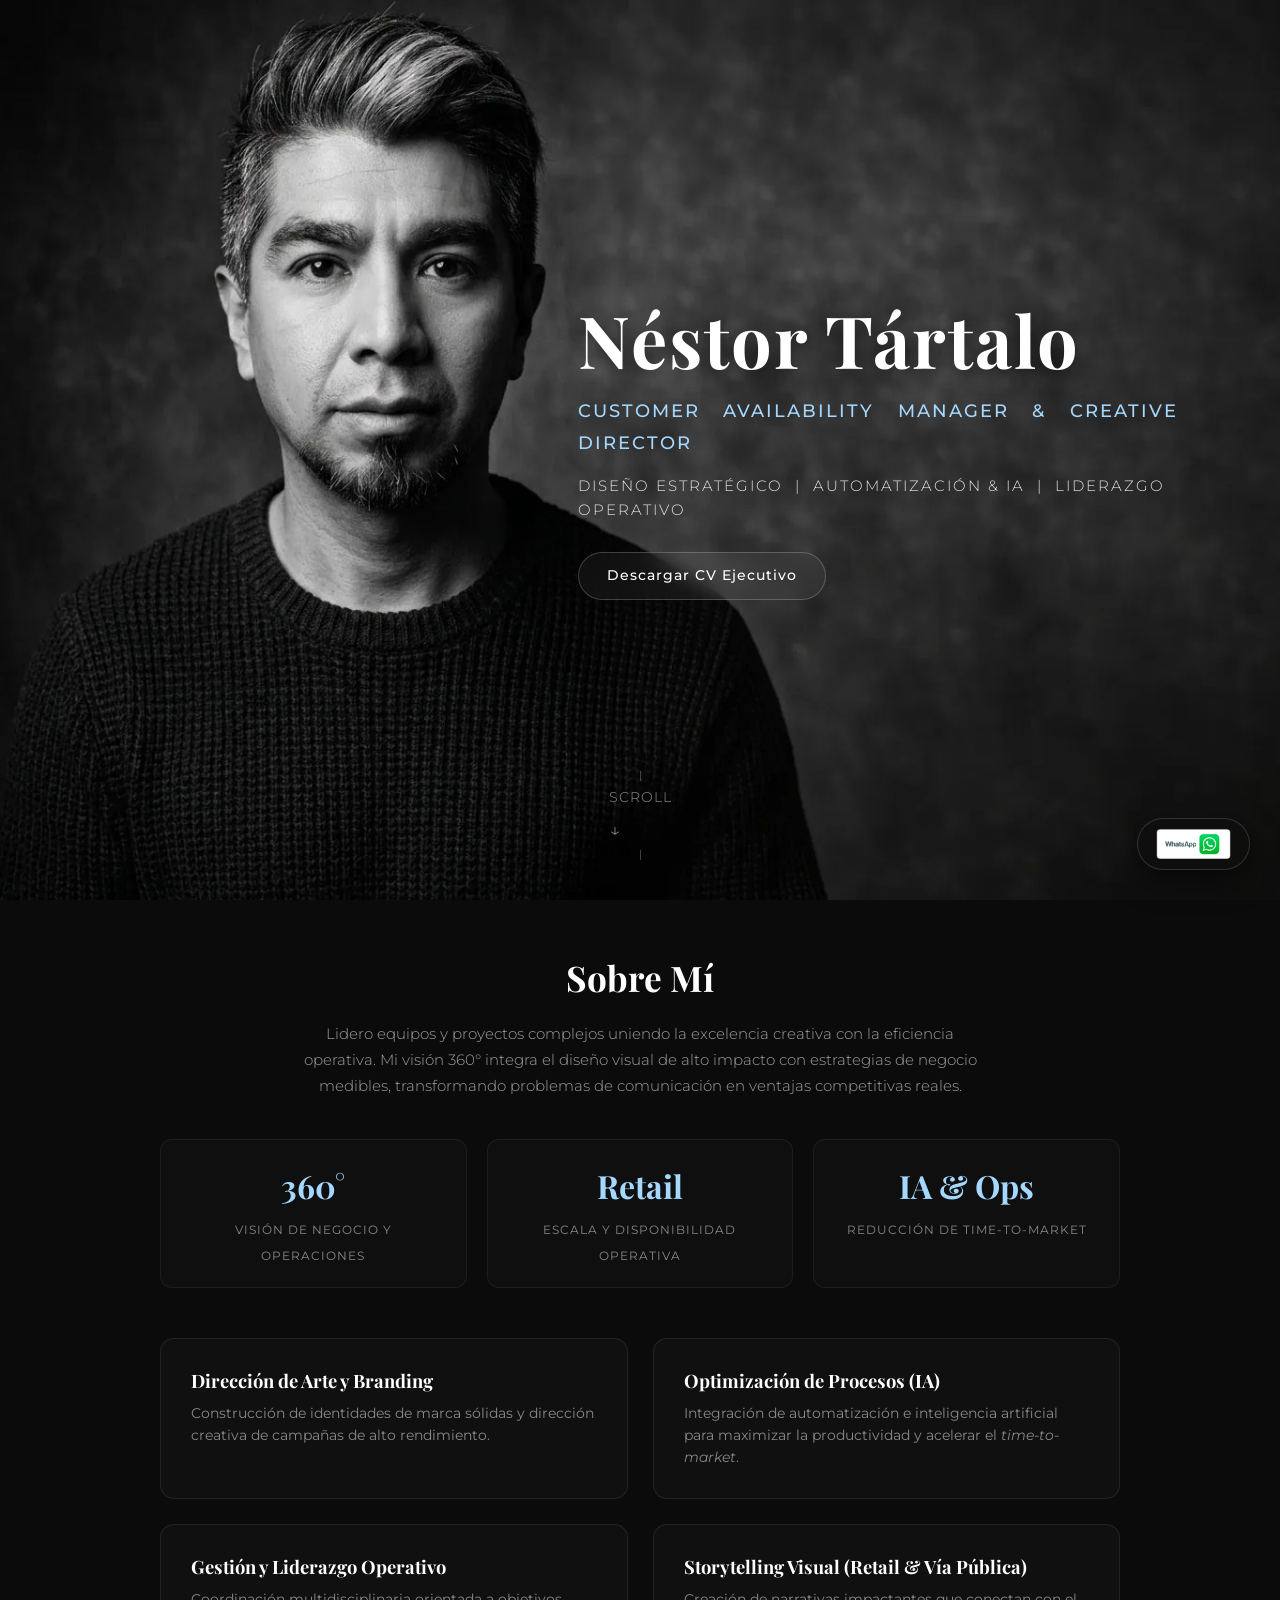
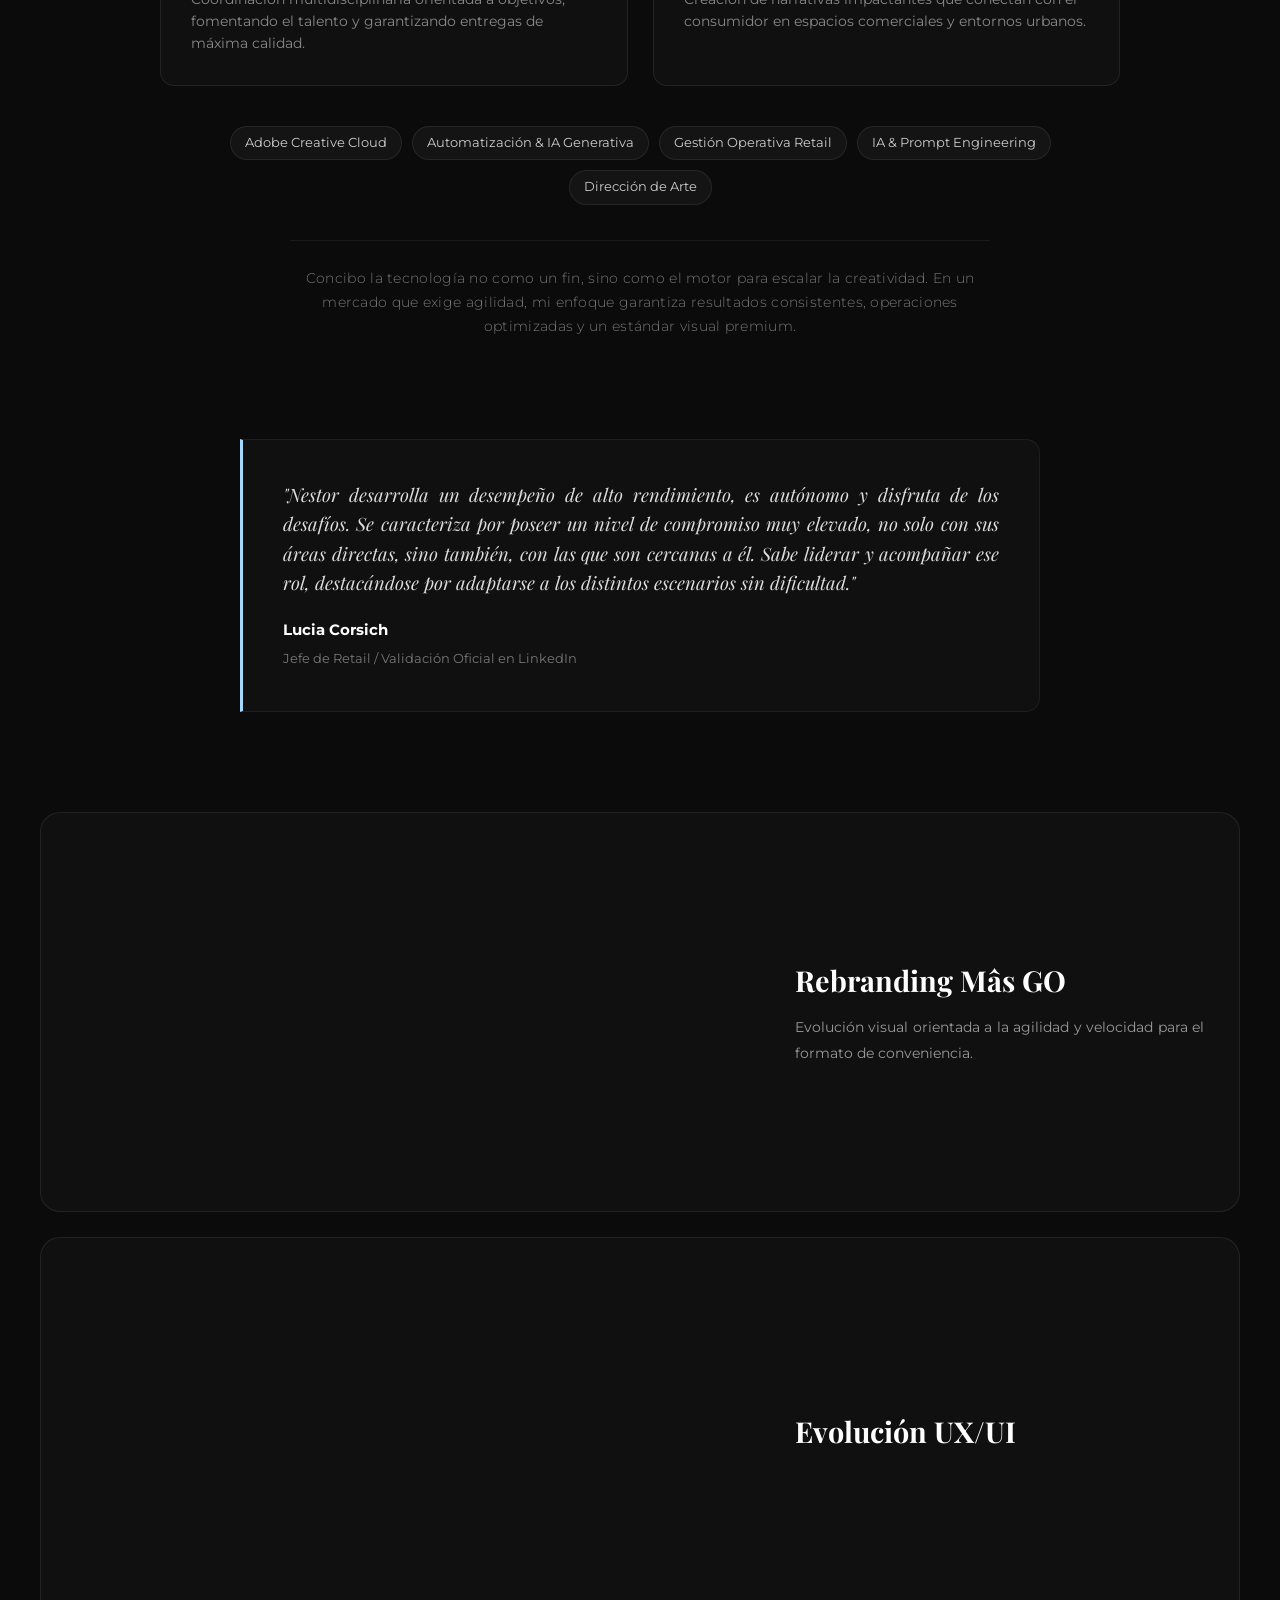
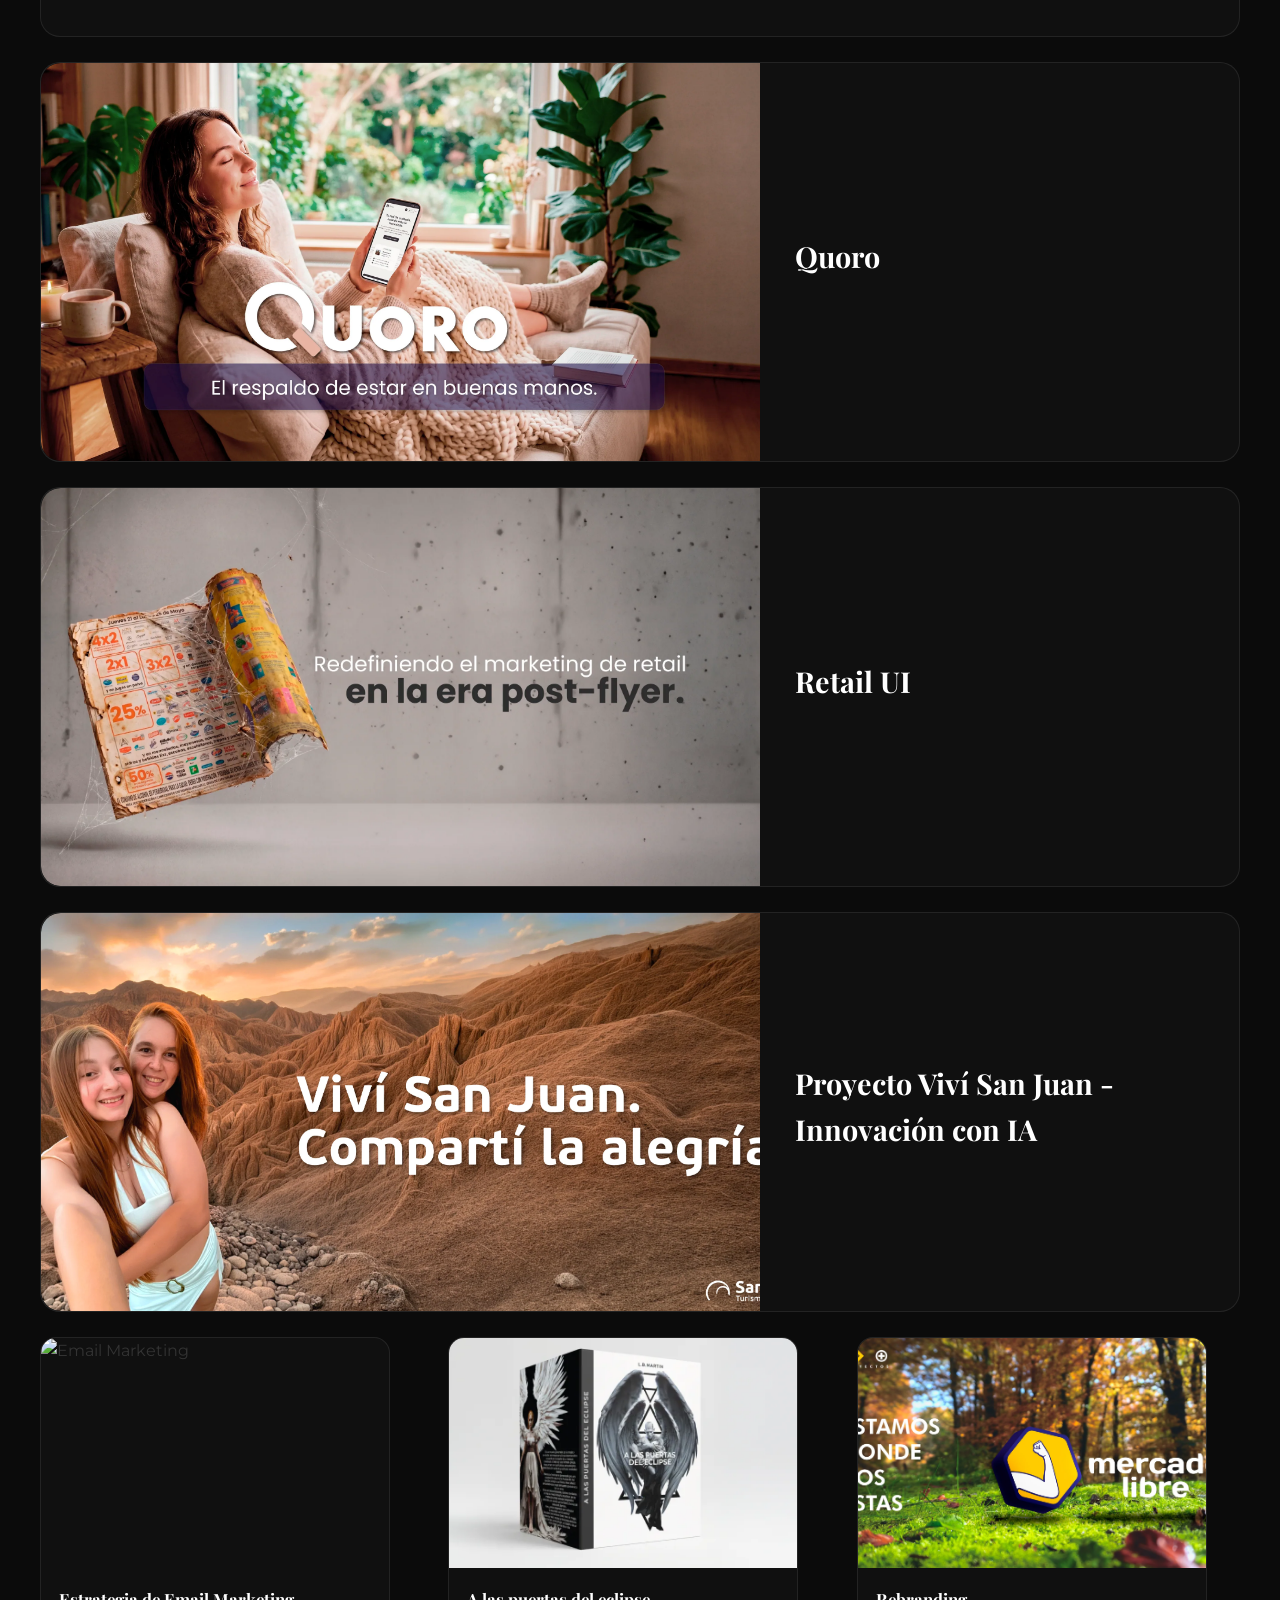
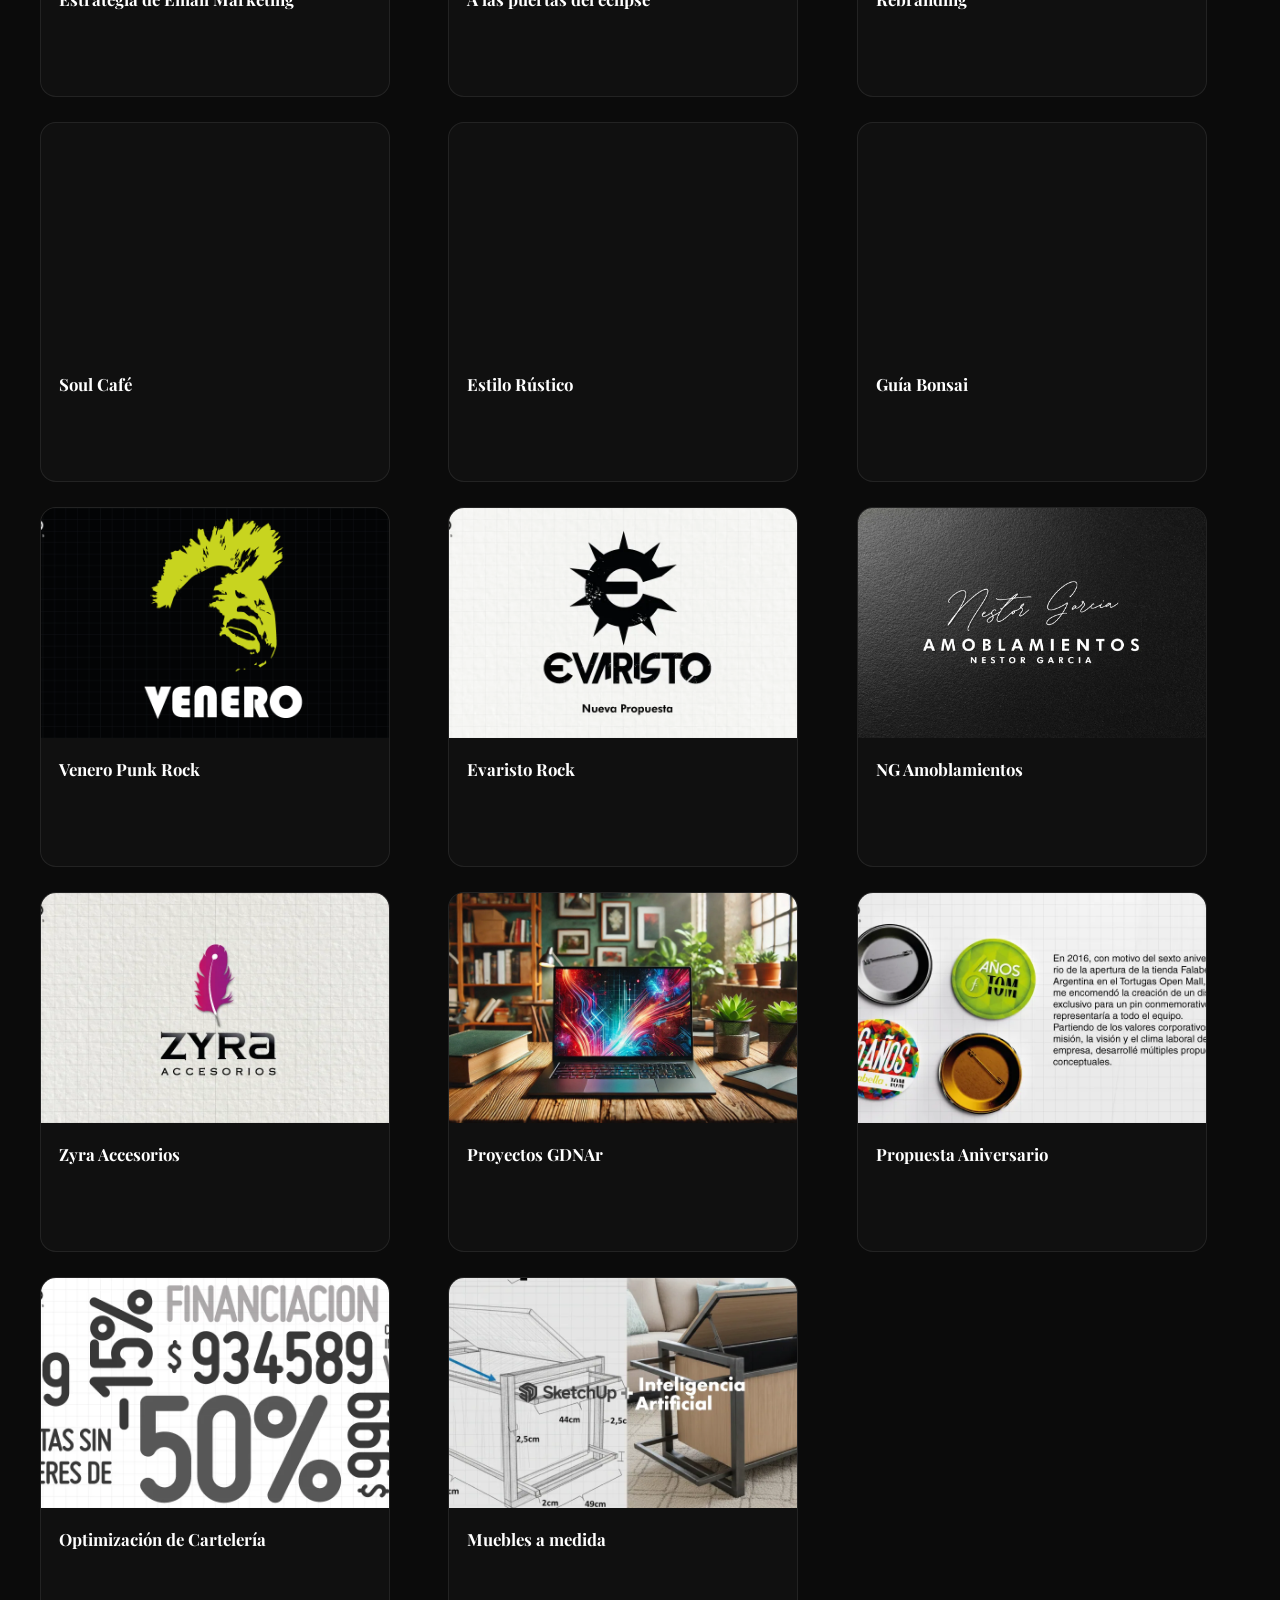
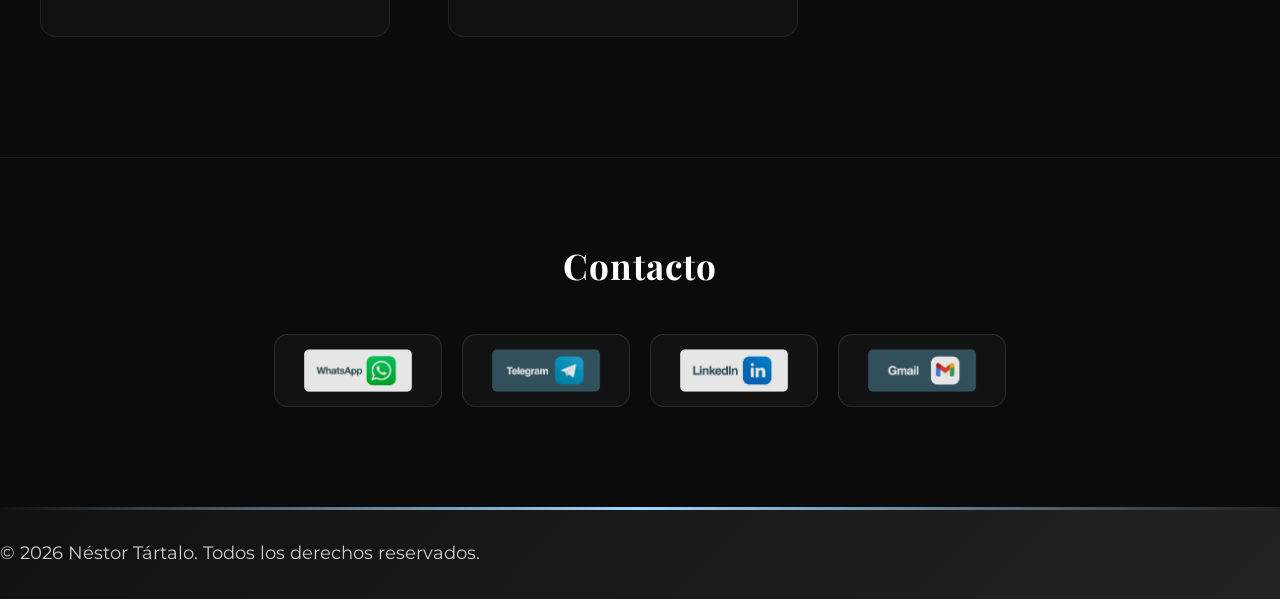
==== archivo.html @ 6f3175f8 "feat: nuevo inicio "Diseñador que ya lidera" El inicio pasa a presentarse como la respuesta al brief" ====
<!DOCTYPE html>
<html lang="es">

<head>
  <meta charset="UTF-8" />
  <meta name="viewport" content="width=device-width, initial-scale=1.0" />
  <meta name="description" content="Customer Availability Manager &amp; Creative Director. Diseño estratégico, automatización con IA y liderazgo operativo para retail y vía pública." />
  <meta property="og:type" content="website" />
  <meta property="og:site_name" content="Néstor Tártalo" />
  <meta property="og:locale" content="es_AR" />
  <meta property="og:title" content="Néstor Tártalo — Portfolio" />
  <meta property="og:description" content="Customer Availability Manager &amp; Creative Director. Diseño estratégico, automatización con IA y liderazgo operativo para retail y vía pública." />
  <meta property="og:url" content="https://nsstr.github.io/Portfolio/archivo.html" />
  <meta property="og:image" content="https://nsstr.github.io/Portfolio/imagenes/og/index.jpg" />
  <meta property="og:image:width" content="1200" />
  <meta property="og:image:height" content="630" />
  <meta name="twitter:card" content="summary_large_image" />
  <title>Archivo de proyectos — Néstor Tártalo</title>
  <link rel="icon" type="image/x-icon" href="favicon.png" />
  <link rel="stylesheet" href="styles.css" />
  <link href="https://fonts.googleapis.com/css2?family=Poppins:ital,wght@0,600&display=swap" rel="stylesheet">
  <link
    href="https://fonts.googleapis.com/css2?family=Montserrat:wght@400;700&family=Playfair+Display:wght@700&display=swap"
    rel="stylesheet" />
</head>

<body>
  <nav class="site-nav" aria-label="Principal">
    <a href="#" class="site-nav-brand">Néstor Tártalo</a>
    <ul class="site-nav-links">
      <li><a href="#sobre-mi">Sobre mí</a></li>
      <li><a href="#portfolio">Portfolio</a></li>
      <li><a href="#contacto">Contacto</a></li>
      <li><a href="Nestor _A _Tartalo.pdf" target="_blank" class="site-nav-cv">CV</a></li>
    </ul>
  </nav>

  <header class="hero">
    <div class="hero-content">
      <h1 class="nombre fade-in-up delay-1">Néstor Tártalo</h1>
      <p class="hero-subtitle fade-in-up delay-1-5">Customer Availability Manager & Creative Director</p>
      <div class="tagline-single fade-in-up delay-2">
        Diseño Estratégico &nbsp;|&nbsp; Automatización & IA &nbsp;|&nbsp; Liderazgo Operativo
      </div>
      <div class="hero-cta-container fade-in-up delay-3">
        <a href="Nestor _A _Tartalo.pdf" target="_blank" class="btn-executive-cv">Descargar CV Ejecutivo</a>
      </div>
    </div>
    <div class="scroll-indicator">
      Scroll
      <span>↓</span>
    </div>
  </header>

  <main>
    <section id="sobre-mi" class="section">
      <div class="container">
        <h2>Sobre Mí</h2>
        <p class="lead-text">
          Lidero equipos y proyectos complejos uniendo la excelencia creativa con la eficiencia operativa.
          Mi visión 360° integra el diseño visual de alto impacto con estrategias de negocio medibles,
          transformando problemas de comunicación en ventajas competitivas reales.
        </p>

        <!-- Bloque de Métricas Clave / Impacto Ajustado -->
        <div class="metrics-grid">
          <div class="metric-item">
            <span class="metric-number">360°</span>
            <span class="metric-label">Visión de Negocio y Operaciones</span>
          </div>
          <div class="metric-item">
            <span class="metric-number">Retail</span>
            <span class="metric-label">Escala y Disponibilidad Operativa</span>
          </div>
          <div class="metric-item">
            <span class="metric-number">IA & Ops</span>
            <span class="metric-label">Reducción de Time-to-Market</span>
          </div>
        </div>

        <div class="pilares-estrategicos-grid">
          <div class="pilar-card">
            <h3>Dirección de Arte y Branding</h3>
            <p>Construcción de identidades de marca sólidas y dirección creativa de campañas de alto rendimiento.</p>
          </div>
          <div class="pilar-card">
            <h3>Optimización de Procesos (IA)</h3>
            <p>Integración de automatización e inteligencia artificial para maximizar la productividad y acelerar el
              <em>time-to-market</em>.
            </p>
          </div>
          <div class="pilar-card">
            <h3>Gestión y Liderazgo Operativo</h3>
            <p>Coordinación multidisciplinaria orientada a objetivos, fomentando el talento y garantizando entregas de
              máxima calidad.</p>
          </div>
          <div class="pilar-card">
            <h3>Storytelling Visual (Retail & Vía Pública)</h3>
            <p>Creación de narrativas impactantes que conectan con el consumidor en espacios comerciales y entornos
              urbanos.</p>
          </div>
        </div>

        <!-- Stack Tecnológico / Ecosistema -->
        <div class="tech-stack-container">
          <span class="stack-tag">Adobe Creative Cloud</span>
          <span class="stack-tag">Automatización & IA Generativa</span>
          <span class="stack-tag">Gestión Operativa Retail</span>
          <span class="stack-tag">IA & Prompt Engineering</span>
          <span class="stack-tag">Dirección de Arte</span>
        </div>

        <p class="sobre-mi-footer">
          Concibo la tecnología no como un fin, sino como el motor para escalar la creatividad.
          En un mercado que exige agilidad, mi enfoque garantiza resultados consistentes, operaciones
          optimizadas y un estándar visual premium.
        </p>
      </div>
    </section>

    <!-- Sección de Testimonio / Validación Real de LinkedIn -->
    <section id="testimonio" class="section">
      <div class="container">
        <div class="testimonial-card">
          <p class="testimonial-quote">
            "Nestor desarrolla un desempeño de alto rendimiento, es autónomo y disfruta de los desafíos. Se caracteriza por poseer un nivel de compromiso muy elevado, no solo con sus áreas directas, sino también, con las que son cercanas a él. Sabe liderar y acompañar ese rol, destacándose por adaptarse a los distintos escenarios sin dificultad."
          </p>
          <div class="testimonial-author">
            <h4>Lucia Corsich</h4>
            <span>Jefe de Retail / Validación Oficial en LinkedIn</span>
          </div>
        </div>
      </div>
    </section>

    <section id="portfolio" class="section">
      <div class="container">
        <div class="portfolio-items">
          
          <!-- Tarjeta Mâs GO (Destacada) -->
          <div class="featured-card-wrapper">
            <style>
              .mas-go-card .yt-thumbnail-container {
                width: 60%; height: 100%; border-radius: 20px 0 0 20px; overflow: hidden; position: relative; flex-shrink: 0; pointer-events: none;
              }
              .mas-go-card .yt-thumbnail-container iframe {
                width: 150%; height: 150%; position: absolute; top: 50%; left: 50%;
                transform: translate(-50%, -50%); border: none;
                transition: transform 0.6s cubic-bezier(0.175, 0.885, 0.32, 1.275);
              }
              .mas-go-card:hover .yt-thumbnail-container iframe {
                transform: translate(-50%, -50%) scale(1.05);
              }
              @media (max-width: 992px) {
                .mas-go-card .yt-thumbnail-container { width: 100%; height: 250px; border-radius: 20px 20px 0 0;
                }
              }
            </style>
            <div class="item project-card featured-card mas-go-card ix-item" onclick="window.location.href='mas-go-case.html'">
              <div class="yt-thumbnail-container">
                <iframe src="https://www.youtube.com/embed/8XrFl-tSleQ?autoplay=1&mute=1&loop=1&playlist=8XrFl-tSleQ&controls=0&modestbranding=1&rel=0" allow="autoplay; encrypted-media"></iframe>
              </div>
              <div class="featured-content">
                <h3>Rebranding Mâs GO</h3>
                <p class="featured-description">Evolución visual orientada a la agilidad y velocidad para el formato de conveniencia.</p>
                <div class="info-btn">
                  <img class="info-icon" src="favicon.png" alt="Ver Proyecto"><span>Ver Proyecto</span>
                </div>
              </div>
            </div>
          </div>

          <!-- Tarjeta Baby Tomâs -->
          <div class="featured-card-wrapper">
            <style>
              .baby-tomas-card .video-thumbnail-container {
                width: 60%; height: 100%; border-radius: 20px 0 0 20px; overflow: hidden; position: relative; flex-shrink: 0;
              }
              .baby-tomas-card .video-thumbnail-container video {
                width: 100%; height: 100%; object-fit: cover;
                position: absolute; top: 50%; left: 50%;
                transform: translate(-50%, -50%);
                transition: transform 0.6s cubic-bezier(0.175, 0.885, 0.32, 1.275);
                pointer-events: none; border: none;
              }
              .baby-tomas-card:hover .video-thumbnail-container video {
                transform: translate(-50%, -50%) scale(1.05);
              }
              @media (max-width: 992px) {
                .baby-tomas-card .video-thumbnail-container {
                  width: 100%;
                  height: 250px;
                  border-radius: 20px 20px 0 0;
                }
              }
            </style>
            <div class="item project-card featured-card baby-tomas-card ix-item" onclick="window.location.href='baby-tomas-case.html'">
              <div class="video-thumbnail-container">
                <video src="imagenes/Tomas/saludovideo.mp4" autoplay loop muted playsinline></video>
              </div>
              <div class="featured-content">
                <h3>Evolución UX/UI</h3>
                <p class="featured-description"></p>
                <div class="info-btn">
                  <img class="info-icon" src="favicon.png" alt="Ver Proyecto"><span>Ver Proyecto</span>
                </div>
              </div>
            </div>
          </div>

          <!-- Tarjeta Quoro -->
          <div class="featured-card-wrapper">
            <div class="item project-card featured-card quoro-card ix-item" onclick="window.location.href='quoro-case.html'">
              <img loading="lazy" decoding="async" src="imagenes/Quoro/portada-quoro.webp" alt="Quoro - Confianza Validada">
              <div class="featured-content">
                <h3>Quoro</h3>
                <p class="featured-description"></p>
                <div class="info-btn">
                  <img loading="lazy" decoding="async" class="info-icon" src="favicon.png" alt="Ver Proyecto"><span>Ver Proyecto</span>
                </div>
              </div>
            </div>
          </div>

          <!-- TARJETA DESTACADA RETAIL UI -->
          <div class="featured-card-wrapper">
            <div class="item project-card featured-card retail-ui-card ix-item" onclick="window.location.href='retail-ui-presentation.html'">
              <img loading="lazy" decoding="async" src="imagenes/Retail UI/a.webp" alt="Retail UI">
              <div class="featured-content">
                <h3>Retail UI</h3>
                <p class="featured-description"></p>
                <div class="info-btn">
                  <img loading="lazy" decoding="async" class="info-icon" src="favicon.png" alt="Ver Proyecto"><span>Ver Proyecto</span>
                </div>
              </div>
            </div>
          </div>

          <!-- TARJETA DESTACADA (ABARCA 3 COLUMNAS) -->
          <div class="featured-card-wrapper">
            <div class="item project-card featured-card vivi-sanjuan-card ix-item" onclick="window.location.href='vivi-san-juan-case.html'">
              <img loading="lazy" decoding="async" src="imagenes/Publicidad Via Publica/campaña_v4.webp" alt="Publicidad">
              <div class="featured-content">
                <h3>Proyecto Viví San Juan - Innovación con IA</h3>
                <p class="featured-description"></p>
                <div class="info-btn">
                  <img loading="lazy" decoding="async" class="info-icon" src="favicon.png" alt="Info"><span>Info</span>
                </div>
              </div>
            </div>
          </div>

          <!-- Tarjeta Email Marketing (Standard) -->
          <div class="item project-card inbox-trigger" data-title="Estrategia de Email Marketing"
            data-description="Diseño y Desarrollo de Templates para Mailing">
            <img loading="lazy" decoding="async" src="https://images.unsplash.com/photo-1596526131083-e8c633c948d2?w=800&q=80" alt="Email Marketing">
            <h3>Estrategia de Email Marketing</h3>
            <div class="info-btn btn-open-inbox ix-info-btn">
              <img loading="lazy" decoding="async" src="favicon.png" alt="Info"><span>Abrir Inbox</span>
            </div>
          </div>


          <div class="item project-card" data-title="A las puertas del eclipse"
            data-description="Diseño de tapa – Libro de fantasía juvenil" data-info="Un proyecto donde la magia y el misterio se trasladaron al diseño gráfico. La tapa, el lomo y la contraportada fueron concebidos para atrapar la atención a primera vista, invitando al lector a abrir el libro y sumergirse en la historia. El trabajo incluyó: Conceptualización visual acorde al género de fantasía.
Tipografías y colores pensados para transmitir emoción y curiosidad.
Un diseño que equilibra impacto estético y claridad editorial.
El resultado: una portada que se convierte en la puerta de entrada a un universo lleno de aventuras."
            data-images="imagenes/A las puertas/a1.webp, imagenes/A las puertas/a2.webp, imagenes/A las puertas/a3.webp, imagenes/A las puertas/a4.webp"
            data-videos="https://youtube.com/shorts/y6T_8_C9jCc">
            <img loading="lazy" decoding="async" src="imagenes/A las puertas/a.webp" alt="Identidad Visual">
            <h3>A las puertas del eclipse</h3>
            <div class="info-btn">
              <img loading="lazy" decoding="async" src="favicon.png" alt="Info"><span>Info</span>
            </div>
          </div>

          <!-- Rebranding -->
          <div class="item project-card" data-title="Rebranding"
            data-description="Ejercicio personal de identidad visual para Mercado Libre."
            data-info="En este proyecto, me propuse reimaginar la identidad visual de Mercado Libre como un ejercicio personal para explorar mis habilidades de diseño. Mi propuesta incluye una nueva imagen de marca aplicada en diversos soportes, reflejando modernidad, funcionalidad y una conexión más cercana con los usuarios. Este rebranding es una iniciativa propia que destaca mi capacidad creativa y estratégica como diseñador gráfico."
            data-images="imagenes/mercado libre/DEF/RED-2.webp, imagenes/mercado libre/DEF/RED-1.webp, imagenes/mercado libre/DEF/PUB-EDIF.webp, imagenes/mercado libre/DEF/PUB-1b.webp, imagenes/mercado libre/DEF/OR.webp, imagenes/mercado libre/DEF/ID-2.webp, imagenes/mercado libre/DEF/ID-1.webp, imagenes/mercado libre/DEF/CHOMBA.webp, imagenes/mercado libre/DEF/BOX-3.webp, imagenes/mercado libre/DEF/BOX-2.webp, imagenes/mercado libre/DEF/BOX-1.webp, imagenes/mercado libre/DEF/APP-1.webp">
            <img loading="lazy" decoding="async" src="imagenes/mercado libre/DEF/PUB-1b.webp" alt="Identidad Visual">
            <h3>Rebranding</h3>
            <div class="info-btn">
              <img loading="lazy" decoding="async" src="favicon.png" alt="Info"><span>Info</span>
            </div>
          </div>

          <!-- Soul Café — abre directamente el Case Study, sin modal ni carrusel -->
          <div class="item project-card soul-cafe-card ix-item" onclick="window.location.href='soul-cafe-presentation.html'">
            <img loading="lazy" decoding="async" src="imagenes/Soul Cafe/ff2b0060-cddd-4dac-b144-f2a4a2041bd2.webp" alt="Soul Café — Branding Sensorial">
            <h3>Soul Café</h3>
            <div class="info-btn">
              <img loading="lazy" decoding="async" src="favicon.png" alt="Ver Proyecto"><span>Ver Proyecto</span>
            </div>
          </div>

          <!-- Estilo Rústico -->
          <div class="item project-card" data-title="Estilo Rústico"
            data-description="Rediseño con estética robusta y artesanal."
            data-info="Se propone un rediseño que refleja de manera más fiel el estilo final del producto, destacando su solidez y calidad, mientras ofrece una imagen más atractiva y profesional. Las vetas de la madera se utilizan como inspiración, otorgando al diseño un toque natural que conecta el producto con el entorno y el medio ambiente. Esto no solo resalta la relación con la vida, sino también la confianza en un mobiliario robusto, hecho a medida y funcional. Las líneas rectas de los caños metálicos se complementan con una tipografía que comparte esa misma fuerza, mientras que las pinceladas evocan el proceso artesanal."
            data-images="imagenes/Estilo Rustico/est1.webp, imagenes/Estilo Rustico/ESTILO-RI-v1.webp, imagenes/Estilo Rustico/est5.webp, imagenes/Estilo Rustico/est4.webp, imagenes/Estilo Rustico/est3.webp, imagenes/Estilo Rustico/est2.webp, imagenes/Estilo Rustico/er2.webp, imagenes/Estilo Rustico/er3.webp">
            <img loading="lazy" decoding="async" src="imagenes/Estilo Rustico/ESTILO-RI-v1.webp" alt="Estilo Rústico">
            <h3>Estilo Rústico</h3>
            <div class="info-btn">
              <img loading="lazy" decoding="async" src="favicon.png" alt="Info"><span>Info</span>
            </div>
          </div>

          <!-- Guía Bonsai -->
          <div class="item project-card" data-title="Guía Gastronómica 'Bonsay'"
            data-description="Mini guía gastronómica de Pilar."
            data-info="Mini guía gastronómica de la zona norte del Gran Buenos Aires (Pilar), diseñada para ser una referencia turística única, destacando los lugares más especiales donde disfrutar de buena comida. Con un enfoque en lo casero, la identidad de la revista se construyó a través de una tipografía manuscrita, con líneas orgánicas y relajadas. El uso del color blanco refuerza la idea de un lienzo en blanco, donde cada sabor puede sorprendernos y transportarnos a los más deliciosos recuerdos."
            data-images="imagenes/Guia B/029babe2-335a-4ccd-ad74-db44277c802f_rw_1200.webp, imagenes/Guia B/b1.webp, imagenes/Guia B/b2.webp, imagenes/Guia B/b3.webp, imagenes/Guia B/b4.webp, imagenes/Guia B/b5.webp">
            <img loading="lazy" decoding="async" src="imagenes/Guia B/029babe2-335a-4ccd-ad74-db44277c802f_rw_1200.webp" alt="Guía Bonsai">
            <h3>Guía Bonsai</h3>
            <div class="info-btn">
              <img loading="lazy" decoding="async" src="favicon.png" alt="Info"><span>Info</span>
            </div>
          </div>

          <!-- Venero Punk Rock -->
          <div class="item project-card" data-title="Venero Punk Rock"
            data-description="Identidad visual de banda disruptiva."
            data-info="Venero es una banda de Punk Rock originaria de la zona norte de Buenos Aires, nacida con el propósito de dar forma e identidad a años de esfuerzo y evolución. Este paso hacia la madurez y solidez se refleja en su propuesta disruptiva e irreverente, gestada en los suburbios de una ciudad caótica. Con un emblema estilo esténcil, la banda encapsula su esencia rebelde y provocadora, pero también un mensaje de esperanza y triunfo en medio de la marginalidad. Venero simboliza el nacimiento de un cambio social, con tintes de anarquía, capaz de atrapar y transformar la mente de aquellos que se atrevan a escuchar su mensaje."
            data-images="imagenes/Venero/78eefce7-eed5-4a67-8f1e-ba90f589a622_rw_1200.png, imagenes/Venero/v1.webp, imagenes/Venero/v2.webp, imagenes/Venero/v3.webp, imagenes/Venero/v4.webp, imagenes/Venero/v5.webp,imagenes/Venero/v6.webp">
            <img loading="lazy" decoding="async" src="imagenes/Venero/78eefce7-eed5-4a67-8f1e-ba90f589a622_rw_1200.png" alt="Venero">
            <h3>Venero Punk Rock</h3>
            <div class="info-btn">
              <img loading="lazy" decoding="async" src="favicon.png" alt="Info"><span>Info</span>
            </div>
          </div>

          <!-- Evaristo Rock -->
          <div class="item project-card" data-title="Evaristo Rock"
            data-description="Concepto visual inspirado en la transformación."
            data-info="Evaristo Rock es una banda de la zona norte de Pilar que, con el lanzamiento de su nuevo álbum Deshacer el Mundo, busca redefinir su imagen para reflejar la evolución artística y grupal. El concepto central del álbum se basa en el cambio radical, representado por la destrucción del mundo conocido para dar paso a un nuevo comienzo. El diseño parte de la letra E del nombre de la banda como símbolo estructural, rodeada de púas que apuntan en todas direcciones. Estas púas simbolizan el paso del tiempo y la constante transformación, mientras que, en conjunto con la letra E, forman una rueda capaz de deshacer todo a su paso, representando la fuerza del cambio."
            data-images="imagenes/Evaristo/43e9c1ed-a0bd-4142-ba33-4ee045d0d37b_rw_1200.webp, imagenes/Evaristo/e1.webp, imagenes/Evaristo/e2.webp, imagenes/Evaristo/e3.webp, imagenes/Evaristo/e4.webp, imagenes/Evaristo/e5.webp, imagenes/Evaristo/e6.webp, imagenes/Evaristo/e7.webp, imagenes/Evaristo/e8.webp, imagenes/Evaristo/e9.webp, imagenes/Evaristo/e10.webp, imagenes/Evaristo/e11.webp, imagenes/Evaristo/e12.webp">
            <img loading="lazy" decoding="async" src="imagenes/Evaristo/43e9c1ed-a0bd-4142-ba33-4ee045d0d37b_rw_1200.webp" alt="Evaristo Rock">
            <h3>Evaristo Rock</h3>
            <div class="info-btn">
              <img loading="lazy" decoding="async" src="favicon.png" alt="Info"><span>Info</span>
            </div>
          </div>

          <!-- NG Amoblamientos -->
          <div class="item project-card" data-title="Néstor García Amoblamientos"
            data-description="Identidad visual con contraste artesanal y moderno."
            data-info="El objetivo era transformar años de trabajo artesanal en una identidad visual que transmitiera experiencia, calidad, modernidad y prestigio. Optamos por una tipografía a mano alzada, evocando el proceso artesanal de diseño y fabricación, lo que aporta un toque humano y cercano a la marca. La elección de una tipografía sans-serif para el nombre y el rubro resalta el contraste, facilitando la legibilidad mientras comunica modernidad y adaptabilidad a los tiempos actuales. Esta propuesta refleja nuestro compromiso con la evolución continua y la apertura al aprendizaje de nuevas metodologías, siempre enfocadas en mejorar la calidad de vida y el confort del hogar. Es un lienzo en blanco, donde la imaginación es el límite y cada idea puede cobrar vida."
            data-images="imagenes/NG Amoblamientos/810f9cb9-8ad3-419e-a4f1-75137a6f8367_rw_1200.webp, imagenes/NG Amoblamientos/ng1.webp, imagenes/NG Amoblamientos/ng2.webp, imagenes/NG Amoblamientos/ng3.webp, imagenes/NG Amoblamientos/ng4.webp, imagenes/NG Amoblamientos/ng5.webp, imagenes/NG Amoblamientos/ng6.webp, imagenes/NG Amoblamientos/ng7.webp, imagenes/NG Amoblamientos/ng8.webp, imagenes/NG Amoblamientos/ng9.webp, imagenes/NG Amoblamientos/ng10.webp">
            <img loading="lazy" decoding="async" src="imagenes/NG Amoblamientos/810f9cb9-8ad3-419e-a4f1-75137a6f8367_rw_1200.webp"
              alt="NG Amoblamientos">
            <h3>NG Amoblamientos</h3>
            <div class="info-btn">
              <img loading="lazy" decoding="async" src="favicon.png" alt="Info"><span>Info</span>
            </div>
          </div>

          <!-- Zyra Accesorios -->
          <div class="item project-card" data-title="Zyra Accesorios" data-description="Marca femenina y contemporánea."
            data-info="Zyra nace como una marca pensada para mujeres de todas las edades, que aprecian la joyería de calidad. Además de este concepto, se seleccionó un material hipoalergénico, garantizando que cualquier persona pueda usarlo sin riesgo de alergias o reacciones en la piel. Para simbolizar la suavidad y el cuidado de la joyería, se eligió la pluma, que también representa la libertad: libertad de elegir, lucirse y ser uno mismo. La combinación de tonalidades rosa y morado une generaciones, desde la juventud hasta la sofisticación y el prestigio de las mujeres con experiencia."
            data-images="imagenes/Zyra/3023d9e8-301b-4331-b6b2-740a9ba5b541_rw_1200.webp, imagenes/Zyra/z1.webp, imagenes/Zyra/z2.webp, imagenes/Zyra/z3.webp, imagenes/Zyra/z4.webp, imagenes/Zyra/z5.webp, imagenes/Zyra/z6.webp, imagenes/Zyra/z7.webp, imagenes/Zyra/z8.webp, imagenes/Zyra/z9.webp, imagenes/Zyra/z10.webp, imagenes/Zyra/z11.webp, imagenes/Zyra/z12.webp, imagenes/Zyra/z13.webp">
            <img loading="lazy" decoding="async" src="imagenes/Zyra/3023d9e8-301b-4331-b6b2-740a9ba5b541_rw_1200.webp" alt="Zyra Accesorios">
            <h3>Zyra Accesorios</h3>
            <div class="info-btn">
              <img loading="lazy" decoding="async" src="favicon.png" alt="Info"><span>Info</span>
            </div>
          </div>

          <!-- Proyectos GDNAr -->
          <div class="item project-card" data-title="Proyectos GDNAr"
            data-description="Producción de videos desde piezas estáticas."
            data-info="Como Diseñador Gráfico especializado en la creación de contenido visual, domino el proceso de transformar imágenes estáticas en piezas dinámicas y narrativas utilizando un enfoque creativo y profesional. Trabajo tomando imágenes y replicándolas en Adobe Illustrator, donde las adapto con precisión para luego darles vida en Adobe After Effects mediante animaciones fluidas y efectos impactantes. Este proceso me permite combinar diseño, técnica y storytelling para crear videos visualmente atractivos, que capturan la atención y comunican de manera efectiva los mensajes clave. Mi experiencia en el uso de estas herramientas me permite ofrecer un resultado profesional, moderno y alineado a cualquier objetivo creativo."
            data-videos="https://youtu.be/98W1UfAjvFU,https://youtu.be/HVDnuYQNAJE, https://youtu.be/ZkM2LXdNuOA, https://youtu.be/b2VmGo-16bQ, https://youtu.be/PKqlqrHsytI, https://youtu.be/gdpFFCV9QaY, https://youtu.be/qu-qZzDOHEA, https://youtu.be/0yTrYAQeH14, https://youtu.be/ZmmBWxc9638, https://youtu.be/JfEdEPgXv6o, https://youtube.com/shorts/heYZ79tN2l4">
            <img loading="lazy" decoding="async" src="imagenes/GDNAr/port7.webp" alt="Proyectos GDNAr">
            <h3>Proyectos GDNAr</h3>
            <div class="info-btn">
              <img loading="lazy" decoding="async" src="favicon.png" alt="Info"><span>Info</span>
            </div>
          </div>

          <!-- Propuesta Aniversario -->
          <div class="item project-card" data-title="Propuesta Aniversario"
            data-description="Propuesta visual para aniversario con piezas gráficas celebratorias."
            data-info="En 2016, con motivo del sexto aniversario de la apertura de la tienda Falabella Argentina en el Tortugas Open Mall, desarrollé un diseño exclusivo para un pin conmemorativo que representara a todo el equipo. El proceso creativo partió de los valores corporativos, la misión, la visión y el clima laboral de la empresa, dando como resultado múltiples propuestas conceptuales. El diseño ganador integró estratégicamente: Diversidad e inclusión, reflejando la pluralidad cultural de la compañía. Sinergia colectiva, simbolizando el ambiente colaborativo y el compromiso de dar siempre la milla extra. Tendencias de diseño 2016, con líneas minimalistas y paletas vibrantes que transmitían modernidad y dinamismo. El resultado final fue un pin que no solo celebraba un hito, sino que encapsulaba la esencia de Falabella: equilibrio entre identidad corporativa, innovación y fuerza de un equipo unido. Esta pieza, usada con orgullo por los colaboradores, se convirtió en un emblema de pertenencia y en un recordatorio visual de los valores que cimentan la organización."
            data-images="imagenes/Pin Falabella/Diapo-1.webp, imagenes/Pin Falabella/Diapo-2.webp, imagenes/Pin Falabella/Diapo-3.webp, imagenes/Pin Falabella/Diapo.webp">
            <img loading="lazy" decoding="async" src="imagenes/Pin Falabella/Diapo-1.webp" alt="Propuesta Aniversario">
            <h3>Propuesta Aniversario</h3>
            <div class="info-btn">
              <img loading="lazy" decoding="async" src="favicon.png" alt="Info"><span>Info</span>
            </div>
          </div>

          <!-- Optimización Cartelería -->
          <div class="item project-card" data-title="Optimización de Cartelería"
            data-description="Proyecto de mejora visual de cartelería optimizando impacto gráfico y legibilidad."
            data-info="La necesidad es la madre de los inventos. En el marco de un cambio en la comunicación visual en tienda, se planteó la necesidad de consolidar la cartelería de productos para simplificar y mejorar la experiencia del cliente. El objetivo era reducir la cantidad de mensajes promocionales por producto y adoptar un enfoque más claro, directo y consistente. La propuesta que desarrollé unifica los mensajes clave (descuentos y cuotas sin interés) en una sola bandera promocional. Este modelo respeta la identidad gráfica de la compañía y, al mismo tiempo, aporta múltiples beneficios: Mayor claridad en el mensaje, facilitando la comprensión y la toma de decisiones por parte del cliente. Optimización de recursos, al reducir insumos y tiempos operativos en la producción de cartelería. Mejor experiencia de compra, gracias a un diseño más limpio, armónico y alineado con las tendencias actuales de comunicación visual. El resultado es una cartelería que comunica de manera eficiente tanto la oferta como los beneficios financieros, reforzando la estética de marca y aportando valor estratégico a la comunicación en el punto de venta."
            data-images="imagenes/Banderas/a.webp, imagenes/Banderas/b.webp, imagenes/Banderas/c.webp, imagenes/Banderas/d.webp">
            <img loading="lazy" decoding="async" src="imagenes/Banderas/E.webp" alt="Optimización de Cartelería">
            <h3>Optimización de Cartelería</h3>
            <div class="info-btn">
              <img loading="lazy" decoding="async" src="favicon.png" alt="Info"><span>Info</span>
            </div>
          </div>


          <div class="item project-card" data-title="Diseño aplicado en mobiliario"
            data-description="Conceptualizar y materializar"
            data-info="Este proyecto refleja cómo el diseño trasciende formatos y soportes: desde un concepto inicial en Sketch, llevado luego a representaciones más realistas con IA, hasta convertirse en piezas de mobiliario producidas junto a la empresa Estilo Rústico, a la cual también renové la identidad visual.Cada mueble es un ejemplo de ideas originales transformadas en objetos reales, combinando estética y funcionalidad bajo un estilo rústico-industrial. Este proceso demuestra mi capacidad para idear, conceptualizar y materializar proyectos, aplicando diseño tanto en lo visual como en lo tangible. Con este trabajo busco mostrar que el diseño está en todos lados: no solo en piezas gráficas o audiovisuales, sino también en objetos cotidianos que mejoran los espacios donde vivimos y trabajamos."
            data-images="imagenes/muebles/mesa_a.webp, imagenes/muebles/baulera.webp, imagenes/muebles/baulera_a.webp, imagenes/muebles/escritorio.webp, imagenes/muebles/rack.webp, imagenes/muebles/rack_a.webp">
            <img loading="lazy" decoding="async" src="imagenes/muebles/logo.webp" alt="Muebles">
            <h3>Muebles a medida</h3>
            <div class="info-btn">
              <img loading="lazy" decoding="async" src="favicon.png" alt="Info"><span>Info</span>
            </div>
          </div>


        </div>
      </div>
    </section>

    <section id="contacto" class="section">
      <div class="container">
        <h2>Contacto</h2>
        <div class="contact-buttons">
          <a href="https://wa.me/+541169620563" target="_blank" data-tooltip="Envíame un mensaje">
            <img loading="lazy" decoding="async" src="imagenes/botones/w.webp" alt="WhatsApp" />
          </a>
          <a href="https://t.me/+541169620563" target="_blank" data-tooltip="Escríbeme por Telegram">
            <img loading="lazy" decoding="async" src="imagenes/botones/t.webp" alt="Telegram" />
          </a>
          <a href="https://www.linkedin.com/in/n%C3%A9stort%C3%A1rtalo/" target="_blank"
            data-tooltip="Conectemos en LinkedIn">
            <img loading="lazy" decoding="async" src="imagenes/botones/in.webp" alt="LinkedIn" />
          </a>
          <a href="https://mail.google.com/mail/?view=cm&fs=1&to=tartalonestor@gmail.com" target="_blank"
            data-tooltip="Envíame un email">
            <img loading="lazy" decoding="async" src="imagenes/botones/gm.webp" alt="Gmail" />
          </a>
        </div>
      </div>
    </section>
  </main>

  <!-- Modal para imágenes/videos -->
  <div id="project-modal" class="modal">
    <div class="modal-content">
      <span class="close-button">&times;</span>
      <h2 id="modal-title"></h2>
      <p id="modal-description"></p>
      <div class="main-image" id="modal-main-image"></div>
      <div class="gallery" id="modal-images"></div>
    </div>
  </div>

  <!-- Modal para Info -->
  <div id="info-modal" class="modal ix-modal">
    <div class="modal-content">
      <span class="close-info">&times;</span>
      <h2 id="info-modal-title"></h2>
      <p id="info-modal-text"></p>
    </div>
  </div>

  <!-- Modal para Inbox Showcase (Glassmorphism) -->
  <div id="inbox-modal" class="inbox-modal-overlay">
    <div class="inbox-modal-content">
      <span class="close-inbox-modal">&times;</span>
      <div class="inbox-ui">
        <div class="inbox-header">
          <div class="mac-buttons">
            <span class="close"></span><span class="min"></span><span class="max"></span>
          </div>
          <div class="inbox-title">Email Marketing Showcase</div>
        </div>
        <div class="inbox-body">
          <div class="inbox-sidebar">
            <div class="inbox-item active" data-target="email-moda">
              <div class="inbox-avatar ix-inbox-avatar">A</div>
              <div class="inbox-item-content">
                <h4>AURA Moda</h4>
                <h5>Nueva Colección Otoño/Invierno</h5>
                <p>Descubre las tendencias que definirán tu estilo esta temporada...</p>
              </div>
            </div>
            <div class="inbox-item" data-target="email-deco">
              <div class="inbox-avatar ix-inbox-avatar-2">N</div>
              <div class="inbox-item-content">
                <h4>NORDIC Deco</h4>
                <h5>Minimalismo para tu hogar</h5>
                <p>Transforma tus espacios con nuestra nueva línea de muebles y accesorios...</p>
              </div>
            </div>
            <div class="inbox-item" data-target="email-retail">
              <div class="inbox-avatar ix-inbox-avatar-3">S</div>
              <div class="inbox-item-content">
                <h4>SuperTotal Retail</h4>
                <h5>¡Fin de Semana de Locura! 🔥</h5>
                <p>Aprovecha descuentos de hasta 50% en electrodomésticos y tecnología...</p>
              </div>
            </div>
            <div class="inbox-item" data-target="email-tech">
              <div class="inbox-avatar ix-inbox-avatar-4">N</div>
              <div class="inbox-item-content">
                <h4>NEXUS Tech</h4>
                <h5>Sube de Nivel: Nuevos Periféricos</h5>
                <p>Equípate como un profesional. Descubre la serie PRO-X...</p>
              </div>
            </div>
            <div class="inbox-item" data-target="email-fintech">
              <div class="inbox-avatar ix-inbox-avatar-5">B</div>
              <div class="inbox-item-content">
                <h4>Banco Horizonte</h4>
                <h5>Actualización de Seguridad y Beneficios</h5>
                <p>Conoce los nuevos estándares de protección para tus transacciones...</p>
              </div>
            </div>
          </div>
          <div class="inbox-viewer">
            <!-- Moda -->
            <!-- Moda -->
            <div class="email-content active" id="email-moda">
              <div class="email-mock moda">

                <!-- 1. Hero de Temporada -->
                <div class="moda-hero animate-on-load delay-1">
                  <div class="moda-hero-bg"></div>
                  <div class="moda-header">VOGUE X AURA</div>
                  <h1 class="moda-title">The Fall<br>Collection</h1>
                  <a href="#" class="btn-floating">Descubrir</a>
                </div>

                <!-- 2. Bloque 'The Collection' -->
                <div class="moda-brand-story animate-on-load delay-2">
                  <h2>The Collection</h2>
                  <p>Siluetas refinadas y paletas neutras para esta temporada. Descubre el arte de vestir con propósito,
                    redefiniendo el lujo a través de la simplicidad y los detalles artesanales.</p>
                </div>

                <!-- 3. Grilla de Tendencias (4 items) -->
                <div class="moda-trends-grid">
                  <div class="moda-item animate-on-load delay-3">
                    <div class="moda-img-wrapper">
                      <img loading="lazy" decoding="async" src="https://images.unsplash.com/photo-1539008835657-9e8e9680c956?w=600&q=80"
                        alt="Luxury Fashion">
                    </div>
                    <h3>Luxury Evening</h3>
                    <p class="moda-price">$450.00</p>
                    <a href="#" class="moda-link">Shop Look</a>
                  </div>
                  <div class="moda-item animate-on-load delay-4">
                    <div class="moda-img-wrapper">
                      <img loading="lazy" decoding="async" src="https://images.unsplash.com/photo-1507679799987-c73779587ccf?w=600&q=80"
                        alt="Minimalist Clothes">
                    </div>
                    <h3>Minimalist Coat</h3>
                    <p class="moda-price">$320.00</p>
                    <a href="#" class="moda-link">Shop Look</a>
                  </div>
                  <div class="moda-item animate-on-load delay-5">
                    <div class="moda-img-wrapper">
                      <img loading="lazy" decoding="async" src="https://images.unsplash.com/photo-1509319117193-57bab727e09d?w=600&q=80"
                        alt="Accesorios">
                    </div>
                    <h3>Leather Bag</h3>
                    <p class="moda-price">$180.00</p>
                    <a href="#" class="moda-link">Shop Look</a>
                  </div>
                  <div class="moda-item animate-on-load delay-6">
                    <div class="moda-img-wrapper">
                      <img loading="lazy" decoding="async" src="https://images.unsplash.com/photo-1543163521-1bf539c55dd2?w=600&q=80" alt="Calzado">
                    </div>
                    <h3>Suede Heels</h3>
                    <p class="moda-price">$210.00</p>
                    <a href="#" class="moda-link">Shop Look</a>
                  </div>
                </div>

                <!-- 4. Sección The Journal -->
                <div class="moda-journal animate-on-load delay-5">
                  <div class="moda-journal-img">
                    <img loading="lazy" decoding="async" src="https://images.unsplash.com/photo-1515886657613-9f3515b0c78f?w=800&q=80"
                      alt="The Journal">
                  </div>
                  <div class="moda-journal-text">
                    <h3>The Journal</h3>
                    <h4>Cómo llevar el minimalismo este invierno</h4>
                    <p>Las capas sutiles y las texturas puras se convierten en los protagonistas de la temporada.
                      Aprende a crear looks impecables con nuestra guía exclusiva.</p>
                    <a href="#" class="moda-link">Leer Artículo</a>
                  </div>
                </div>

                <!-- 5. Grilla de Accesorios (3 cols) -->
                <div class="moda-accessories animate-on-load delay-6">
                  <h2>Essentials</h2>
                  <div class="moda-accessories-grid">
                    <div class="moda-acc-item">
                      <div class="moda-img-wrapper">
                        <img loading="lazy" decoding="async" src="https://images.unsplash.com/photo-1591561954557-26941169b49e?w=400&q=80" alt="Bolso">
                      </div>
                      <div class="moda-acc-details">
                        <h4>Structured Bag</h4>
                        <p class="moda-price">$120.00</p>
                        <a href="#" class="moda-link">Shop</a>
                      </div>
                    </div>
                    <div class="moda-acc-item">
                      <div class="moda-img-wrapper">
                        <img loading="lazy" decoding="async" src="https://images.unsplash.com/photo-1520006403909-838d6b92c22e?w=400&q=80"
                          alt="Bufanda">
                      </div>
                      <div class="moda-acc-details">
                        <h4>Cashmere Scarf</h4>
                        <p class="moda-price">$85.00</p>
                        <a href="#" class="moda-link">Shop</a>
                      </div>
                    </div>
                    <div class="moda-acc-item">
                      <div class="moda-img-wrapper">
                        <img loading="lazy" decoding="async" src="https://images.unsplash.com/photo-1473286835901-04adb1afab03?w=400&q=80"
                          alt="Guantes">
                      </div>
                      <div class="moda-acc-details">
                        <h4>Leather Gloves</h4>
                        <p class="moda-price">$65.00</p>
                        <a href="#" class="moda-link">Shop</a>
                      </div>
                    </div>
                  </div>
                </div>

                <!-- 6. Sección Inspiracional -->
                <div class="moda-quote-banner animate-on-load delay-7">
                  <blockquote>"La verdadera elegancia consiste en no hacerse notar, sino en ser recordado."</blockquote>
                  <p>- AURA Creative Director</p>
                </div>

                <!-- 7. Feed de Comunidad -->
                <div class="moda-community animate-on-load delay-8">
                  <h3>@auramoda en Instagram</h3>
                  <div class="moda-insta-grid">
                    <img loading="lazy" decoding="async" src="https://images.unsplash.com/photo-1515886657613-9f3515b0c78f?w=300&q=80" alt="Insta 1">
                    <img loading="lazy" decoding="async" src="https://images.unsplash.com/photo-1529139574466-a303027c1d8b?w=300&q=80" alt="Insta 2">
                    <img loading="lazy" decoding="async" src="https://images.unsplash.com/photo-1534528741775-53994a69daeb?w=300&q=80" alt="Insta 3">
                    <img loading="lazy" decoding="async" src="https://images.unsplash.com/photo-1483985988355-763728e1935b?w=300&q=80" alt="Insta 4">
                  </div>
                </div>

                <!-- 8. Footer Profesional -->
                <div class="moda-footer animate-on-load delay-9">
                  <div class="moda-footer-links">
                    <a href="#">Locales</a>
                    <a href="#">Ayuda</a>
                    <a href="#">Mi Cuenta</a>
                  </div>
                  <div class="moda-socials">
                    <a href="#">Instagram</a> • <a href="#">Pinterest</a> • <a href="#">Spotify</a>
                  </div>
                  <p>AURA MODA 2026. 123 Fashion Ave, NY 10012</p>
                  <p><a href="#" class="moda-unsubscribe">Unsubscribe here</a></p>
                  <div class="moda-legals">
                    Este correo electrónico fue enviado porque estás suscrito a la lista de correo de AURA Moda. Los
                    precios están sujetos a cambios sin previo aviso. Aplican términos y condiciones.
                  </div>
                </div>

              </div>
            </div>
            <!-- Deco -->
            <div class="email-content" id="email-deco">
              <div class="email-mock deco">

                <!-- 1. Hero de Apertura -->
                <div class="deco-hero animate-on-load delay-1">
                  <div class="deco-hero-bg"></div>
                  <div class="deco-hero-content">
                    <p class="deco-subtitle">Nueva Colección Otoño/Invierno</p>
                    <h1 class="deco-title">Respira la Calma</h1>
                  </div>
                </div>

                <!-- 2. Concepto Wabi-Sabi -->
                <div class="deco-concept animate-on-load delay-2">
                  <h2>Filosofía Wabi-Sabi</h2>
                  <p>Abrazamos la belleza de lo imperfecto. Materiales nobles como la madera de roble, el lino crudo y
                    la piedra natural se unen para crear espacios que transmiten serenidad pura y conexión con la
                    naturaleza.</p>
                </div>

                <!-- 3. Featured Furniture (1x1 Alternating) -->
                <div class="deco-featured">
                  <!-- Row 1: Image Left, Text Right -->
                  <div class="deco-row animate-on-load delay-3">
                    <div class="deco-img-col">
                      <img loading="lazy" decoding="async" src="https://images.unsplash.com/photo-1555041469-a586c61ea9bc?w=600&q=80"
                        alt="Sillón Estocolmo">
                    </div>
                    <div class="deco-text-col">
                      <div class="deco-item-details">
                        <h3>Sillón Estocolmo</h3>
                        <p class="deco-desc">Diseño ergonómico revestido en lino belga, con estructura de fresno macizo.
                        </p>
                        <p class="deco-price">$890.00</p>
                        <a href="#" class="deco-link">Ver detalles</a>
                      </div>
                    </div>
                  </div>

                  <!-- Row 2: Text Left, Image Right -->
                  <div class="deco-row reverse animate-on-load delay-4">
                    <div class="deco-text-col">
                      <div class="deco-item-details">
                        <h3>Mesa Roble Puro</h3>
                        <p class="deco-desc">Líneas simples y acabados mate que resaltan la veta natural de la madera.
                        </p>
                        <p class="deco-price">$1,250.00</p>
                        <a href="#" class="deco-link">Ver detalles</a>
                      </div>
                    </div>
                    <div class="deco-img-col">
                      <img loading="lazy" decoding="async" src="https://images.unsplash.com/photo-1533090481720-856c6e3c1fdc?w=600&q=80"
                        alt="Mesa Roble Puro">
                    </div>
                  </div>

                  <!-- Row 3: Image Left, Text Right -->
                  <div class="deco-row animate-on-load delay-5">
                    <div class="deco-img-col">
                      <img loading="lazy" decoding="async" src="https://images.unsplash.com/photo-1595515106969-1ce29566ff1c?w=600&q=80"
                        alt="Lámpara Nórdica">
                    </div>
                    <div class="deco-text-col">
                      <div class="deco-item-details">
                        <h3>Lámpara Aura</h3>
                        <p class="deco-desc">Iluminación cálida con pantalla de cerámica artesanal y detalles en latón.
                        </p>
                        <p class="deco-price">$240.00</p>
                        <a href="#" class="deco-link">Ver detalles</a>
                      </div>
                    </div>
                  </div>
                </div>

                <!-- 4. Completa el Look (3 cols) -->
                <div class="deco-accessories animate-on-load delay-6">
                  <h2>Completa el look</h2>
                  <div class="deco-acc-grid">
                    <div class="deco-acc-item">
                      <div class="deco-img-wrapper">
                        <img loading="lazy" decoding="async" src="https://images.unsplash.com/photo-1602928321679-560bb453f190?w=400&q=80"
                          alt="Vela Aromática">
                      </div>
                      <div class="deco-acc-details">
                        <h4>Vela Sándalo</h4>
                        <p class="deco-price">$35.00</p>
                        <a href="#" class="deco-link">Añadir</a>
                      </div>
                    </div>
                    <div class="deco-acc-item">
                      <div class="deco-img-wrapper">
                        <img loading="lazy" decoding="async" src="https://images.unsplash.com/photo-1560343090-f0409e92791a?w=400&q=80"
                          alt="Manta de Lana">
                      </div>
                      <div class="deco-acc-details">
                        <h4>Manta Alpaca</h4>
                        <p class="deco-price">$110.00</p>
                        <a href="#" class="deco-link">Añadir</a>
                      </div>
                    </div>
                    <div class="deco-acc-item">
                      <div class="deco-img-wrapper">
                        <img loading="lazy" decoding="async" src="https://images.unsplash.com/photo-1612196808214-b8e1d6145a8c?w=400&q=80"
                          alt="Jarrón Cerámica">
                      </div>
                      <div class="deco-acc-details">
                        <h4>Jarrón Kyoto</h4>
                        <p class="deco-price">$55.00</p>
                        <a href="#" class="deco-link">Añadir</a>
                      </div>
                    </div>
                  </div>
                </div>

                <!-- 5. Sección Inspiracional -->
                <div class="deco-banner animate-on-load delay-7">
                  <div class="deco-banner-bg"></div>
                  <div class="deco-banner-text">
                    "Hacer de tu casa un santuario es el mayor acto de autocuidado."
                  </div>
                </div>

                <!-- 6. Footer Profesional -->
                <div class="deco-footer animate-on-load delay-8">
                  <div class="deco-footer-links">
                    <a href="#">Showrooms</a>
                    <a href="#">Política de Envíos</a>
                    <a href="#">Cuidados</a>
                  </div>
                  <div class="deco-socials">
                    <a href="#">IG</a> - <a href="#">PIN</a> - <a href="#">FB</a>
                  </div>
                  <p>NORDIC DECO 2026. Todos los derechos reservados.</p>
                  <p><a href="#" class="deco-unsubscribe">Darse de baja</a></p>
                  <div class="deco-legals">
                    Este correo tiene fines informativos. La disponibilidad de los productos y sus colores pueden variar
                    según el inventario de cada showroom.
                  </div>
                </div>

              </div>
            </div>
            <!-- Retail -->
            <div class="email-content" id="email-retail">
              <div class="email-mock retail">

                <!-- Logo / Header -->
                <div class="retail-header">
                  <svg viewBox="0 0 320 60" xmlns="http://www.w3.org/2000/svg" class="retail-logo-svg">
                    <text x="0" y="45" font-family="'Montserrat', sans-serif" font-weight="900" font-size="38"
                      fill="#001A3D">SUPER T</text>
                    <!-- El 'O' con el '+' de ahorro -->
                    <circle cx="192" cy="33" r="18" fill="#FFD700" />
                    <text x="192" y="41" text-anchor="middle" font-family="Arial" font-weight="900" font-size="28"
                      fill="#fff">+</text>
                    <text x="212" y="45" font-family="'Montserrat', sans-serif" font-weight="900" font-size="38"
                      fill="#001A3D">TAL</text>
                    <text x="308" y="20" font-family="Arial" font-weight="bold" font-size="10" fill="#001A3D">®</text>
                  </svg>
                </div>

                <!-- Quick Nav -->
                <div class="retail-quick-nav animate-pop-in delay-1">
                  <a href="#" class="retail-nav-item">
                    <div class="retail-nav-icon">🧴</div>
                    <span>Limpieza</span>
                  </a>
                  <a href="#" class="retail-nav-item">
                    <div class="retail-nav-icon">💄</div>
                    <span>Perfume</span>
                  </a>
                  <a href="#" class="retail-nav-item">
                    <div class="retail-nav-icon">🐶</div>
                    <span>Mascotas</span>
                  </a>
                  <a href="#" class="retail-nav-item">
                    <div class="retail-nav-icon">📺</div>
                    <span>Electro</span>
                  </a>
                </div>

                <!-- 1. Hero Flash Sale (Curve) -->
                <div class="retail-hero-fluid animate-pop-in delay-2">
                  <div class="retail-hero-badge">SOLO 48 HS</div>
                  <h1>¡LLEGÓ LA MANÍA!</h1>
                  <p>Precios que explotan</p>
                </div>

                <!-- 2. Overlapping Product (Bomba) -->
                <div class="retail-overlap-container animate-pop-in delay-3">
                  <div class="retail-card-bomba">
                    <div class="retail-bomba-tag">⭐ OFERTA BOMBA</div>
                    <img loading="lazy" decoding="async" src="https://images.unsplash.com/photo-1593359677879-a4bb92f829d1?w=800&q=80"
                      alt="Smart TV 65">
                    <h2>Smart TV 65" 4K UHD</h2>
                    <div class="retail-price-bomba">$499.999</div>
                    <a href="#" class="btn-chango">COMPRAR AHORA</a>
                  </div>
                </div>

                <!-- 2x1 e Imperdibles -->
                <div class="retail-grid-3 animate-pop-in delay-4">
                  <!-- Item 1 -->
                  <div class="retail-item-3">
                    <div class="retail-badge-2x1">2x1</div>
                    <img loading="lazy" decoding="async" src="https://images.unsplash.com/photo-1610557892470-55d9e80c0bce?w=300&q=80" alt="Jabon">
                    <div class="retail-item-3-info">
                      <h4>Jabón Líquido Ariel 3L</h4>
                      <div class="retail-fresh-prices">
                        <span class="price-old">$4.500</span>
                        <span class="price-new">$2.900</span>
                      </div>
                    </div>
                  </div>
                  <!-- Item 2 -->
                  <div class="retail-item-3">
                    <div class="retail-badge-2x1">70% 2DA</div>
                    <img loading="lazy" decoding="async" src="https://images.unsplash.com/photo-1558961363-fa8fdf82db35?w=300&q=80" alt="Galletitas">
                    <div class="retail-item-3-info">
                      <h4>Galletitas Dulces Surtidas</h4>
                      <div class="retail-fresh-prices">
                        <span class="price-old">$1.200</span>
                        <span class="price-new">$850</span>
                      </div>
                    </div>
                  </div>
                  <!-- Item 3 -->
                  <div class="retail-item-3">
                    <div class="retail-badge-2x1">2x1</div>
                    <img loading="lazy" decoding="async" src="https://images.unsplash.com/photo-1563227812-0ea4c22e6cc8?w=400&q=80" alt="Pack Jugos">
                    <div class="retail-item-3-info">
                      <h4>Pack Jugos Naturales 500ml</h4>
                      <div class="retail-fresh-prices">
                        <span class="price-old">$1.200</span>
                        <span class="price-new">$620</span>
                      </div>
                    </div>
                  </div>
                </div>

                <!-- 3. Fresh Section (Yellow with wave) -->
                <div class="retail-fresh">
                  <!-- Wave Divider SVG -->
                  <div class="retail-wave-container ix-retail-wave-container">
                    <svg viewBox="0 0 600 50" preserveAspectRatio="none" class="ix-retail-wave-container-svg">
                      <path d="M0,50 C150,-10 450,60 600,0 L600,50 L0,50 Z" fill="#FFD700" />
                    </svg>
                  </div>

                  <h3 class="retail-fresh-title">🥬 FRESCOS DEL DÍA</h3>

                  <div class="retail-fresh-grid">
                    <!-- Item 1 -->
                    <div class="retail-fresh-item animate-pop-in delay-5">
                      <img loading="lazy" decoding="async" src="https://images.unsplash.com/photo-1607623814075-e51df1bdc82f?w=400&q=80" alt="Asado">
                      <div class="retail-fresh-item-info">
                        <h4>Asado de Novillo</h4>
                        <div class="retail-fresh-prices">
                          <span class="price-old">$8.500</span>
                          <span class="price-new">$4.990</span>
                        </div>
                      </div>
                    </div>
                    <!-- Item 2 -->
                    <div class="retail-fresh-item animate-pop-in delay-6">
                      <img loading="lazy" decoding="async" src="https://images.unsplash.com/photo-1518843875459-f738682238a6?w=400&q=80" alt="Verduras">
                      <div class="retail-fresh-item-info">
                        <h4>Mix de Vegetales</h4>
                        <div class="retail-fresh-prices">
                          <span class="price-old">$2.200</span>
                          <span class="price-new">$1.350</span>
                        </div>
                      </div>
                    </div>
                  </div>
                </div>

                <!-- Wave Divider SVG (Bottom of fresh) -->
                <div class="retail-wave-container">
                  <svg viewBox="0 0 600 50" preserveAspectRatio="none" class="ix-retail-wave-container-svg">
                    <path d="M0,0 C150,60 450,-10 600,50 L600,0 L0,0 Z" fill="#FFD700" />
                  </svg>
                </div>

                <!-- Especial Bebidas -->
                <div class="retail-bebidas animate-pop-in delay-7">
                  <h3 class="retail-bebidas-title">🍷 ESPECIAL BEBIDAS</h3>
                  <div class="retail-bebidas-grid">
                    <!-- Vino -->
                    <div class="retail-fresh-item">
                      <div class="retail-sticker">-25%</div>
                      <img loading="lazy" decoding="async" src="https://images.unsplash.com/photo-1510812431401-41d2bd2722f3?w=400&q=80" alt="Vino">
                      <div class="retail-fresh-item-info">
                        <h4 class="ix-retail-fresh-item-info-h4">Vino Malbec Reserva</h4>
                        <div class="retail-fresh-prices">
                          <span class="price-old">$12.500</span>
                          <span class="price-new">$8.900</span>
                        </div>
                      </div>
                    </div>
                    <!-- Cerveza -->
                    <div class="retail-fresh-item">
                      <div class="retail-sticker">LLEVÁ 6</div>
                      <img loading="lazy" decoding="async" src="https://images.unsplash.com/photo-1535958636474-b021ee887b13?w=400&q=80" alt="Cerveza">
                      <div class="retail-fresh-item-info">
                        <h4 class="ix-retail-fresh-item-info-h4">Cerveza Premium Pack 6</h4>
                        <div class="retail-fresh-prices">
                          <span class="price-old">$7.200</span>
                          <span class="price-new">$4.800</span>
                        </div>
                      </div>
                    </div>
                  </div>
                </div>

                <!-- Divider -->
                <div class="ix-email-mock-div"></div>

                <!-- 4. Benefit Pill -->
                <div class="retail-pill-container animate-pop-in delay-8">
                  <div class="retail-pill">
                    <span class="retail-pill-text">💳 12 CUOTAS SIN INTERÉS</span>
                    <span class="retail-pill-logos">MODO + BNA</span>
                  </div>
                </div>

                <!-- Cuponera Digital -->
                <div class="retail-coupon-container animate-pop-in delay-9">
                  <div class="retail-coupon">
                    <div class="retail-badge-2x1 ix-retail-badge-2x1">
                      EXCLUSIVO APP
                    </div>
                    <h4>CUPÓN DE REGALO</h4>
                    <p class="ix-retail-coupon-p">Presentá este código en caja</p>
                    <div class="retail-qr-placeholder">
                      <svg viewBox="0 0 100 100" width="100" height="100">
                        <rect x="10" y="10" width="80" height="80" fill="none" stroke="#111" stroke-width="2" />
                        <rect x="20" y="20" width="20" height="20" fill="#111" />
                        <rect x="60" y="20" width="20" height="20" fill="#111" />
                        <rect x="20" y="60" width="20" height="20" fill="#111" />
                        <rect x="50" y="50" width="30" height="30" fill="#111" />
                      </svg>
                    </div>
                    <div
                      class="ix-retail-coupon-div">
                      ST-2000-RETAIL</div>
                    <div class="ix-retail-coupon-div-2">$2.000 DE REGALO
                    </div>
                  </div>
                </div>

                <!-- 5. Footer Chango -->
                <div class="retail-footer-fluid animate-pop-in delay-10">
                  <h3>📍 ¿DÓNDE ESTAMOS?</h3>
                  <p class="ix-retail-footer-fluid-p">Encontrá tu sucursal Super Total más cercana y aprovechá
                    estas ofertas.</p>
                  <a href="#" class="btn-app-chango">📲 DESCARGÁ LA APP</a>
                  <div class="retail-legals ix-retail-legals">
                    PROMOCIÓN VÁLIDA PARA CONSUMO FAMILIAR. LAS IMÁGENES SON ILUSTRATIVAS. BEBER CON MODERACIÓN.
                    PROHIBIDA LA VENTA A MENORES DE 18 AÑOS. CUIT: 30-12345678-9.
                  </div>
                </div>

              </div>
            </div>
            <!-- Tech -->
            <div class="email-content" id="email-tech">
              <div class="email-mock tech">
                <!-- Laser Scan Animation -->
                <div class="laser-scan"></div>

                <!-- Header -->
                <div class="email-mock-header">
                  <div class="tech-logo">NEXUS_TECH</div>
                  <div class="ix-email-mock-header-div">[ STATUS: ONLINE ]</div>
                </div>

                <!-- Hero -->
                <div class="tech-hero">
                  <img loading="lazy" decoding="async" src="https://images.unsplash.com/photo-1542751371-adc38448a05e?w=800&q=80" alt="Gaming Rig">
                  <h1 class="glitch-title">LEVEL UP</h1>
                  <p class="ix-tech-hero-p">> THE NEXT GEN IS HERE</p>
                </div>

                <!-- Exploded View -->
                <div class="tech-exploded-container ix-tech-exploded-container">
                  <div class="tech-exploded-box ix-tech-exploded-box">
                    <div class="tech-callout ix-tech-callout">HI-RES
                      AUDIO</div>
                    <div class="tech-callout ix-tech-callout-2">LOW
                      LATENCY</div>
                    <img loading="lazy" decoding="async" src="https://images.unsplash.com/photo-1505740420928-5e560c06d30e?w=600&q=80" alt="Headset"
                      class="ix-tech-exploded-box-img">
                  </div>
                  <h3 class="ix-tech-exploded-container-h3">NEXUS-7 HEADSET</h3>
                </div>

                <!-- Grid -->
                <div class="tech-grid">
                  <!-- CPU -->
                  <div class="tech-card">
                    <img loading="lazy" decoding="async" src="https://images.unsplash.com/photo-1591488320449-011701bb6704?w=600&q=80" alt="Processor">
                    <h4 class="ix-tech-card-h4">CORE-X PRO</h4>
                    <!-- Specs Grid 2x2 -->
                    <div class="specs-grid">
                      <div class="spec-item">CLOCK: 5.2GHz</div>
                      <div class="spec-item">CORES: 16</div>
                      <div class="spec-item">CACHE: 32MB</div>
                      <div class="spec-item">TDP: 125W</div>
                    </div>
                    <div class="tech-price">$599</div>
                  </div>
                  <!-- Mouse -->
                  <div class="tech-card">
                    <img loading="lazy" decoding="async" src="https://images.unsplash.com/photo-1527443224154-c4a3942d3acf?w=600&q=80" alt="Mouse">
                    <h4 class="ix-tech-card-h4">STRIKE MOUSE</h4>
                    <!-- Specs Grid 2x2 -->
                    <div class="specs-grid">
                      <div class="spec-item">DPI: 26K</div>
                      <div class="spec-item">LATENCY: 0.1ms</div>
                      <div class="spec-item">WEIGHT: 63g</div>
                      <div class="spec-item">RGB: YES</div>
                    </div>
                    <div class="tech-price">$89</div>
                  </div>
                </div>

                <!-- Benchmark -->
                <div class="tech-benchmark">
                  <h4 class="ix-tech-benchmark-h4">PERFORMANCE INDEX</h4>
                  <div class="tech-chart">
                    <div class="ix-tech-chart-div">NEXUS GEN
                      [98%]</div>
                    <div class="ix-tech-chart-div-2">
                      <div
                        class="ix-tech-chart-div-3">
                      </div>
                    </div>
                    <div class="ix-tech-chart-div-4">PREVIOUS GEN
                      [64%]</div>
                    <div class="ix-tech-chart-div-2">
                      <div class="ix-tech-chart-div-5"></div>
                    </div>
                  </div>
                </div>

                <!-- Terminal Footer -->
                <div class="tech-terminal-footer">
                  <div class="ix-tech-terminal-footer-div"><span class="ix-tech-terminal-footer-span">$</span> nexus
                    --version 2.0.4</div>
                  <div class="ix-tech-terminal-footer-div"><span class="ix-tech-terminal-footer-span">$</span> list links
                    --active</div>
                  <div class="ix-tech-terminal-footer-div-2">
                    <a href="#" class="ix-tech-terminal-footer-a">UNSUBSCRIBE</a>
                    <a href="#" class="ix-tech-terminal-footer-a">SUPPORT_DEPT</a>
                  </div>
                  <div class="ix-tech-terminal-footer-div-3">© 2026 NEXUS_CORP. ALL_RIGHTS_RESERVED.</div>
                </div>

              </div>
            </div>
            <!-- Fintech -->
            <div class="email-content" id="email-fintech">
              <div class="email-mock fintech">
                <!-- Header -->
                <div class="email-mock-header">
                  <div class="fintech-logo-container">
                    <div class="fintech-logo-icon"></div>
                    <div class="fintech-logo-text">Banco Horizonte</div>
                  </div>
                </div>

                <!-- Hero -->
                <div class="fintech-hero">
                  <img loading="lazy" decoding="async" src="https://images.unsplash.com/photo-1563986768609-322da13575f3?w=800&q=80"
                    alt="Clean Finance">
                  <div class="fintech-hero-overlay">
                    <h1>Tu libertad financiera, protegida</h1>
                    <p class="ix-fintech-hero-overlay-p">Gestioná tus ahorros con la tecnología más avanzada del
                      mercado.</p>
                  </div>
                </div>

                <!-- Beneficios -->
                <div class="fintech-benefits-container">
                  <h4 class="ix-fintech-benefits-container-h">BENEFICIOS EXCLUSIVOS</h4>
                  <div class="fintech-pill-grid">
                    <div class="fintech-pill">⛽ 20% AHORRO COMBUSTIBLES</div>
                    <div class="fintech-pill">🍽️ 30% AHORRO GASTRONOMÍA</div>
                  </div>

                  <!-- Security -->
                  <div class="fintech-security-row">
                    <div class="fintech-sec-item">
                      <div class="fintech-sec-icon">🔐</div>
                      <h5>TOKEN DIGITAL</h5>
                      <p>Validación biométrica en cada operación.</p>
                    </div>
                    <div class="fintech-sec-item">
                      <div class="fintech-sec-icon">🛡️</div>
                      <h5>ENCRIPTACIÓN</h5>
                      <p>Protocolo bancario de 256 bits.</p>
                    </div>
                    <div class="fintech-sec-item">
                      <div class="fintech-sec-icon">📞</div>
                      <h5>SOPORTE 24/7</h5>
                      <p>Asistencia humana en todo momento.</p>
                    </div>
                  </div>
                </div>

                <!-- Inversiones Banner -->
                <div class="fintech-invest-banner">
                  <h2 class="ix-fintech-invest-banner-h2">HACÉ CRECER TU CAPITAL</h2>
                  <p class="ix-fintech-invest-banner-p">Fondos Comunes de Inversión con rescate en 24hs.</p>
                  <a href="#"
                    class="ix-fintech-invest-banner-a">INVERTIR
                    AHORA</a>
                </div>

                <!-- App Download -->
                <div class="fintech-app-section">
                  <p class="ix-fintech-app-section-p">DESCARGÁ NUESTRA APP</p>
                  <a href="#" class="fintech-app-btn">🍎 App Store</a>
                  <a href="#" class="fintech-app-btn">🤖 Google Play</a>
                </div>

                <!-- Exhaustive Footer -->
                <div class="fintech-footer-bank">
                  <a href="#" class="btn-arrepentimiento">BOTÓN DE ARREPENTIMIENTO</a>

                  <div class="fintech-social-icons">
                    <span>𝕏</span> <span>🌐</span> <span>📸</span> <span>💼</span>
                  </div>

                  <div class="fintech-footer-info">Banco Horizonte S.A. | CUIT 30-12345678-9</div>
                  <div class="fintech-footer-info">Av. del Libertador 1234, CABA, Argentina.</div>

                  <div class="fintech-legal-text">
                    PROMOCIÓN VÁLIDA DESDE EL 01/05/2026 HASTA EL 31/05/2026. LOS REINTEGROS SE ACREDITARÁN EN LA CUENTA
                    DEL CLIENTE DENTRO DE LOS 10 DÍAS HÁBILES POSTERIORES A LA COMPRA. EL PORCENTAJE DE AHORRO VARÍA
                    SEGÚN EL COMERCIO ADHERIDO. TOPE DE REINTEGRO MENSUAL: $5.000 POR RUBRO. FONDOS COMUNES DE
                    INVERSIÓN: EL VALOR DE LA CUOTAPARTE ES NETO DE HONORARIOS DE LA SOCIEDAD GERENTE Y DE LA SOCIEDAD
                    DEPOSITARIA. LAS INVERSIONES EN CUOTAPARTES DE FONDOS NO CONSTITUYEN DEPÓSITOS EN EL BANCO
                    DEPOSITARIO, A LOS FINES DE LA LEY DE DEPÓSITOS BANCARIOS. CONSULTE TÉRMINOS Y CONDICIONES EN
                    WWW.BANCOHORIZONTE.COM.AR/LEGALES. BANCO HORIZONTE SE ENCUENTRA BAJO LA SUPERVISIÓN DEL BANCO
                    CENTRAL DE LA REPÚBLICA ARGENTINA.
                  </div>
                </div>
              </div>
            </div>
          </div>
        </div>
      </div>
    </div>
  </div>

  <footer>
    <p>&copy; 2026 Néstor Tártalo. Todos los derechos reservados.</p>
  </footer>

  <script src="script.js"></script>

  <!-- Botón Flotante de Contacto Rápido -->
  <a href="https://wa.me/+541169620563" target="_blank" class="floating-contact-btn" data-tooltip="Contacto Rápido">
    <img loading="lazy" decoding="async" src="imagenes/botones/w.webp" alt="WhatsApp" />
  </a>

</body>

</html>
---- styles.css ----
/* =============================================== */
/* TOKENS DE DISEÑO */
/* =============================================== */
:root {
  --site-bg-dark: #0b0b0b;
  --site-accent: #a5d8ff;
  --site-font-display: 'Playfair Display', serif;
  --site-font-body: 'Montserrat', sans-serif;
}

* { 
  margin: 0; 
  padding: 0; 
  box-sizing: border-box; 
}

body { 
  font-family: var(--site-font-body); 
  background-color: var(--site-bg-dark); 
  color: #333; 
  line-height: 1.6; 
  overflow-x: hidden;
}

/* =============================================== */
/* HERO SECTION - MINIMALISTA PROFESIONAL */
/* =============================================== */
header.hero {
  height: 100vh;
  background-image: url("imagenes/hero.webp");
  background-position: left center;
  background-size: cover;
  background-repeat: no-repeat;
  position: relative;
  display: flex;
  align-items: center;
  justify-content: flex-end;
  padding-right: 8%;
  overflow: hidden;
}

@media (max-width: 768px) {
  header.hero {
    background-position: center center;
    justify-content: center;
    text-align: center;
  }
}

.hero-content {
  max-width: 600px;
  z-index: 2;
}

header.hero .nombre {
  font-family: var(--site-font-display);
  font-weight: 700;
  color: #ffffff;
  margin: 0 0 1rem 0;
  letter-spacing: 2px;
  line-height: 1.1;
  text-shadow: 0 4px 20px rgba(0, 0, 0, 0.6);
}

.tagline-single {
  font-family: var(--site-font-body);
  font-weight: 300;
  letter-spacing: 2px;
  color: rgba(255, 255, 255, 0.85);
  text-transform: uppercase;
}

@media (max-width: 900px) {
  .tagline-single { letter-spacing: 1px; }
}

/* Overlay sutil para mejorar legibilidad */
.hero::before {
  content: '';
  position: absolute;
  top: 0;
  left: 0;
  width: 100%;
  height: 100%;
 
  z-index: 1;
}

/* Contenedor Edgy & Profesional - Glassmorphism Refinado */
.glass-card {
  background: rgba(255, 255, 255, 0.02); /* Muy transparente */
  backdrop-filter: blur(8px); /* Desenfoca el fondo sutilmente */
  -webkit-backdrop-filter: blur(8px);
  border-radius: 20px;
  padding: 5rem 6rem; /* Aire generoso */
  text-align: center;
  border: 1px solid rgba(255, 255, 255, 0.05); /* Borde casi invisible */
  box-shadow: 
    0 25px 50px rgba(0, 0, 0, 0.1), /* Sombra profunda para que flote */
    inset 0 0 20px rgba(255, 255, 255, 0.02); /* Brillo interno súper sutil */
  max-width: 1100px;
  position: relative;
  display: flex;
  flex-direction: column;
  align-items: center;
  justify-content: center;
}

/* Nombre - Tipografía imponente Serif */

/* Grid de taglines - Técnico y limpio */

.tagline-item {
  font-family: var(--site-font-body);
  font-weight: 300;
  font-size: 0.95rem;
  letter-spacing: 3px;
  color: rgba(255, 255, 255, 0.85);
  text-transform: uppercase;
  white-space: nowrap;
}

/* Animaciones de Entrada */

@keyframes fadeInUp {
  to {
    opacity: 1;
    transform: translateY(0);
  }
}

/* Responsive adjustments para Hero */
@media (max-width: 900px) {
  .glass-card { padding: 3rem 2rem; }
}

@media (max-width: 480px) {
  .tagline-item { font-size: 0.8rem; letter-spacing: 2px; }
}

/* Indicador de scroll minimalista */
.scroll-indicator {
  position: absolute;
  bottom: 40px;
  left: 50%;
  transform: translateX(-50%);
  color: rgba(255, 255, 255, 0.7);
  font-size: 0.9rem;
  font-weight: 300;
  letter-spacing: 1px;
  text-transform: uppercase;
  padding: 15px 0;
  cursor: pointer;
  transition: all 0.3s ease;
  z-index: 3;
}

.scroll-indicator:hover {
  color: #ffffff;
}

.scroll-indicator::before,
.scroll-indicator::after {
  content: '';
  position: absolute;
  left: 50%;
  transform: translateX(-50%);
  width: 1px;
  background: rgba(255, 255, 255, 0.3);
  transition: all 0.3s ease;
}

.scroll-indicator::before {
  top: 0;
  height: 10px;
}

.scroll-indicator::after {
  bottom: 0;
  height: 10px;
}

.scroll-indicator:hover::before,
.scroll-indicator:hover::after {
  height: 15px;
  background: rgba(255, 255, 255, 0.6);
}

.scroll-indicator span {
  display: block;
  font-size: 1.2rem;
  margin-top: 5px;
  animation: subtleBounce 2s infinite;
}

@keyframes subtleBounce {
  0%, 100% { transform: translateY(0); }
  50% { transform: translateY(5px); }
}

/* RESPONSIVE - Diseño adaptativo */
@media (max-width: 992px) {
  .glass-card {
    padding: 60px 50px;
    margin: 0 30px;
  }
  
  .tagline-item {
    min-width: 180px;
    padding: 20px 15px;
  }
  
  .tagline-item span {
    font-size: 1.3rem;
  }
}

@media (max-width: 768px) {
  .glass-card {
    padding: 50px 40px;
    margin: 0 20px;
    border-radius: 20px;
  }
  
  .tagline-item {
    min-width: auto;
    padding: 20px;
  }
  
  .tagline-item::before {
    font-size: 1.6rem;
  }
  
  .tagline-item span {
    font-size: 1.2rem;
  }
}

@media (max-width: 480px) {
  .glass-card {
    padding: 40px 30px;
    margin: 0 15px;
  }
  
  .tagline-item {
    padding: 15px;
  }
  
  .tagline-item span {
    font-size: 1.1rem;
  }
}
/* =============================================== */
/* SECCIONES GENERALES */
/* =============================================== */
.section {
  opacity: 0;
  transform: translateY(30px);
  transition: opacity 0.5s ease-out, transform 0.5s ease-out;
}

.section.visible {
  opacity: 1;
  transform: translateY(0);
}

.container { 
  max-width: 1200px; 
  margin: auto; 
}

h2 { 
  font-size: 2.5rem; 
  text-align: center;
  background: linear-gradient(45deg, #2c3e50, #3498db);
  -webkit-background-clip: text;
  -webkit-text-fill-color: transparent;
  background-clip: text;
  position: relative;
  padding-bottom: 15px;
}

h2::after {
  content: '';
  position: absolute;
  bottom: 0;
  left: 50%;
  transform: translateX(-50%);
  width: 100px;
  height: 3px;
  background: linear-gradient(90deg, transparent, var(--site-accent), transparent);
}

p { 
  text-align: justify; 
  font-size: 1.1rem;
  line-height: 1.8;
}

/* =============================================== */
/* SOBRE MÍ - DISEÑO CONTENIDO Y PROPORCIONADO */
/* =============================================== */
#sobre-mi {
  position: relative;
  background-color: var(--site-bg-dark);
  color: #f5f5f5;
  padding: 50px 20px 60px 20px; /* Padding superior reducido y equilibrado respecto al inferior */
}

#sobre-mi .container {
  max-width: 960px;
  margin: auto;
}

#sobre-mi h2 {
  font-family: var(--site-font-display);
  font-size: 2.2rem;
  font-weight: 700;
  margin-bottom: 15px; /* Margen ajustado para que respire con precisión */
  text-align: center;
  color: #ffffff;
  background: none;
  -webkit-text-fill-color: initial;
  padding-bottom: 0;
}

#sobre-mi h2::after {
  display: none;
}

/* Párrafo de introducción contenido */
.lead-text {
  font-family: var(--site-font-body);
  font-size: 0.95rem;
  line-height: 1.7;
  color: #a0a0a0;
  margin-bottom: 35px; /* Margen contenido hacia la grilla */
  max-width: 700px;
  text-align: center;
  margin-left: auto;
  margin-right: auto;
  font-weight: 300;
}

/* Grilla de pilares contenida y proporcionada */
.pilares-estrategicos-grid {
  display: grid;
  grid-template-columns: repeat(2, 1fr);
  gap: 25px;
  margin: 30px 0;
}

@media (max-width: 768px) {
  .pilares-estrategicos-grid {
    grid-template-columns: 1fr;
    gap: 20px;
  }
}

.pilar-card {
  background: rgba(255, 255, 255, 0.025);
  border: 1px solid rgba(255, 255, 255, 0.08);
  border-radius: 14px;
  padding: 30px;
  text-align: left;
  transition: all 0.3s ease;
}

.pilar-card:hover {
  border-color: rgba(255, 255, 255, 0.2);
  transform: translateY(-3px);
  background: rgba(255, 255, 255, 0.04);
}

/* Ocultamos o removemos por completo el espacio del icono */

.pilar-card h3 {
  font-family: var(--site-font-display);
  font-size: 1.15rem;
  font-weight: 700;
  margin-bottom: 10px;
  color: #ffffff;
  line-height: 1.3;
}

.pilar-card p {
  font-family: var(--site-font-body);
  font-size: 0.85rem;
  line-height: 1.6;
  color: #888888;
  margin: 0;
  text-align: left;
}

/* Cierre conceptual sobrio */
.sobre-mi-footer {
  font-family: var(--site-font-body);
  font-size: 0.9rem;
  line-height: 1.7;
  color: #777777;
  font-weight: 300;
  max-width: 700px;
  text-align: center;
  margin: 35px auto 0 auto; /* Margen superior contenido para cerrar simétricamente */
  letter-spacing: 0.3px;
  border-top: 1px solid rgba(255, 255, 255, 0.06);
  padding-top: 25px;
}

/* =============================================== */
/* PORTFOLIO - GRILLA BENTO EQUILIBRADA (3 COLUMNAS) */
/* =============================================== */
#portfolio.section {
  background-color: var(--site-bg-dark);
  padding: 40px 20px 120px 20px;
}

#portfolio .container {
  max-width: 1200px;
  margin: auto;
}

/* Contenedor principal de la grilla */
.portfolio-items {
  display: grid;
  grid-template-columns: repeat(12, 1fr);
  gap: 25px;
  width: 100%;
}

/* 1. Tarjetas Principales / Destacadas (Ocupan todo el ancho - 12 columnas) */
#portfolio .featured-card-wrapper {
  grid-column: span 12;
  margin: 0;
}

.featured-card {
  width: 100%;
  max-width: 100%;
  height: 400px;
  display: flex;
  flex-direction: row;
  background: rgba(255, 255, 255, 0.025);
  border: 1px solid rgba(255, 255, 255, 0.08);
  border-radius: 20px;
  overflow: hidden;
  position: relative;
  transition: all 0.4s ease;
}

.featured-card:hover {
  transform: translateY(-4px);
  border-color: rgba(165, 216, 255, 0.3);
}

.featured-card > img,
.featured-card .yt-thumbnail-container,
.featured-card .video-thumbnail-container {
  width: 60%;
  height: 100%;
  object-fit: cover;
  border-radius: 20px 0 0 20px;
}

.featured-content {
  width: 40%;
  background: transparent;
  padding: 35px;
  display: flex;
  flex-direction: column;
  justify-content: center;
}

/* 2. Tarjetas Secundarias (Exactamente 3 columnas por fila -> span 4) */
#portfolio .item:not(.featured-card) {
  grid-column: span 4;
  height: 360px;
  background: rgba(255, 255, 255, 0.025);
  border: 1px solid rgba(255, 255, 255, 0.08);
  border-radius: 16px;
  overflow: hidden;
  position: relative;
  cursor: pointer;
  transition: all 0.4s ease;
  display: flex;
  flex-direction: column;
}

#portfolio .item:not(.featured-card):hover {
  transform: translateY(-4px);
  border-color: rgba(165, 216, 255, 0.3);
  background: rgba(255, 255, 255, 0.04);
}

/* Corrección estricta para que las imágenes NO se deformen */
#portfolio .item:not(.featured-card) > img {
  width: 100%;
  height: 230px;
  object-fit: cover;
  object-position: center;
  transition: transform 0.6s ease;
}

#portfolio .item:not(.featured-card):hover > img {
  transform: scale(1.03);
}

#portfolio .item:not(.featured-card) h3,
.featured-card h3 {
  font-family: var(--site-font-display);
  color: #ffffff;
  font-weight: 700;
}

#portfolio .item:not(.featured-card) h3 {
  font-size: 1.05rem;
  padding: 18px;
  margin: 0;
  text-align: left;
  background: none;
  -webkit-text-fill-color: #ffffff;
}

.featured-card h3 {
  font-size: 1.8rem;
  margin-bottom: 12px;
  background: none;
  -webkit-text-fill-color: #ffffff;
}

.featured-description {
  color: #999999;
  font-size: 0.9rem;
}

/* Botones flotantes minimalistas */
#portfolio .info-btn {
  position: absolute;
  top: 15px;
  right: 15px;
  background: rgba(0, 0, 0, 0.6);
  backdrop-filter: blur(10px);
  border: 1px solid rgba(255, 255, 255, 0.15);
  padding: 6px 14px;
  border-radius: 30px;
  color: #fff;
  font-size: 0.75rem;
  font-weight: 500;
  letter-spacing: 1px;
  opacity: 0;
  transform: translateY(-5px);
  transition: all 0.3s ease;
}

#portfolio .item:hover .info-btn,
#portfolio .featured-card-wrapper:hover .info-btn {
  opacity: 1;
  transform: translateY(0);
}

#portfolio .info-btn img {
  display: none;
}

/* Responsive para tablets y celulares */
@media (max-width: 992px) {
  .portfolio-items {
    display: flex;
    flex-direction: column;
  }
  
  #portfolio .item:not(.featured-card),
  #portfolio .featured-card-wrapper {
    grid-column: span 12;
    width: 100%;
  }
  
  .featured-card {
    flex-direction: column;
    height: auto;
  }
  
  .featured-card > img,
  .featured-card .yt-thumbnail-container,
  .featured-card .video-thumbnail-container {
    width: 100%;
    height: 220px;
    border-radius: 20px 20px 0 0;
  }
  
  .featured-content {
    width: 100%;
    padding: 25px;
  }
}

/* =============================================== */
/* SECCIÓN CONTACTO - MODO OSCURO EJECUTIVO Y FUNCIONAL */
/* =============================================== */
#contacto.section {
  background-color: var(--site-bg-dark);
  padding: 80px 20px 100px 20px;
  position: relative;
  opacity: 1;
  transform: none;
  border-top: 1px solid rgba(255, 255, 255, 0.06); /* Línea de separación sutil y elegante */
}

#contacto .container {
  max-width: 900px;
  margin: auto;
  text-align: center;
}

/* Título de contacto sobrio */
#contacto h2 {
  font-family: var(--site-font-display);
  font-size: 2.2rem;
  font-weight: 700;
  margin-bottom: 40px;
  color: #ffffff;
  background: none;
  -webkit-text-fill-color: initial;
  padding-bottom: 0;
  letter-spacing: 1px;
}

#contacto h2::after {
  display: none;
}

/* Contenedor de botones preservando atributos originales */
.contact-buttons {
  display: flex;
  flex-wrap: wrap;
  justify-content: center;
  gap: 20px;
  margin-top: 20px;
  position: relative;
  z-index: 1;
}

/* Estilo unificado y minimalista para los botones manteniendo sus enlaces */
.contact-buttons a {
  display: inline-flex;
  align-items: center;
  justify-content: center;
  background: rgba(255, 255, 255, 0.03);
  border: 1px solid rgba(255, 255, 255, 0.1);
  border-radius: 14px;
  padding: 14px 28px;
  transition: all 0.3s cubic-bezier(0.165, 0.84, 0.44, 1);
  filter: none;
}

.contact-buttons a:hover {
  transform: translateY(-4px);
  border-color: rgba(165, 216, 255, 0.4);
  background: rgba(255, 255, 255, 0.06);
  box-shadow: 0 15px 30px rgba(0, 0, 0, 0.5);
  filter: none;
}

/* Ajuste de las imágenes/iconos dentro de los botones de contacto */
.contact-buttons img {
  width: 110px;
  height: auto;
  border-radius: 0;
  transition: opacity 0.3s ease;
  filter: brightness(0.9);
}

.contact-buttons a:hover img {
  filter: brightness(1);
}

/* Tooltips limpios */
.contact-buttons a::after {
  content: attr(data-tooltip);
  position: absolute;
  bottom: -45px;
  left: 50%;
  transform: translateX(-50%);
  background: #1a1a1a;
  color: #fff;
  border: 1px solid rgba(255, 255, 255, 0.1);
  padding: 6px 12px;
  border-radius: 6px;
  font-size: 0.8rem;
  font-family: var(--site-font-body);
  opacity: 0;
  pointer-events: none;
  transition: opacity 0.3s ease;
  white-space: nowrap;
}

.contact-buttons a:hover::after {
  opacity: 1;
}

/* =============================================== */
/* MODALES PREMIUM */
/* =============================================== */
.modal {
  backdrop-filter: blur(10px);
}

.modal-content {
  border: 1px solid rgba(165, 216, 255, 0.3);
}

@keyframes modalAppear {
  from {
    opacity: 0;
    transform: scale(0.8) translateY(50px);
  }
  to {
    opacity: 1;
    transform: scale(1) translateY(0);
  }
}

.close-button:hover, .close-info:hover {
  color: #ff6b6b;
  background: rgba(255, 107, 107, 0.1);
  transform: rotate(90deg);
}

/* --- Contenedor principal del modal --- */
#modal-main-image {
  display: flex;
  justify-content: center;
  align-items: center;
}

/* --- Imágenes y videos dentro del modal --- */
#modal-main-image img,
#modal-main-image iframe {
  height: 100%;
  border: none;
}

/* --- Galería de miniaturas --- */
.gallery {
  justify-content: flex-start;
  scrollbar-width: thin;
  scrollbar-color: var(--site-accent) transparent;
}

.gallery::-webkit-scrollbar {
  height: 8px;
}

.gallery::-webkit-scrollbar-track {
  background: rgba(165, 216, 255, 0.1);
  border-radius: 4px;
}

.gallery::-webkit-scrollbar-thumb {
  background: var(--site-accent);
  border-radius: 4px;
}

.gallery img,
.gallery iframe {
  width: 120px;
  height: 80px;
  object-fit: cover;
  cursor: pointer;
  border: 2px solid transparent;
  border-radius: 8px;
  transition: all 0.3s;
}

.gallery img:hover,
.gallery iframe:hover {
  border-color: var(--site-accent);
  transform: translateY(-4px);
  box-shadow: 0 4px 10px rgba(165, 216, 255, 0.3);
}

.gallery .selected { 
  border-color: #00bfff;
  box-shadow: 0 0 15px rgba(0, 191, 255, 0.5);
}

/* --- Modal de Info --- */
#info-modal .modal-content {
  text-align: left;
  border-radius: 20px;
}

#info-modal h2 {
  font-size: 2rem;
  margin-bottom: 25px;
  text-align: left;
  background: linear-gradient(45deg, #2c3e50, #3498db);
  -webkit-background-clip: text;
  -webkit-text-fill-color: transparent;
  background-clip: text;
  padding-bottom: 15px;
  border-bottom: 2px solid var(--site-accent);
}

#info-modal p {
  font-size: 1.1rem;
  color: #555;
  line-height: 1.8;
  text-align: justify;
}

/* =============================================== */
/* FOOTER */
/* =============================================== */
footer {
  background: linear-gradient(135deg, #111, #222);
  color: #ccc;
  text-align: center; 
  padding: 30px 0; 
  font-size: 1rem;
  position: relative;
}

footer::before {
  content: '';
  position: absolute;
  top: 0;
  left: 0;
  width: 100%;
  height: 3px;
  background: linear-gradient(90deg, transparent, var(--site-accent), transparent);
}

/* =============================================== */
/* RESPONSIVE DESIGN */
/* =============================================== */

/* Para móviles */
@media (max-width: 768px) {
  /* HERO MOBILE */
  
  .glass-card {
    padding: 40px 30px;
    margin: 0 15px;
    border-radius: 20px;
    backdrop-filter: blur(15px);
  }
  
  .nombre::after {
    left: 20%;
    width: 60%;
  }
  
  .tagline-item {
    padding: 20px 15px;
  }
  
  .tagline-item span {
    font-size: 1.2rem;
  }
  
  .scroll-indicator {
    font-size: 0.8rem;
    padding: 8px 15px;
  }
  
  /* SECCIONES */
  
  h2 {
    font-size: 2rem;
  }
  
  /* TARJETAS EN MÓVIL */
  .portfolio-items {
    flex-direction: column;
    align-items: stretch;
    gap: 25px;
    padding: 0 10px;
  }
  
  .project-card:not(.featured-card) {
    max-width: 100%;
    margin: 0 auto;
  }
  
  /* TARJETA DESTACADA EN MÓVIL */
  .featured-card {
    flex-direction: column;
  }
  
  .featured-card > img {
    height: 250px;
    border-radius: 20px 20px 0 0;
  }
  
  .featured-card h3 {
    font-size: 2rem;
    text-align: center;
  }
  
  .featured-description {
    text-align: center;
    padding-left: 0;
  }
  
  .featured-description::before {
    display: none;
  }
  
  .featured-card .info-btn {
    align-self: center;
    margin-top: 20px;
  }
  
  .featured-card::before {
    top: 15px;
    right: 15px;
    font-size: 0.8rem;
    padding: 6px 15px;
  }
  
  /* CONTACTO EN MÓVIL */
  
  /* MODALES EN MÓVIL */
  
  .gallery img,
  .gallery iframe {
    width: 90px;
    height: 60px;
  }
}

/* Para tablets */
@media (min-width: 769px) and (max-width: 992px) {
  .glass-card {
    padding: 50px 40px;
  }
  
  .tagline-item {
    padding: 20px 15px;
  }
  
  .tagline-item span {
    font-size: 1.3rem;
  }
  
  .portfolio-items {
    display: grid;
    grid-template-columns: repeat(2, 1fr);
    gap: 25px;
  }
  
  .contact-buttons {
    gap: 30px;
  }
}

/* Para pantallas grandes */
@media (min-width: 1200px) {
  .container {
    max-width: 1300px;
  }
  
  .project-card:not(.featured-card) {
    width: 350px;
  }
}

/* Ocultar la tarjeta grande de escritorio en móvil */
@media (max-width: 768px) {
    .glass-card {
        display: none;
    }
    
    .scroll-indicator {
        bottom: 100px;
    }
}

/* =============================================== */
/* ESTILOS CRÍTICOS PARA LOS BOTONES DE CERRAR */
/* =============================================== */
.close-button, .close-info {
  pointer-events: auto;
}

.close-button:hover, .close-info:hover {
  color: #ff6b6b;
  background: rgba(255, 107, 107, 0.1);
  transform: rotate(90deg);
}

/* Asegurar que los modales estén por encima de todo */

/* =============================================== */
/* ESTILOS DE EMERGENCIA PARA MODALES - AGREGAR AL FINAL */
/* =============================================== */

#project-modal, #info-modal {
  display: none;
  position: fixed;
  top: 0;
  left: 0;
  width: 100%;
  height: 100%;
  background: rgba(0,0,0,0.95);
  z-index: 999999;
  align-items: center;
  justify-content: center;
  overflow: hidden;
}

#project-modal.is-open,
#info-modal.is-open {
  display: flex;
}

.modal-content {
  background: white;
  width: 95%;
  max-width: 1200px;
  position: relative;
  border-radius: 20px;
  z-index: 1000000;
  box-shadow: 0 30px 80px rgba(0,0,0,0.5);
  animation: modalAppear 0.3s ease;
}

.close-button, .close-info {
  position: absolute;
  top: 20px;
  right: 25px;
  font-size: 2.5rem;
  color: #999;
  cursor: pointer;
  width: 40px;
  height: 40px;
  display: flex;
  align-items: center;
  justify-content: center;
  border-radius: 50%;
  background: rgba(0,0,0,0.05);
  transition: all 0.3s;
  z-index: 1000001;
}

.close-button:hover, .close-info:hover {
  color: #ff6b6b;
  background: rgba(255,107,107,0.1);
  transform: rotate(90deg);
}

/* Asegurar que el contenido del modal sea visible */
#modal-main-image {
  width: 100%;
  background: #000;
  border-radius: 15px;
  overflow: hidden;
}

.gallery {
  display: flex;
  gap: 15px;
  overflow-x: auto;
}

/* =============================================== */
/* AJUSTES PARA ELIMINAR SCROLL EN MODALES */
/* =============================================== */

/* Modal principal - sin scroll */

/* Contenedor del modal - ajuste de altura */
.modal-content {
  max-height: 95vh; 
  height: auto;
  overflow: hidden; /* Oculta lo que sobresale si es muy grande */
  display: flex;
  flex-direction: column;
  padding: 30px 40px 20px 40px;
}

/* Contenedor principal de imágenes - ajuste flexible */
#modal-main-image {
  flex: 1 1 auto; /* Permite que la imagen se encoja para caber en pantalla */
  height: 70vh;
  max-height: 70vh;
  min-height: 150px; /* Menor altura mínima para pantallas chicas */
  margin-bottom: 10px;
}

/* Galería de miniaturas - altura fija */
.gallery {
  flex: 0 0 auto;
  max-height: 110px;
  min-height: 90px;
  padding: 10px 0 0 0;
  margin-bottom: 0;
}

/* Título y descripción - ajuste automático */
#modal-title {
  font-size: 2rem;
  margin-bottom: 5px;
  line-height: 1.2;
  flex-shrink: 0;
}

#modal-description {
  font-size: 1rem;
  margin-bottom: 10px;
  line-height: 1.4;
  max-height: 80px;
  overflow: hidden;
  flex-shrink: 0;
}

/* Para pantallas más pequeñas - ajustes responsive */
@media (max-height: 800px) {
  #modal-main-image {
    height: 55vh;
    max-height: 55vh;
  }

  .modal-content {
    max-height: 90vh;
    padding: 30px;
  }
}

@media (max-height: 600px) {
  #modal-main-image {
    flex: 1 1 auto;
    max-height: 50vh;
    min-height: 100px;
  }
  
  #modal-title {
    font-size: 1.5rem;
    margin-bottom: 8px;
  }
  
  #modal-description {
    font-size: 0.9rem;
    max-height: 60px;
    margin-bottom: 15px;
  }
  
  .gallery {
    max-height: 100px;
    min-height: 100px;
  }
}

/* Para móviles en landscape */
@media (max-width: 768px) and (orientation: landscape) {
  .modal-content {
    max-height: 85vh;
    padding: 20px;
  }

  #modal-main-image {
    height: 50vh;
    max-height: 50vh;
  }
}

/* Asegurar que las imágenes dentro del modal se ajusten */
#modal-main-image img {
  max-height: 100%;
  width: auto;
  max-width: 100%;
  object-fit: contain;
}

/* =============================================== */
/* EMAIL MARKETING SHOWCASE MODAL (Glassmorphism) */
/* =============================================== */
.inbox-modal-overlay {
  position: fixed;
  top: 0; left: 0; width: 100%; height: 100%;
  background: rgba(0, 0, 0, 0.4);
  backdrop-filter: blur(20px);
  -webkit-backdrop-filter: blur(20px);
  z-index: 2000;
  display: flex;
  align-items: center;
  justify-content: center;
  opacity: 0;
  visibility: hidden;
  transition: opacity 0.4s ease, visibility 0.4s ease;
}

.inbox-modal-overlay.active {
  opacity: 1;
  visibility: visible;
}

.inbox-modal-content {
  position: relative;
  width: 100%;
  max-width: 1100px;
  transform: translateY(30px) scale(0.95);
  transition: transform 0.4s cubic-bezier(0.165, 0.84, 0.44, 1);
  padding: 20px;
}

.inbox-modal-overlay.active .inbox-modal-content {
  transform: translateY(0) scale(1);
}

.close-inbox-modal {
  position: absolute;
  top: -15px;
  right: 0px;
  font-size: 2.5rem;
  color: white;
  cursor: pointer;
  z-index: 2010;
  text-shadow: 0 2px 10px rgba(0,0,0,0.5);
  transition: transform 0.3s, color 0.3s;
}

.close-inbox-modal:hover {
  transform: rotate(90deg);
  color: #ff5f56;
}

.inbox-ui {
  width: 100%;
  max-width: 1100px;
  margin: 0 auto;
  background: #1e1e1e;
  border-radius: 12px;
  overflow: hidden;
  box-shadow: 0 25px 50px -12px rgba(0, 0, 0, 0.5), 0 0 0 1px rgba(255,255,255,0.1);
  display: flex;
  flex-direction: column;
  height: 600px;
  font-family: -apple-system, BlinkMacSystemFont, "Segoe UI", Roboto, Helvetica, Arial, sans-serif;
  color: #fff;
}

.inbox-header {
  height: 40px;
  background: #2d2d2d;
  display: flex;
  align-items: center;
  padding: 0 15px;
  border-bottom: 1px solid #111;
  position: relative;
}

.mac-buttons {
  display: flex;
  gap: 8px;
}

.mac-buttons span {
  width: 12px;
  height: 12px;
  border-radius: 50%;
  display: inline-block;
}

.mac-buttons .close { background: #ff5f56; }
.mac-buttons .min { background: #ffbd2e; }
.mac-buttons .max { background: #27c93f; }

.inbox-title {
  position: absolute;
  left: 50%;
  transform: translateX(-50%);
  font-size: 0.85rem;
  font-weight: 500;
  color: #999;
}

.inbox-body {
  display: flex;
  flex: 1;
  overflow: hidden;
}

.inbox-sidebar {
  width: 320px;
  background: #1a1a1a;
  border-right: 1px solid #2a2a2a;
  overflow-y: auto;
}

/* Scrollbar for sidebar */
.inbox-sidebar::-webkit-scrollbar {
  width: 6px;
}
.inbox-sidebar::-webkit-scrollbar-thumb {
  background: #333;
  border-radius: 3px;
}

.inbox-item {
  display: flex;
  padding: 15px;
  border-bottom: 1px solid #2a2a2a;
  cursor: pointer;
  transition: background 0.2s;
  gap: 12px;
}

.inbox-item:hover {
  background: #252525;
}

.inbox-item.active {
  background: #2a4365; /* Deep blue selection */
  border-left: 3px solid #63b3ed;
}

.inbox-avatar {
  width: 40px;
  height: 40px;
  border-radius: 50%;
  display: flex;
  align-items: center;
  justify-content: center;
  font-weight: bold;
  font-size: 1.2rem;
  flex-shrink: 0;
}

.inbox-item-content {
  flex: 1;
  min-width: 0;
  text-align: left;
}

.inbox-item-content h4 {
  font-size: 0.95rem;
  margin: 0 0 2px 0;
  color: #e2e8f0;
  white-space: nowrap;
  overflow: hidden;
  text-overflow: ellipsis;
}

.inbox-item-content h5 {
  font-size: 0.85rem;
  margin: 0 0 4px 0;
  color: #a0aec0;
  font-weight: 500;
  white-space: nowrap;
  overflow: hidden;
  text-overflow: ellipsis;
}

.inbox-item-content p {
  font-size: 0.8rem;
  color: #718096;
  margin: 0;
  line-height: 1.3;
  display: -webkit-box;
  -webkit-line-clamp: 2;
  -webkit-box-orient: vertical;
  overflow: hidden;
  text-align: left;
}

.inbox-viewer {
  flex: 1;
  background: #f4f4f5; /* Light background for emails, as in real life */
  overflow-y: auto;
  position: relative;
  display: flex;
  flex-direction: column;
}

.email-content {
  display: none;
  opacity: 0;
  animation: fadeInEmail 0.4s ease forwards;
  padding: 30px;
  min-height: 100%;
}

.email-content.active {
  display: block;
}

@keyframes fadeInEmail {
  to { opacity: 1; }
}

/* Individual Email Styles */
.email-mock {
  max-width: 600px;
  margin: 0 auto;
  border-radius: 8px;
  overflow: hidden;
  box-shadow: 0 10px 25px rgba(0,0,0,0.05);
}

/* MODA - CATALOGUE STYLE LONG SCROLL */
.email-mock.moda {
  background: #fdfaf6; /* Crema/beige más elegante */
  border-radius: 0;
  box-shadow: 0 15px 35px rgba(0,0,0,0.1);
  color: #1a1a1a;
  max-width: 600px;
  margin: 0 auto;
  font-family: var(--site-font-body);
}

/* Animations Cascading */
.email-content.active .animate-on-load {
  animation: revealUp 1s cubic-bezier(0.2, 0.8, 0.2, 1) forwards;
  opacity: 0;
}
.delay-1 { animation-delay: 0.2s; }
.delay-2 { animation-delay: 0.5s; }
.delay-3 { animation-delay: 0.8s; }
.delay-4 { animation-delay: 1.1s; }
.delay-5 { animation-delay: 1.4s; }
.delay-6 { animation-delay: 1.7s; }
.delay-7 { animation-delay: 2.0s; }
.delay-8 { animation-delay: 2.3s; }
.delay-9 { animation-delay: 2.6s; }

/* 1. Hero */
.moda-hero {
  position: relative;
  height: 500px;
  display: flex;
  flex-direction: column;
  justify-content: space-between;
  padding: 40px 30px;
  overflow: hidden;
  text-align: center;
}

.moda-hero-bg {
  position: absolute;
  top: 0; left: 0; width: 100%; height: 110%;
  background: url('https://images.unsplash.com/photo-1490481651871-ab68de25d43d?w=800&q=80') center/cover;
  z-index: 1;
}

.email-content.active .moda-hero-bg {
  animation: sutilParallax 10s ease-out forwards;
}

.moda-hero::after {
  content: '';
  position: absolute;
  top: 0; left: 0; width: 100%; height: 100%;
  background: linear-gradient(to bottom, rgba(0,0,0,0.2) 0%, rgba(0,0,0,0.7) 100%);
  z-index: 2;
}

.moda-header {
  position: relative;
  z-index: 3;
  color: #fff;
  font-size: 0.8rem;
  letter-spacing: 5px;
}

.moda-title {
  position: relative;
  z-index: 3;
  font-family: var(--site-font-display);
  font-size: 4rem;
  color: #fff;
  line-height: 1.1;
  font-weight: 400;
  margin-bottom: 20px;
}

.btn-floating {
  position: relative;
  z-index: 3;
  display: inline-block;
  align-self: center;
  padding: 12px 30px;
  background: #fff;
  color: #1a1a1a;
  text-transform: uppercase;
  letter-spacing: 2px;
  font-size: 0.8rem;
  text-decoration: none;
  border-radius: 30px;
  transition: transform 0.3s, background 0.3s;
}

.btn-floating:hover {
  transform: translateY(-3px);
  background: #f0f0f0;
}

/* 2. The Collection Story */
.moda-brand-story {
  padding: 60px 40px;
  text-align: center;
  background: #fdfaf6;
}

.moda-brand-story h2 {
  font-family: var(--site-font-display);
  font-size: 2.2rem;
  font-weight: 400;
  margin-bottom: 20px;
}

.moda-brand-story p {
  font-weight: 300;
  line-height: 1.8;
  color: #555;
}

/* 3. Trends Grid */
.moda-trends-grid {
  display: grid;
  grid-template-columns: 1fr 1fr;
  gap: 30px;
  padding: 0 40px 60px;
  background: #fdfaf6;
}

.moda-item {
  text-align: center;
  display: flex;
  flex-direction: column;
  align-items: center;
  height: 100%;
}

.moda-img-wrapper {
  overflow: hidden;
  margin-bottom: 20px;
  width: 100%;
}

.moda-item img {
  width: 100%;
  height: 350px;
  object-fit: cover;
  transition: transform 1.5s ease;
}

.moda-item:hover img {
  transform: scale(1.05);
}

.moda-item h3 {
  font-family: var(--site-font-display);
  font-size: 1.4rem;
  font-weight: 400;
  margin-bottom: 5px;
  margin-top: auto; /* Empuja el botón y precio al fondo */
}

.moda-price {
  font-size: 0.9rem;
  color: #888;
  margin-bottom: 15px;
  text-align: center;
  width: 100%;
}

.moda-link {
  font-size: 0.75rem;
  text-transform: uppercase;
  letter-spacing: 2px;
  color: #1a1a1a;
  text-decoration: none;
  border-bottom: 1px solid #1a1a1a;
  padding-bottom: 3px;
  transition: opacity 0.3s;
}

.moda-link:hover { opacity: 0.6; }

/* 4. The Journal */
.moda-journal {
  background: #fdfaf6;
  padding: 0 0 60px;
}

.moda-journal-img {
  width: 100%;
  height: 400px;
  overflow: hidden;
}

.moda-journal-img img {
  width: 100%;
  height: 100%;
  object-fit: cover;
  transition: transform 1.5s ease;
}

.moda-journal:hover .moda-journal-img img {
  transform: scale(1.05);
}

.moda-journal-text {
  padding: 50px 40px 0;
  text-align: center;
}

.moda-journal-text h3 {
  font-size: 0.8rem;
  letter-spacing: 3px;
  text-transform: uppercase;
  color: #888;
  margin-bottom: 20px;
}

.moda-journal-text h4 {
  font-family: var(--site-font-display);
  font-size: 2.2rem;
  font-weight: 400;
  margin-bottom: 20px;
  line-height: 1.2;
}

.moda-journal-text p {
  font-weight: 300;
  line-height: 1.8;
  color: #555;
  margin-bottom: 30px;
}

/* 5. Accessories Grid (3 cols) */
.moda-accessories {
  padding: 60px 40px;
  background: #fdfaf6;
  text-align: center;
}

.moda-accessories h2 {
  font-family: var(--site-font-display);
  font-size: 2.2rem;
  font-weight: 400;
  margin-bottom: 40px;
}

.moda-accessories-grid {
  display: grid;
  grid-template-columns: repeat(3, 1fr);
  gap: 20px;
}

.moda-acc-item {
  display: flex;
  flex-direction: column;
  align-items: center;
  height: 100%;
}

.moda-acc-item .moda-img-wrapper {
  margin-bottom: 15px;
  height: 250px;
  width: 100%;
}

.moda-acc-item img {
  width: 100%;
  height: 100%;
  object-fit: cover;
  transition: transform 1.5s ease;
}

.moda-acc-item:hover img {
  transform: scale(1.05);
}

.moda-acc-details {
  margin-top: auto;
  text-align: center;
  width: 100%;
}

.moda-acc-details h4 {
  font-family: var(--site-font-display);
  font-size: 1.1rem;
  font-weight: 400;
  margin-bottom: 5px;
}

/* 6. Quote Banner */
.moda-quote-banner {
  background: #1a1a1a;
  color: #fff;
  padding: 60px 40px;
  text-align: center;
}

.moda-quote-banner blockquote {
  font-family: var(--site-font-display);
  font-size: 1.8rem;
  font-style: italic;
  line-height: 1.4;
  margin-bottom: 20px;
}

.moda-quote-banner p {
  font-size: 0.8rem;
  letter-spacing: 3px;
  text-transform: uppercase;
  color: #aaa;
}

/* 5. Community Feed */
.moda-community {
  padding: 60px 40px;
  text-align: center;
  background: #fdfaf6;
}

.moda-community h3 {
  font-family: var(--site-font-display);
  font-size: 1.5rem;
  font-weight: 400;
  margin-bottom: 30px;
}

.moda-insta-grid {
  display: flex;
  gap: 10px;
}

.moda-insta-grid img {
  width: calc(25% - 7.5px);
  aspect-ratio: 1;
  object-fit: cover;
  transition: opacity 0.3s;
}

.moda-insta-grid img:hover { opacity: 0.8; }

/* 8. Footer */
.moda-footer {
  background: #ece8e1;
  padding: 50px 40px;
  text-align: center;
  font-size: 0.75rem;
  color: #666;
}

.moda-footer-links {
  margin-bottom: 30px;
  display: flex;
  justify-content: center;
  gap: 30px;
}

.moda-footer-links a {
  color: #1a1a1a;
  text-decoration: none;
  font-weight: 500;
  text-transform: uppercase;
  letter-spacing: 1px;
}

.moda-socials {
  margin-bottom: 20px;
  letter-spacing: 2px;
  text-transform: uppercase;
}

.moda-socials a {
  color: #1a1a1a;
  text-decoration: none;
  font-weight: 500;
}

.moda-footer p { 
  margin-bottom: 10px; 
  text-align: center;
  width: 100%;
}
.moda-unsubscribe { color: #888; text-decoration: underline; }

.moda-legals {
  font-size: 9px;
  color: #999;
  margin-top: 30px;
  line-height: 1.5;
  max-width: 90%;
  margin-left: auto;
  margin-right: auto;
  text-align: center;
}

/* Responsive mail moda */
@media (max-width: 600px) {
  .moda-trends-grid { grid-template-columns: 1fr; }
  .moda-accessories-grid { grid-template-columns: 1fr; }
}

/* Animations */
@keyframes revealUp {
  from { opacity: 0; transform: translateY(30px); }
  to { opacity: 1; transform: translateY(0); }
}

@keyframes blurIn {
  from { filter: blur(10px); }
  to { filter: blur(0); }
}

@keyframes sutilParallax {
  from { transform: translateY(0); }
  to { transform: translateY(-5%); }
}

/* DECO */
/* NORDIC DECO - CATALOGUE SCROLL */
.email-mock.deco {
  font-family: var(--site-font-body);
  background: #fff;
  color: #333;
  max-width: 600px;
  margin: 0 auto;
  border-radius: 0;
  box-shadow: 0 15px 35px rgba(0,0,0,0.1);
  overflow: hidden;
}

/* Typography Overrides */
.email-mock.deco h1, .email-mock.deco h2, .email-mock.deco h3, .email-mock.deco h4 {
  font-family: var(--site-font-display);
  font-weight: 400;
  margin: 0;
}

/* 1. Hero */
.deco-hero {
  position: relative;
  height: 500px;
  display: flex;
  align-items: center;
  justify-content: center;
  text-align: center;
  overflow: hidden;
}

.deco-hero-bg {
  position: absolute;
  top: 0; left: 0; width: 100%; height: 110%;
  background: url('https://images.unsplash.com/photo-1600210492486-724fe5c67fb0?w=800&q=80') center/cover;
  z-index: 1;
}

.email-content.active .deco-hero-bg {
  animation: sutilParallax 10s ease-out forwards, blurIn 1.5s ease-out forwards;
}

.deco-hero::after {
  content: '';
  position: absolute;
  top: 0; left: 0; width: 100%; height: 100%;
  background: rgba(0,0,0,0.3);
  z-index: 2;
}

.deco-hero-content {
  position: relative;
  z-index: 3;
  color: #fff;
  padding: 0 20px;
}

.deco-subtitle {
  font-size: 0.8rem;
  letter-spacing: 4px;
  text-transform: uppercase;
  margin-bottom: 15px;
}

.deco-title {
  font-size: 4rem;
  line-height: 1.1;
}

/* 2. Concepto Wabi-Sabi */
.deco-concept {
  background: #F4F1EA;
  padding: 60px 40px;
  text-align: center;
}

.deco-concept h2 {
  font-size: 2.2rem;
  color: #4a4a4a;
}

.deco-concept p {
  font-size: 0.95rem;
  line-height: 1.8;
  color: #666;
}

/* 3. Featured Furniture */
.deco-featured {
  background: #fff;
}

.deco-row {
  display: flex;
  flex-direction: row;
}

.deco-row.reverse {
  flex-direction: row-reverse;
}

.deco-img-col {
  flex: 1;
  height: 350px;
  overflow: hidden;
}

.deco-img-col img {
  width: 100%;
  height: 100%;
  object-fit: cover;
  transition: transform 1.5s ease;
}

.deco-row:hover .deco-img-col img {
  transform: scale(1.05);
}

.deco-text-col {
  flex: 1;
  display: flex;
  align-items: center;
  justify-content: center;
  padding: 40px;
  background: #faf9f6;
}

.deco-item-details {
  text-align: center;
  display: flex;
  flex-direction: column;
  align-items: center;
  height: 100%;
}

.deco-item-details h3 {
  font-size: 1.6rem;
  color: #333;
}

.deco-desc {
  font-size: 0.85rem;
  line-height: 1.6;
  color: #777;
  margin-bottom: 20px;
}

.deco-price {
  font-size: 1.1rem;
  color: #8fa08e;
  margin-top: auto;
  margin-bottom: 15px;
}

.deco-link {
  font-size: 0.8rem;
  text-transform: uppercase;
  letter-spacing: 2px;
  color: #333;
  text-decoration: none;
  border-bottom: 1px solid #333;
  padding-bottom: 3px;
  transition: opacity 0.3s;
}

.deco-link:hover {
  opacity: 0.6;
}

/* 4. Accessories */
.deco-accessories {
  padding: 60px 40px;
  text-align: center;
  background: #fff;
}

.deco-accessories h2 {
  font-size: 2.2rem;
  color: #333;
}

.deco-acc-grid {
  display: grid;
  grid-template-columns: repeat(3, 1fr);
  gap: 20px;
}

.deco-acc-item {
  display: flex;
  flex-direction: column;
  align-items: center;
  height: 100%;
}

.deco-acc-item .deco-img-wrapper {
  width: 100%;
  height: 200px;
  overflow: hidden;
  margin-bottom: 15px;
}

.deco-acc-item img {
  width: 100%;
  height: 100%;
  object-fit: cover;
  transition: transform 1.5s ease;
}

.deco-acc-item:hover img {
  transform: scale(1.05);
}

.deco-acc-details {
  display: flex;
  flex-direction: column;
  align-items: center;
  width: 100%;
  margin-top: auto;
}

.deco-acc-details h4 {
  font-size: 1.1rem;
  color: #4a4a4a;
}

.deco-acc-details .deco-price {
  font-size: 0.95rem;
  color: #8fa08e;
  margin-top: auto;
  margin-bottom: 10px;
}

/* 5. Inspiracional Banner */
.deco-banner {
  position: relative;
  height: 300px;
  display: flex;
  align-items: center;
  justify-content: center;
  padding: 40px;
  text-align: center;
  overflow: hidden;
}

.deco-banner-bg {
  position: absolute;
  top: 0; left: 0; width: 100%; height: 110%;
  background: url('https://images.unsplash.com/photo-1618221195710-dd6b41faaea6?w=800&q=80') center/cover;
  z-index: 1;
}

.email-content.active .deco-banner-bg {
  animation: sutilParallax 10s ease-out forwards;
}

.deco-banner::after {
  content: '';
  position: absolute;
  top: 0; left: 0; width: 100%; height: 100%;
  background: rgba(255,255,255,0.7);
  z-index: 2;
}

.deco-banner-text {
  position: relative;
  z-index: 3;
  font-family: var(--site-font-display);
  font-size: 1.8rem;
  font-style: italic;
  color: #333;
  line-height: 1.4;
  max-width: 80%;
}

/* 6. Footer */
.deco-footer {
  background: #fdfaf6;
  padding: 50px 40px;
  text-align: center;
  font-size: 0.8rem;
  color: #777;
}

.deco-footer-links {
  display: flex;
  justify-content: center;
  gap: 30px;
  margin-bottom: 25px;
}

.deco-footer-links a {
  color: #333;
  text-decoration: none;
  text-transform: uppercase;
  letter-spacing: 1px;
}

.deco-socials {
  margin-bottom: 20px;
  letter-spacing: 2px;
}

.deco-socials a {
  color: #8fa08e;
  text-decoration: none;
  font-weight: 500;
}

.deco-footer p {
  margin-bottom: 10px;
  text-align: center;
  width: 100%;
}

.deco-unsubscribe {
  color: #999;
  text-decoration: underline;
}

.deco-legals {
  font-size: 9px;
  color: #aaa;
  margin-top: 30px;
  line-height: 1.5;
  text-align: center;
  max-width: 90%;
  margin-left: auto;
  margin-right: auto;
}

@media (max-width: 600px) {
  .deco-row { flex-direction: column; }
  .deco-row.reverse { flex-direction: column; }
  .deco-acc-grid { grid-template-columns: 1fr; }
}

/* RETAIL - ORGANIC FLUID DESIGN (ChangoMás Style) */
.email-mock.retail {
  font-family: var(--site-font-body);
  background: #fdfdfd;
  color: #111;
  max-width: 600px;
  margin: 0 auto;
  border-radius: 30px; /* Incrementado para suavidad */
  overflow: hidden;
  box-shadow: 0 15px 45px rgba(0,0,0,0.1);
  position: relative;
}

.email-mock.retail * {
  box-sizing: border-box;
}

.retail-header {
  background: #fff;
  padding: 15px;
  display: flex;
  justify-content: center;
  align-items: center;
  border-bottom: 2px solid #eee;
}

.retail-logo-svg {
  height: 45px;
  width: auto;
  max-width: 100%;
}

/* Transitions & Animations */
.animate-pop-in {
  opacity: 0;
  transform: scale(0.9);
}

.email-content.active .animate-pop-in {
  animation: popScaleIn 0.6s cubic-bezier(0.34, 1.56, 0.64, 1) forwards;
}

@keyframes popScaleIn {
  0% { opacity: 0; transform: scale(0.8) translateY(30px); }
  100% { opacity: 1; transform: scale(1) translateY(0); }
}

.retail-card-bomba, .retail-fresh-item, .retail-pill {
  transition: transform 0.3s ease;
}

.retail-card-bomba:hover, .retail-fresh-item:hover {
  transform: scale(1.02);
}

/* 1. Hero Flash Sale */
.retail-hero-fluid {
  background: linear-gradient(135deg, #E60000 0%, #FF8C00 100%);
  color: #fff;
  text-align: center;
  padding: 50px 20px 80px 20px;
  position: relative;
}

.retail-hero-badge {
  background: #FFD700;
  color: #111;
  display: inline-block;
  padding: 8px 15px;
  font-weight: 900;
  font-size: 1.1rem;
  border-radius: 50px;
  margin-bottom: 20px;
  box-shadow: 0 5px 15px rgba(0,0,0,0.2);
}

.retail-hero-fluid h1 {
  font-size: 3.5rem;
  font-weight: 900;
  line-height: 0.9;
  margin-bottom: 10px;
  letter-spacing: -2px;
}

.retail-hero-fluid p {
  font-size: 1.3rem;
  font-weight: 700;
  opacity: 0.9;
  text-align: center;
  margin-left: auto;
  margin-right: auto;
}

/* 2. Overlapping Product */
.retail-overlap-container {
  margin-top: -60px;
  padding: 0 20px;
  position: relative;
  z-index: 10;
}

.retail-card-bomba {
  background: #fff;
  border-radius: 30px;
  padding: 30px;
  box-shadow: 0 15px 35px rgba(0,0,0,0.1);
  text-align: center;
  overflow: hidden; /* Encapsulamiento */
}

.retail-bomba-tag {
  background: #E60000;
  color: #fff;
  font-weight: 800;
  padding: 5px 15px;
  border-radius: 20px;
  display: inline-block;
  margin-bottom: 15px;
}

.retail-card-bomba img {
  width: 100%;
  max-width: 320px;
  filter: drop-shadow(0 20px 20px rgba(0,0,0,0.15));
  margin-bottom: 15px;
}

.retail-card-bomba h2 {
  font-size: 1.8rem;
  color: #004B87;
  margin-bottom: 5px;
}

.retail-price-bomba {
  font-size: 4rem;
  font-weight: 900;
  color: #004B87;
  margin-bottom: 20px;
  letter-spacing: -2px;
}

.btn-chango {
  background: #004B87;
  color: #fff;
  padding: 15px 45px;
  border-radius: 50px;
  font-weight: 900;
  text-decoration: none;
  display: inline-block;
  font-size: 1.2rem;
  transition: all 0.3s;
}

.btn-chango:hover {
  background: #003366;
  box-shadow: 0 5px 20px rgba(0,75,135,0.4);
}

/* 3. Fresh Section */
.retail-fresh {
  background: #FFD700;
  padding: 60px 20px;
  margin-top: 40px;
  position: relative;
}

.retail-fresh-title {
  text-align: center;
  font-size: 2.2rem;
  font-weight: 900;
  color: #001A3D;
  margin-bottom: 40px;
}

.retail-fresh-grid {
  display: grid;
  grid-template-columns: 1fr 1fr;
  gap: 20px;
}

.retail-fresh-item {
  background: #fff;
  border-radius: 24px;
  padding: 0;
  text-align: center;
  box-shadow: 0 8px 20px rgba(0,0,0,0.05);
  overflow: hidden;
  display: flex;
  flex-direction: column;
}

.retail-fresh-item img {
  width: 100%;
  height: 180px;
  object-fit: cover;
  margin: 0;
  display: block;
}

.retail-fresh-item-info {
  padding: 15px;
  flex-grow: 1;
}

.retail-fresh-item h4 {
  font-size: 1.1rem;
  font-weight: 800;
  color: #333;
  margin: 10px 0;
}

.retail-fresh-prices {
  display: flex;
  flex-direction: column;
  padding-bottom: 15px;
}

.price-old {
  color: #E60000;
  text-decoration: line-through;
  font-weight: 700;
  font-size: 0.9rem;
}

.price-new {
  color: #004B87;
  font-size: 3.2rem;
  font-weight: 900;
  line-height: 0.9;
}

/* Stickers & Badges (Pixel Perfect Polish) */
.retail-sticker, .retail-badge-2x1 {
  position: absolute;
  top: 10px;
  right: 10px;
  left: auto;
  background: #E60000;
  color: #fff;
  font-weight: 900;
  width: 48px; /* Tamaño solicitado para precisión */
  height: 48px;
  border-radius: 50%;
  display: flex;
  align-items: center;
  justify-content: center;
  text-align: center;
  font-size: 9px; /* Solicitado */
  line-height: 1.1;
  padding: 4px;
  box-shadow: 0 4px 12px rgba(0,0,0,0.3);
  z-index: 10;
  border: 2px solid #fff;
  transform: rotate(5deg);
}

/* Grilla 3 Columnas (2x1) */
.retail-grid-3 {
  display: grid;
  grid-template-columns: repeat(3, 1fr);
  gap: 15px;
  padding: 20px;
}

.retail-item-3 {
  background: #fff;
  border-radius: 20px;
  padding: 0;
  text-align: center;
  box-shadow: 0 5px 15px rgba(0,0,0,0.05);
  position: relative;
  overflow: hidden;
  display: flex;
  flex-direction: column;
}

.retail-item-3 img {
  width: 100%;
  height: 150px;
  object-fit: cover;
  margin: 0;
  display: block;
}

.retail-item-3-info {
  padding: 10px;
  flex-grow: 1;
}

.retail-item-3 h4 {
  font-size: 0.85rem;
  margin: 10px 0 5px;
  height: 2.8em;
  overflow: hidden;
  color: #333;
}

.retail-item-3 .price-new {
  font-size: 1.8rem;
  padding-bottom: 15px;
}

.retail-badge-2x1 {
  /* Estilo heredado del grupo anterior */
}

/* Especial Bebidas */
.retail-bebidas {
  background: #004B87;
  padding: 60px 20px;
  color: #fff;
  position: relative;
}

.retail-bebidas-title {
  text-align: center;
  font-size: 2.2rem;
  font-weight: 900;
  color: #FFD700;
  margin-bottom: 30px;
}

.retail-bebidas-grid {
  display: grid;
  grid-template-columns: repeat(2, 1fr);
  gap: 20px;
}

/* Cuponera */
.retail-coupon-container {
  padding: 40px 20px;
}

.retail-coupon {
  background: #fff;
  border: 3px dashed #004B87;
  border-radius: 24px;
  padding: 30px;
  text-align: center; /* Centrado solicitado */
  position: relative;
  max-width: 500px; /* Limitar ancho solicitado */
  margin: 0 auto;
}

.retail-coupon h4 {
  font-size: 1.8rem;
  color: #004B87;
  margin-bottom: 10px;
  font-weight: 900;
}

.retail-coupon p {
  color: #666;
  font-weight: 700;
  margin-bottom: 20px;
}

.retail-qr-placeholder {
  width: 120px;
  height: 120px;
  background: #fff;
  border: 1px solid #ddd;
  margin: 0 auto 15px;
  display: flex;
  align-items: center;
  justify-content: center;
}

/* Quick Nav */
.retail-quick-nav {
  display: flex;
  justify-content: space-around;
  padding: 30px 10px;
  background: #fff;
}

.retail-nav-item {
  text-align: center;
  width: 80px;
  text-decoration: none;
  color: #111;
}

.retail-nav-icon {
  width: 60px;
  height: 60px;
  background: #f4f4f4;
  border-radius: 50%;
  display: flex;
  align-items: center;
  justify-content: center;
  margin: 0 auto 8px;
  font-size: 1.5rem;
  transition: all 0.3s cubic-bezier(0.34, 1.56, 0.64, 1);
}

.retail-nav-item span {
  font-size: 0.7rem;
  font-weight: 800;
  text-transform: uppercase;
}

.retail-nav-item:hover .retail-nav-icon {
  background: #FFD700;
  transform: translateY(-8px);
}

/* 4. Benefits Pill (QA Fix) */
.retail-pill-container {
  padding: 40px 20px;
}

.retail-pill {
  background: #001A3D;
  border-radius: 100px;
  padding: 15px 40px;
  display: flex;
  justify-content: center; /* Centrado */
  align-items: center;
  gap: 20px;
  box-shadow: 0 10px 25px rgba(0,26,61,0.15);
  border: none;
}

.retail-pill-text {
  font-weight: 900;
  color: #FFD700;
  font-size: 1.1rem;
}

.retail-pill-logos {
  font-weight: 900;
  color: #fff;
  font-size: 1.2rem;
  display: flex;
  align-items: center;
  gap: 15px;
}

/* 5. Footer Chango (QA Alignment) */
.retail-footer-fluid {
  background: #fdfdfd;
  color: #111;
  padding: 60px 40px;
  text-align: center;
  border-radius: 40px 40px 0 0;
  font-family: var(--site-font-body);
  line-height: 1.6;
}

.retail-footer-fluid h3 {
  font-weight: 900;
  color: #001A3D;
  font-size: 1.8rem;
  margin-bottom: 15px;
}

.btn-app-chango {
  background: #FFD700;
  color: #001A3D;
  padding: 15px 40px;
  border-radius: 50px;
  font-weight: 900;
  text-decoration: none;
  display: inline-block;
  margin-bottom: 30px;
  box-shadow: 0 5px 15px rgba(255,215,0,0.3);
}

.retail-legals {
  max-width: 500px;
  margin-left: auto;
  margin-right: auto;
}

@media (max-width: 600px) {
  .retail-hero-fluid h1 { font-size: 2.8rem; }
  .retail-fresh-grid, .retail-bebidas-grid { grid-template-columns: 1fr; }
  .retail-fresh-item img { width: 100%; margin-left: 0; }
  .retail-pill { flex-direction: column; text-align: center; gap: 15px; border-radius: 30px; padding: 25px; }
  .retail-grid-3 { grid-template-columns: 1fr; }
}

/* Fin Retail Fluid */

/* TECH - NEXUS CYBER DARK (EVOLUTION) */
.email-mock.tech {
  background: #000000;
  color: #ffffff;
  font-family: var(--site-font-body);
  overflow: hidden;
  position: relative;
  display: flex; /* Centrado solicitado */
  flex-direction: column;
  align-items: center;
  text-align: center;
}

.email-mock.tech .email-mock-header {
  width: 100%;
  padding: 15px 25px;
  background: #050505;
  border-bottom: 1px solid #1a1a1a;
  display: flex;
  justify-content: space-between;
  align-items: center;
}

.tech-logo {
  font-weight: 900;
  font-size: 1.2rem;
  letter-spacing: 3px;
  color: #00F3FF;
  text-shadow: 0 0 10px rgba(0, 243, 255, 0.5);
}

/* Laser Scan Line */
.laser-scan {
  position: absolute;
  top: -10px;
  left: 0;
  width: 100%;
  height: 2px;
  background: linear-gradient(90deg, transparent, #00F3FF, transparent);
  box-shadow: 0 0 15px #00F3FF;
  z-index: 100;
  animation: laserMove 8s infinite linear;
  opacity: 0.5;
}

@keyframes laserMove {
  0% { top: -10px; }
  100% { top: 100%; }
}

/* Hero Section with Aggressive Glitch */
.tech-hero {
  width: 100%;
  padding: 60px 20px;
  text-align: center;
  background: radial-gradient(circle at center, #1a0033 0%, #000000 70%);
  border-bottom: 1px solid #1a1a1a;
}

.tech-hero img {
  max-width: 80%; /* Solicitado */
  filter: drop-shadow(0 0 40px rgba(0, 243, 255, 0.3)); /* Aura Glow */
  margin: 0 auto 30px;
  display: block;
}

.glitch-title {
  font-size: 3rem;
  font-weight: 900;
  color: #fff;
  text-transform: uppercase;
  position: relative;
  display: inline-block;
  animation: techGlitchVFX 0.4s infinite alternate-reverse;
}

@keyframes techGlitchVFX {
  0% { transform: translate(0); text-shadow: -2px 0 #ff00ff, 2px 0 #00ffff; }
  25% { transform: translate(1px, -1px); text-shadow: 2px 0 #ff00ff, -2px 0 #00ffff; }
  50% { transform: translate(-1px, 1px); text-shadow: -1px 0 #ff00ff, 1px 0 #00ffff; }
  75% { transform: translate(1px, 1px); text-shadow: 1px 0 #ff00ff, -1px 0 #00ffff; }
  100% { transform: translate(0); text-shadow: -2px 0 #ff00ff, 2px 0 #00ffff; }
}

/* Component Grid */
.tech-grid {
  display: grid;
  grid-template-columns: 1fr 1fr;
  gap: 20px;
  padding: 40px 20px;
  width: 100%;
}

.tech-card {
  background: #0a0a0a;
  border: 1px solid #1a1a1a;
  border-radius: 12px;
  padding: 20px;
  transition: all 0.3s;
  box-shadow: 0 0 20px rgba(0, 243, 255, 0.2); /* Aura Glow solicitado */
  display: flex;
  flex-direction: column;
  align-items: center;
}

.tech-card:hover {
  border-color: #00F3FF;
  box-shadow: 0 0 40px rgba(0, 243, 255, 0.4);
  transform: translateY(-5px);
}

.tech-card img {
  max-width: 90%;
  height: 140px;
  object-fit: contain;
  margin-bottom: 20px;
}

/* Specs Grid 2x2 */
.specs-grid {
  display: grid;
  grid-template-columns: 1fr 1fr;
  gap: 8px;
  width: 100%;
  margin-bottom: 15px;
  font-family: 'Courier New', monospace;
  font-size: 0.65rem;
  color: #00F3FF;
}

.spec-item {
  background: rgba(0, 243, 255, 0.05);
  padding: 4px;
  border-radius: 4px;
  border: 1px solid rgba(0, 243, 255, 0.1);
}

.tech-price {
  color: #9D00FF;
  font-weight: 900;
  font-size: 1.3rem;
  text-shadow: 0 0 10px rgba(157, 0, 255, 0.5);
}

/* Under the Hood (Benchmark) */
.tech-benchmark {
  width: 100%;
  background-image: linear-gradient(#1a1a1a 1px, transparent 1px), linear-gradient(90deg, #1a1a1a 1px, transparent 1px);
  background-size: 20px 20px;
  padding: 60px 20px;
  text-align: center;
}

.tech-chart {
  background: rgba(0, 243, 255, 0.05);
  border: 1px solid rgba(0, 243, 255, 0.2);
  padding: 30px;
  border-radius: 8px;
  max-width: 500px;
  margin: 0 auto;
}

/* Terminal Footer */
.tech-terminal-footer {
  width: 100%;
  background: #050505;
  padding: 40px;
  border-top: 2px solid #1a1a1a;
  font-family: 'Courier New', monospace;
  color: #00F3FF;
  font-size: 0.8rem;
}

/* FINTECH */
/* FINTECH - BANCO HORIZONTE INSTITUCIONAL */
.email-mock.fintech {
  font-family: var(--site-font-body);
  background: #ffffff;
  color: #001A3D;
  overflow: hidden;
  position: relative;
  display: flex;
  flex-direction: column;
  align-items: center;
  text-align: center;
  animation: fintechFadeIn 2s ease-out;
}

@keyframes fintechFadeIn {
  from { opacity: 0; transform: translateY(20px); }
  to { opacity: 1; transform: translateY(0); }
}

.email-mock.fintech .email-mock-header {
  width: 100%;
  padding: 30px;
  background: #001A3D;
  display: flex;
  justify-content: center;
  align-items: center;
  border: none;
}

.fintech-logo-container {
  display: flex;
  align-items: center;
  gap: 12px;
  color: #fff;
}

.fintech-logo-icon {
  width: 32px;
  height: 32px;
  background: #fff;
  clip-path: polygon(50% 0%, 100% 25%, 100% 75%, 50% 100%, 0% 75%, 0% 25%);
}

.fintech-logo-text {
  font-weight: 800;
  font-size: 1.4rem;
  letter-spacing: -0.5px;
}

/* Hero */
.fintech-hero {
  width: 100%;
  position: relative;
}

.fintech-hero img {
  width: 100%;
  height: 300px;
  object-fit: cover;
}

.fintech-hero-overlay {
  padding: 40px 20px;
  background: #f8f9fa;
  width: 100%;
}

.fintech-hero h1 {
  font-size: 2rem;
  font-weight: 900;
  margin-bottom: 10px;
  color: #001A3D;
}

/* Beneficios Píldoras */
.fintech-benefits-container {
  padding: 40px 20px;
  width: 100%;
}

.fintech-pill-grid {
  display: grid;
  grid-template-columns: 1fr 1fr;
  gap: 15px;
  margin-bottom: 30px;
}

.fintech-pill {
  background: #E8F0FE;
  padding: 20px 15px;
  border-radius: 50px;
  font-weight: 800;
  font-size: 0.85rem;
  color: #1967D2;
  border: 1px solid rgba(25, 103, 210, 0.1);
}

/* Security Icons */
.fintech-security-row {
  display: flex;
  justify-content: space-around;
  padding: 40px 10px;
  background: #fff;
  width: 100%;
  border-top: 1px solid #eee;
}

.fintech-sec-item {
  flex: 1;
  padding: 0 10px;
}

.fintech-sec-icon {
  font-size: 1.8rem;
  margin-bottom: 10px;
}

.fintech-sec-item h5 {
  font-size: 0.75rem;
  font-weight: 900;
  margin-bottom: 5px;
}

.fintech-sec-item p {
  font-size: 0.65rem;
  color: #666;
  line-height: 1.4;
}

/* Investments Banner */
.fintech-invest-banner {
  width: 90%;
  background: linear-gradient(135deg, #001A3D 0%, #003366 100%);
  margin: 20px 0;
  border-radius: 20px;
  padding: 40px;
  color: #fff;
  text-align: center;
  position: relative;
  overflow: hidden;
}

.fintech-invest-banner::after {
  content: "";
  position: absolute;
  bottom: 0;
  right: 0;
  width: 100%;
  height: 50%;
  background: url("data:image/svg+xml,%3Csvg xmlns='http://www.w3.org/2000/svg' viewBox='0 0 1440 320'%3E%3Cpath fill='%23ffffff10' fill-opacity='1' d='M0,160L48,176C96,192,192,224,288,213.3C384,203,480,149,576,149.3C672,149,768,203,864,218.7C960,235,1056,213,1152,192C1248,171,1344,149,1392,138.7L1440,128L1440,320L1392,320C1344,320,1248,320,1152,320C1056,320,960,320,864,320C768,320,672,320,576,320C480,320,384,320,288,320C192,320,96,320,48,320L0,320Z'%3E%3C/path%3E%3C/svg%3E") bottom/cover no-repeat;
}

/* App Download */
.fintech-app-section {
  padding: 40px 20px;
  width: 100%;
}

.fintech-app-btn {
  background: #000;
  color: #fff;
  padding: 12px 24px;
  border-radius: 8px;
  text-decoration: none;
  font-weight: 700;
  font-size: 0.9rem;
  display: inline-flex;
  align-items: center;
  gap: 10px;
  margin: 10px;
}

/* Exhaustive Footer */
.fintech-footer-bank {
  width: 100%;
  background: #f1f3f4;
  padding: 60px 40px;
  text-align: left;
  border-top: 1px solid #dadce0;
}

.btn-arrepentimiento {
  display: block;
  width: 100%;
  max-width: 250px;
  margin: 0 0 30px 0;
  padding: 12px;
  border: 1.5px solid #001A3D;
  color: #001A3D;
  text-decoration: none;
  font-weight: 800;
  font-size: 0.8rem;
  text-align: center;
  border-radius: 4px;
}

.fintech-legal-text {
  font-size: 8px;
  color: #70757a;
  line-height: 1.6;
  text-align: justify;
}

.fintech-social-icons {
  display: flex;
  gap: 15px;
  margin-bottom: 25px;
  font-size: 1.2rem;
  color: #001A3D;
}

.fintech-footer-info {
  font-size: 10px;
  font-weight: 700;
  margin-bottom: 10px;
  color: #202124;
}

@media (max-width: 768px) {
  .inbox-ui {
    height: 85vh; /* Usa la mayor parte de la pantalla vertical */
  }
  .inbox-body {
    flex-direction: column;
  }
  .inbox-sidebar {
    width: 100%;
    height: 250px;
    flex: none; /* Asegura que la sidebar no crezca y aplaste el visor */
    border-right: none;
    border-bottom: 1px solid #2a2a2a;
  }
  .inbox-viewer {
    flex: 1;
    width: 100%;
  }
  .email-content {
    padding: 15px; /* Reducir padding en mobile para ganar espacio */
  }
}

/* =============================================== */
/* BLOQUE DE MÉTRICAS Y STATS */
/* =============================================== */
.metrics-grid {
  display: grid;
  grid-template-columns: repeat(3, 1fr);
  gap: 20px;
  margin: 40px 0 50px 0;
  text-align: center;
}

.metric-item {
  background: rgba(255, 255, 255, 0.02);
  border: 1px solid rgba(255, 255, 255, 0.06);
  border-radius: 12px;
  padding: 20px;
}

.metric-number {
  display: block;
  font-family: var(--site-font-display);
  font-size: 2rem;
  font-weight: 700;
  color: var(--site-accent);
  margin-bottom: 5px;
}

.metric-label {
  font-family: var(--site-font-body);
  font-size: 0.75rem;
  color: #888;
  text-transform: uppercase;
  letter-spacing: 1px;
}

/* =============================================== */
/* TECH STACK TAGS */
/* =============================================== */
.tech-stack-container {
  display: flex;
  flex-wrap: wrap;
  justify-content: center;
  gap: 10px;
  margin: 40px 0 20px 0;
}

.stack-tag {
  background: rgba(255, 255, 255, 0.04);
  border: 1px solid rgba(255, 255, 255, 0.08);
  padding: 6px 14px;
  border-radius: 20px;
  font-size: 0.8rem;
  color: #ccc;
  font-family: var(--site-font-body);
}

/* =============================================== */
/* SECCIÓN TESTIMONIO LINKEDIN */
/* =============================================== */
#testimonio {
  background-color: var(--site-bg-dark);
  padding: 40px 20px 60px 20px;
}

.testimonial-card {
  max-width: 800px;
  margin: 0 auto;
  background: rgba(255, 255, 255, 0.025);
  border-left: 3px solid var(--site-accent);
  border-top: 1px solid rgba(255, 255, 255, 0.06);
  border-right: 1px solid rgba(255, 255, 255, 0.06);
  border-bottom: 1px solid rgba(255, 255, 255, 0.06);
  border-radius: 0 14px 14px 0;
  padding: 40px;
  text-align: left;
}

.testimonial-quote {
  font-family: var(--site-font-display);
  font-size: 1.15rem;
  font-style: italic;
  line-height: 1.6;
  color: #ddd;
  margin-bottom: 20px;
}

.testimonial-author h4 {
  font-family: var(--site-font-body);
  font-size: 0.95rem;
  font-weight: 700;
  color: #fff;
  margin-bottom: 3px;
}

.testimonial-author span {
  font-size: 0.8rem;
  color: #777;
}

@media (max-width: 768px) {
  .metrics-grid {
    grid-template-columns: 1fr;
  }
}

/* =============================================== */
/* HERO OPTIMIZADO PARA RECLUTADORES EJECUTIVOS */
/* =============================================== */
.hero-subtitle {
  font-family: var(--site-font-body);
  font-weight: 500;
  color: var(--site-accent);
  letter-spacing: 2px;
  text-transform: uppercase;
  margin-bottom: 15px;
}

.hero-cta-container {
  margin-top: 30px;
}

.btn-executive-cv {
  display: inline-block;
  background: rgba(255, 255, 255, 0.05);
  border: 1px solid rgba(255, 255, 255, 0.2);
  color: #ffffff;
  padding: 12px 28px;
  border-radius: 30px;
  font-family: var(--site-font-body);
  font-size: 0.85rem;
  font-weight: 500;
  letter-spacing: 1px;
  text-decoration: none;
  transition: all 0.3s cubic-bezier(0.165, 0.84, 0.44, 1);
  backdrop-filter: blur(10px);
}

.btn-executive-cv:hover {
  background: rgba(255, 255, 255, 0.15);
  border-color: rgba(165, 216, 255, 0.6);
  transform: translateY(-3px);
  box-shadow: 0 10px 20px rgba(0, 0, 0, 0.4);
}

/* =============================================== */
/* CORRECCIÓN HERO RESPONSIVE Y MOBILE */
/* =============================================== */
@media (max-width: 768px) {
  header.hero {
    padding: 60px 20px;
    height: auto;
    min-height: 100vh;
    flex-direction: column;
  }

  .hero-content {
    max-width: 100%;
    padding: 0;
    width: 100%;
  }

  header.hero .nombre {
    line-height: 1.2;
  }
  
  .hero-subtitle {
    letter-spacing: 1px;
    line-height: 1.4;
    margin-top: 12px;
    margin-bottom: 15px;
    padding: 0 10px;
    white-space: normal;
  }
  
  .tagline-single {
    letter-spacing: 0.5px;
    line-height: 1.5;
    padding: 0 10px;
  }

  .hero-cta-container {
    margin-top: 25px;
  }

  .btn-executive-cv {
    padding: 10px 22px;
    font-size: 0.78rem;
  }
}

/* =============================================== */
/* CORRECCIÓN BOTONES DE CONTACTO EN MOBILE */
/* =============================================== */
@media (max-width: 768px) {
  .contact-buttons {
    flex-direction: column;
    align-items: center;
    gap: 15px;
    padding: 0 20px;
  }
  
  .contact-buttons a {
    width: 240px;
    max-width: 100%;
    padding: 12px 20px;
    border-radius: 14px;
  }
  
  .contact-buttons img {
    width: 90px;
  }
}

/* =============================================== */
/* BOTÓN FLOTANTE DE CONTACTO RÁPIDO (FAB) */
/* =============================================== */
.floating-contact-btn {
  position: fixed;
  bottom: 30px;
  right: 30px;
  background: rgba(15, 15, 15, 0.85);
  backdrop-filter: blur(12px);
  border: 1px solid rgba(255, 255, 255, 0.15);
  border-radius: 50px;
  padding: 10px 18px;
  display: flex;
  align-items: center;
  justify-content: center;
  box-shadow: 0 10px 30px rgba(0, 0, 0, 0.6);
  z-index: 9999;
  transition: all 0.3s cubic-bezier(0.165, 0.84, 0.44, 1);
}

.floating-contact-btn:hover {
  transform: translateY(-4px) scale(1.05);
  border-color: rgba(165, 216, 255, 0.4);
  background: rgba(25, 25, 25, 0.95);
  box-shadow: 0 15px 35px rgba(0, 0, 0, 0.8);
}

.floating-contact-btn img {
  width: 75px;
  height: auto;
  display: block;
}

@media (max-width: 768px) {
  .floating-contact-btn {
    bottom: 20px;
    right: 20px;
    padding: 8px 14px;
  }
  
  .floating-contact-btn img {
    width: 60px;
  }
}

/* =============================================== */
/* NAVEGACIÓN FIJA */
/* =============================================== */
html {
  scroll-behavior: smooth;
}

#sobre-mi,
#portfolio,
#contacto {
  scroll-margin-top: 64px;
}

.site-nav {
  position: fixed;
  top: 0;
  left: 0;
  right: 0;
  z-index: 1000;
  display: flex;
  align-items: center;
  justify-content: space-between;
  gap: 1.5rem;
  padding: 0.85rem clamp(1rem, 4vw, 3rem);
  background: rgba(11, 11, 11, 0.72);
  backdrop-filter: blur(14px);
  -webkit-backdrop-filter: blur(14px);
  border-bottom: 1px solid rgba(255, 255, 255, 0.06);
  transform: translateY(-100%);
  opacity: 0;
  visibility: hidden;
  transition: transform 0.35s ease, opacity 0.35s ease, visibility 0s linear 0.35s;
}

.site-nav.is-visible {
  transform: translateY(0);
  opacity: 1;
  visibility: visible;
  transition-delay: 0s;
}

.site-nav-brand {
  font-family: var(--site-font-display);
  font-size: 1.15rem;
  color: #fff;
  text-decoration: none;
  letter-spacing: 0.5px;
  white-space: nowrap;
}

.site-nav-links {
  display: flex;
  align-items: center;
  gap: clamp(0.9rem, 2.5vw, 2rem);
  list-style: none;
}

.site-nav-links a {
  font-family: var(--site-font-body);
  font-size: 0.75rem;
  letter-spacing: 1.5px;
  text-transform: uppercase;
  color: rgba(255, 255, 255, 0.7);
  text-decoration: none;
  padding: 0.35rem 0;
  border-bottom: 1px solid transparent;
  transition: color 0.2s ease, border-color 0.2s ease;
}

.site-nav-links a:hover,
.site-nav-links a:focus-visible,
.site-nav-links a[aria-current="true"] {
  color: var(--site-accent);
  border-bottom-color: var(--site-accent);
}

.site-nav-links .site-nav-cv {
  border: 1px solid rgba(165, 216, 255, 0.4);
  border-radius: 999px;
  padding: 0.4rem 0.9rem;
  color: var(--site-accent);
}

.site-nav-links .site-nav-cv:hover,
.site-nav-links .site-nav-cv:focus-visible {
  background: rgba(165, 216, 255, 0.1);
  border-color: var(--site-accent);
}

@media (max-width: 600px) {
  .site-nav {
    justify-content: center;
  }

  .site-nav-brand,
  .site-nav-links li:last-child {
    display: none;
  }

  .site-nav-links a {
    font-size: 0.7rem;
    letter-spacing: 1px;
  }
}

/* =============================================== */
/* TIPOGRAFÍA FLUIDA DEL HERO */
/* Crece de forma continua entre 375px y 1024px */
/* =============================================== */
.hero .nombre {
  font-size: clamp(2.2rem, 0.87rem + 5.67vw, 4.5rem);
}

.hero-subtitle {
  font-size: clamp(0.75rem, 0.55rem + 0.86vw, 1.1rem);
}

.tagline-single {
  font-size: clamp(0.7rem, 0.56rem + 0.62vw, 0.95rem);
}

/* =============================================== */
/* MOVIMIENTO REDUCIDO (preferencia del sistema) */
/* Solo desactiva el scroll animado de los links; las animaciones */
/* y transiciones del diseño se mantienen. */
/* =============================================== */
@media (prefers-reduced-motion: reduce) {
  html {
    scroll-behavior: auto;
  }
}


/* =============================================== */
/* ESTILOS MOVIDOS DESDE index.html (antes inline) */
/* =============================================== */
.ix-item {
  cursor: pointer;
}

.ix-info-btn {
  pointer-events: none;
}

.ix-inbox-avatar {
  background: #e8c4b8;
  color: #333;
}

.ix-inbox-avatar-2 {
  background: #a3b19b;
  color: #fff;
}

.ix-inbox-avatar-3 {
  background: #ff4757;
  color: #fff;
}

.ix-inbox-avatar-4 {
  background: #2ed573;
  color: #fff;
}

.ix-inbox-avatar-5 {
  background: #1e90ff;
  color: #fff;
}

.ix-retail-wave-container {
  position: absolute;
  top: -49px;
  left: 0;
  width: 100%;
}

.ix-retail-wave-container-svg {
  width: 100%;
  height: 50px;
}

.ix-email-mock-div {
  height: 40px;
}

.ix-retail-badge-2x1 {
  left: 50%;
  transform: translateX(-50%) rotate(0deg);
  top: -24px;
}

.ix-retail-coupon-p {
  text-align: center;
}

.ix-retail-coupon-div {
  font-family: 'Courier New', Courier, monospace;
  font-weight: bold;
  letter-spacing: 5px;
}

.ix-retail-coupon-div-2 {
  margin-top: 15px;
  font-weight: 900;
  font-size: 1.2rem;
  color: #E60000;
}

.ix-retail-footer-fluid-p {
  color: #ccc;
  margin-bottom: 20px;
}

.ix-retail-legals {
  color: #666;
  margin-top: 40px;
  font-size: 10px;
  line-height: 1.4;
  text-align: center;
}

.ix-email-mock-header-div {
  font-family: monospace;
  font-size: 0.7rem;
  color: #555;
}

.ix-tech-hero-p {
  color: #00F3FF;
  font-family: monospace;
  letter-spacing: 2px;
}

.ix-tech-exploded-container {
  padding: 50px 20px;
  width: 100%;
}

.ix-tech-exploded-box {
  position: relative;
  display: inline-block;
  width: 100%;
  max-width: 400px;
}

.ix-tech-callout {
  top: 20%;
  left: -5%;
  border-bottom: 1px solid #00F3FF;
}

.ix-tech-callout-2 {
  top: 60%;
  right: -5%;
  border-bottom: 1px solid #00F3FF;
}

.ix-tech-exploded-box-img {
  width: 250px;
  filter: drop-shadow(0 0 20px rgba(0, 243, 255, 0.3));
}

.ix-tech-exploded-container-h3 {
  margin-top: 20px;
  font-weight: 900;
  color: #fff;
  font-size: 1.5rem;
}

.ix-tech-card-h4 {
  margin-bottom: 10px;
  font-weight: 800;
}

.ix-tech-benchmark-h4 {
  margin-bottom: 25px;
  letter-spacing: 2px;
  font-weight: 900;
}

.ix-tech-chart-div {
  text-align: left;
  font-size: 0.7rem;
  color: #00F3FF;
  margin-bottom: 5px;
}

.ix-tech-chart-div-2 {
  height: 12px;
  background: #111;
  border-radius: 6px;
  margin: 10px 0;
  overflow: hidden;
}

.ix-tech-chart-div-3 {
  height: 100%;
  background: linear-gradient(90deg, #9D00FF, #00F3FF);
  width: 98%;
  box-shadow: 0 0 10px #00F3FF;
}

.ix-tech-chart-div-4 {
  text-align: left;
  font-size: 0.7rem;
  color: #555;
  margin-bottom: 5px;
}

.ix-tech-chart-div-5 {
  height: 100%;
  background: #333;
  width: 64%;
}

.ix-tech-terminal-footer-div {
  margin-bottom: 10px;
}

.ix-tech-terminal-footer-span {
  color: #39ff14;
  font-weight: bold;
}

.ix-tech-terminal-footer-div-2 {
  margin: 20px 0;
}

.ix-tech-terminal-footer-a {
  color: #00F3FF;
  text-decoration: none;
  margin-right: 20px;
}

.ix-tech-terminal-footer-div-3 {
  color: #444;
}

.ix-fintech-hero-overlay-p {
  color: #666;
  font-size: 1.1rem;
}

.ix-fintech-benefits-container-h {
  margin-bottom: 25px;
  font-weight: 900;
  letter-spacing: -0.5px;
}

.ix-fintech-invest-banner-h2 {
  font-weight: 900;
  margin-bottom: 15px;
}

.ix-fintech-invest-banner-p {
  opacity: 0.8;
  margin-bottom: 25px;
}

.ix-fintech-invest-banner-a {
  background: #fff;
  color: #001A3D;
  padding: 12px 30px;
  border-radius: 50px;
  text-decoration: none;
  font-weight: 900;
  font-size: 0.8rem;
}

.ix-fintech-app-section-p {
  font-weight: 700;
  margin-bottom: 20px;
}
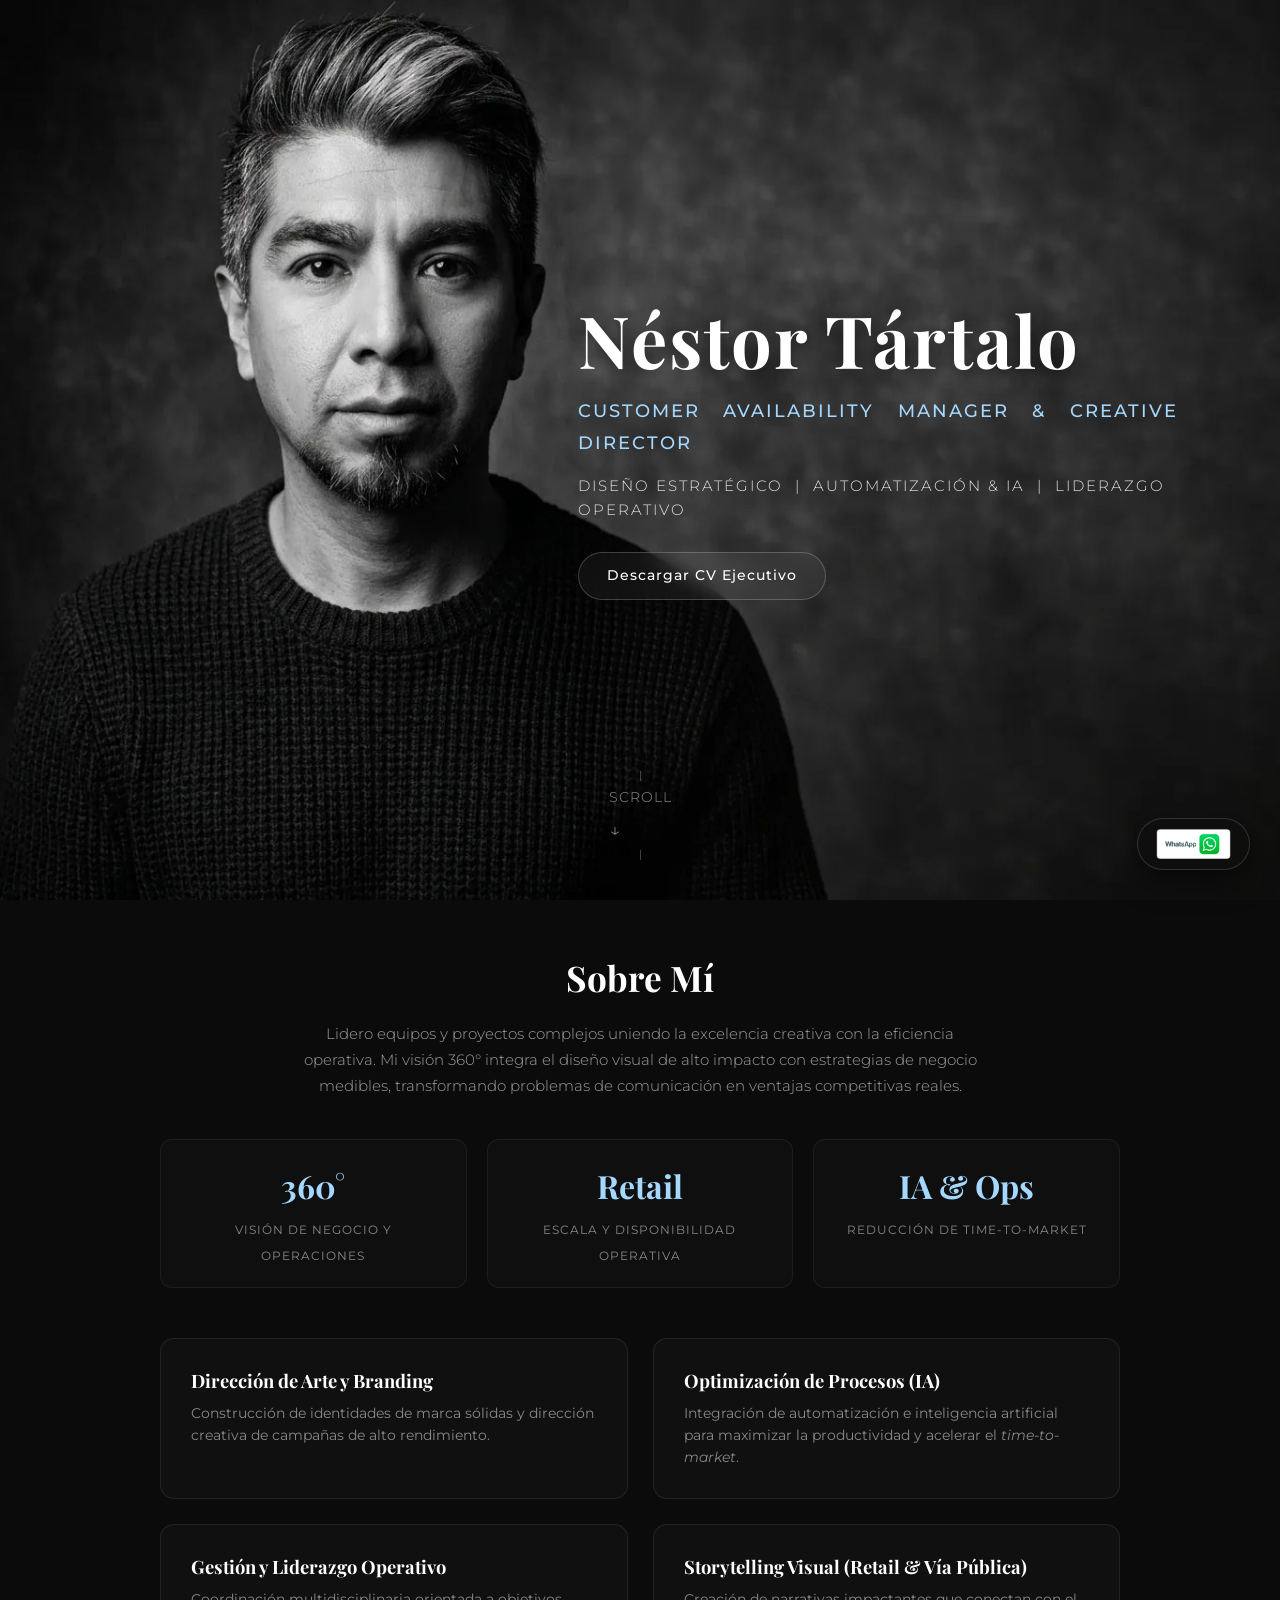
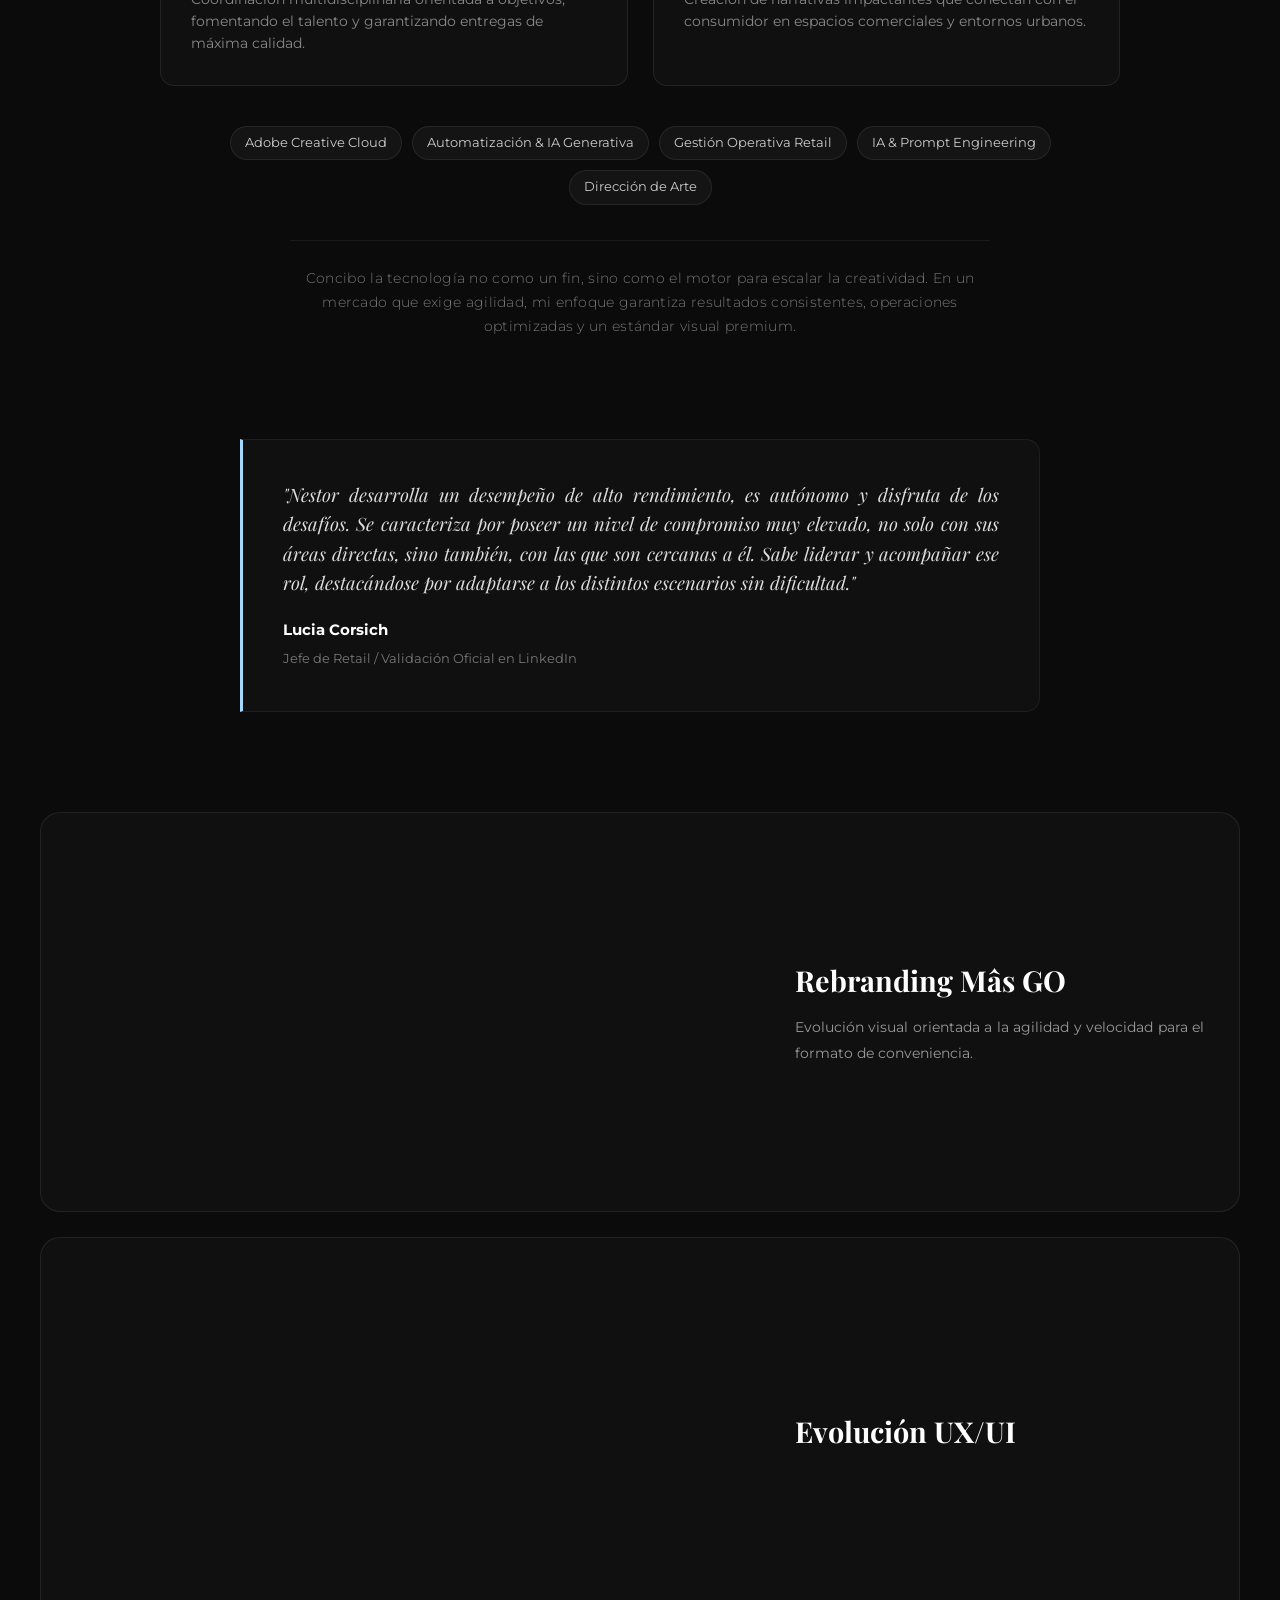
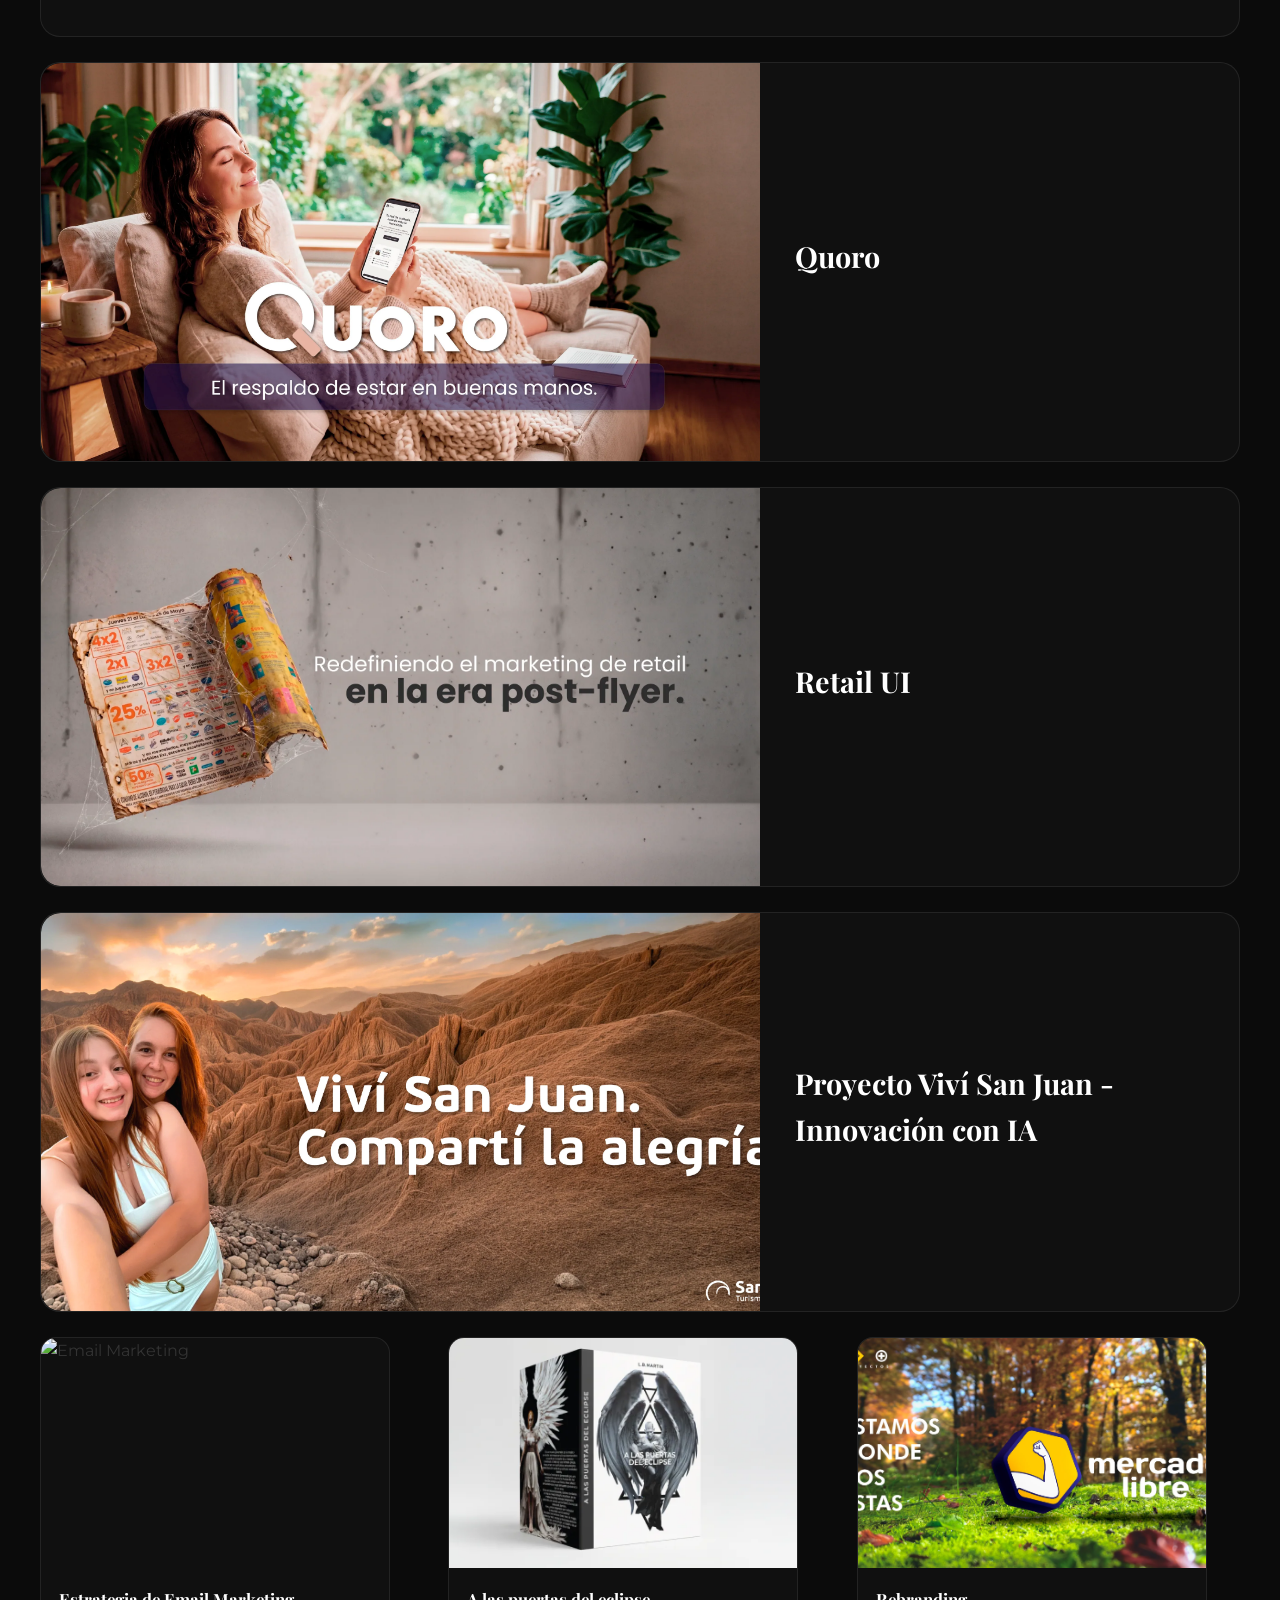
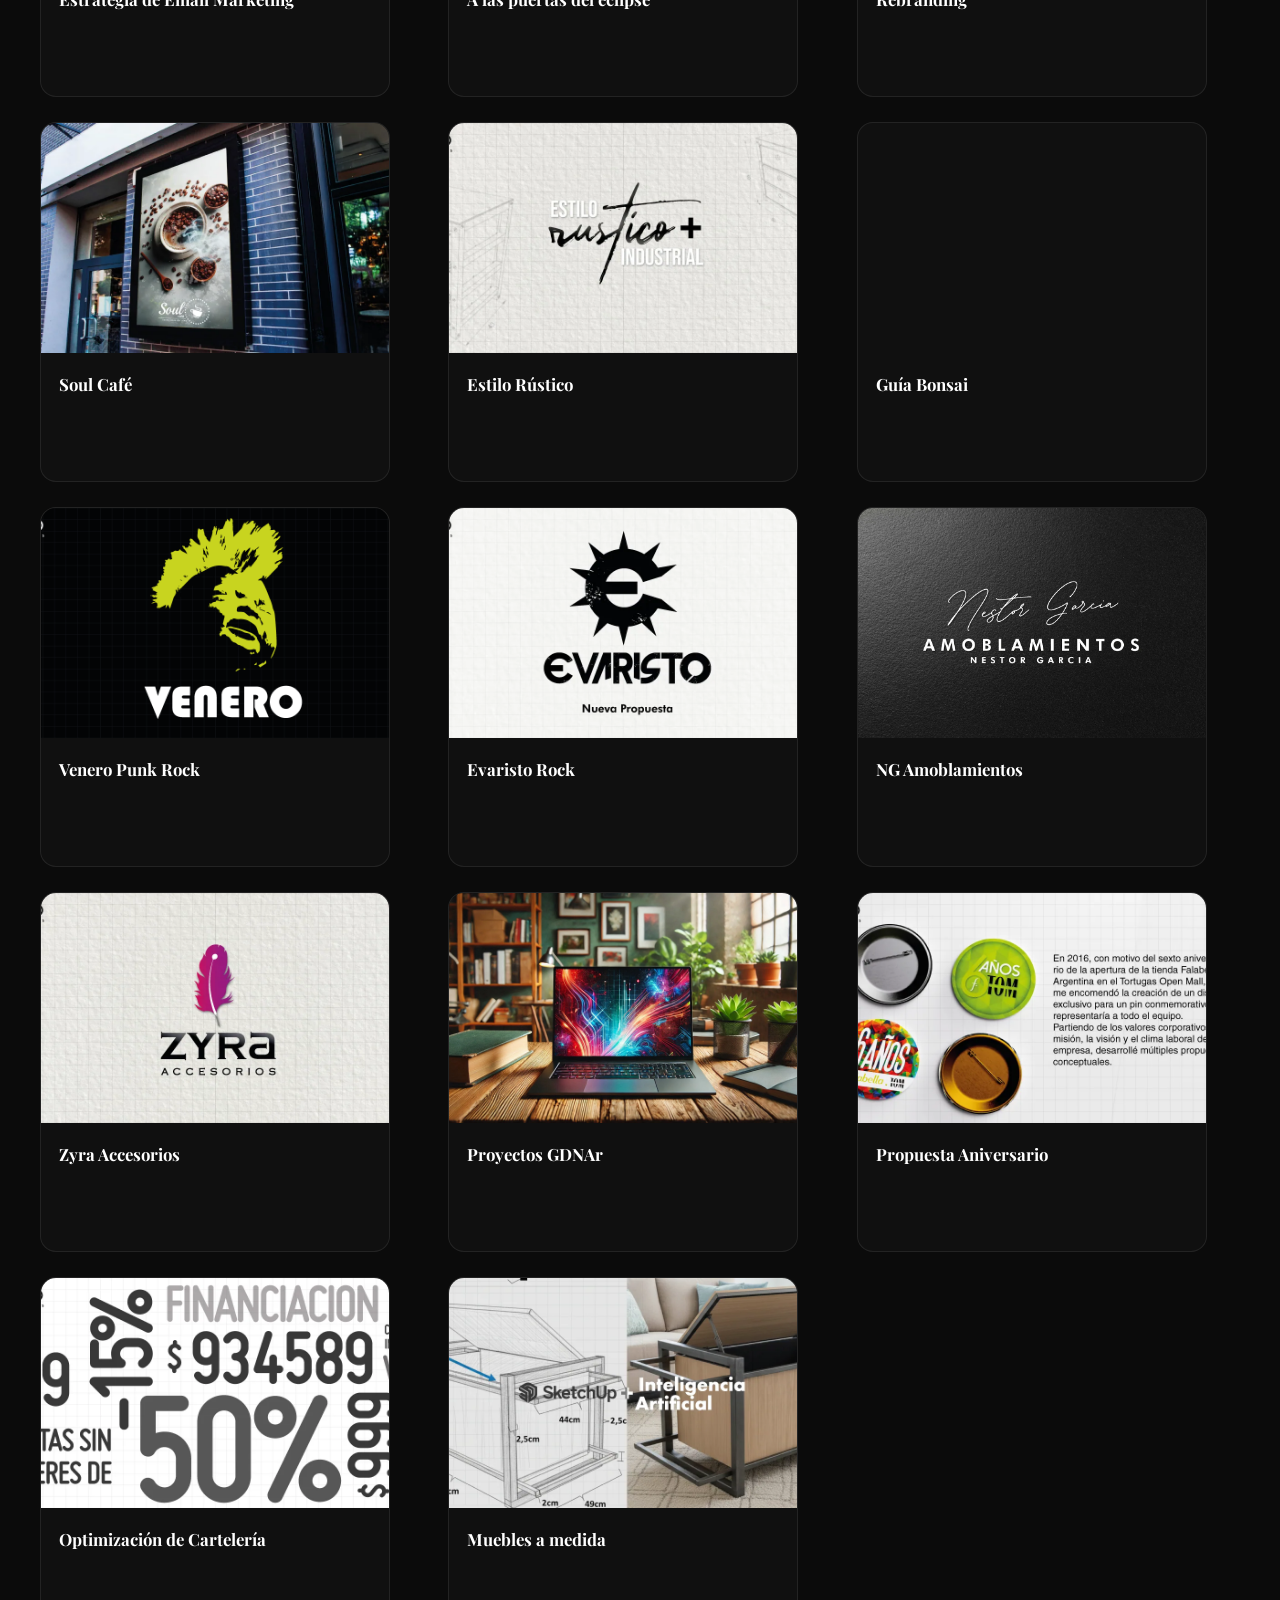
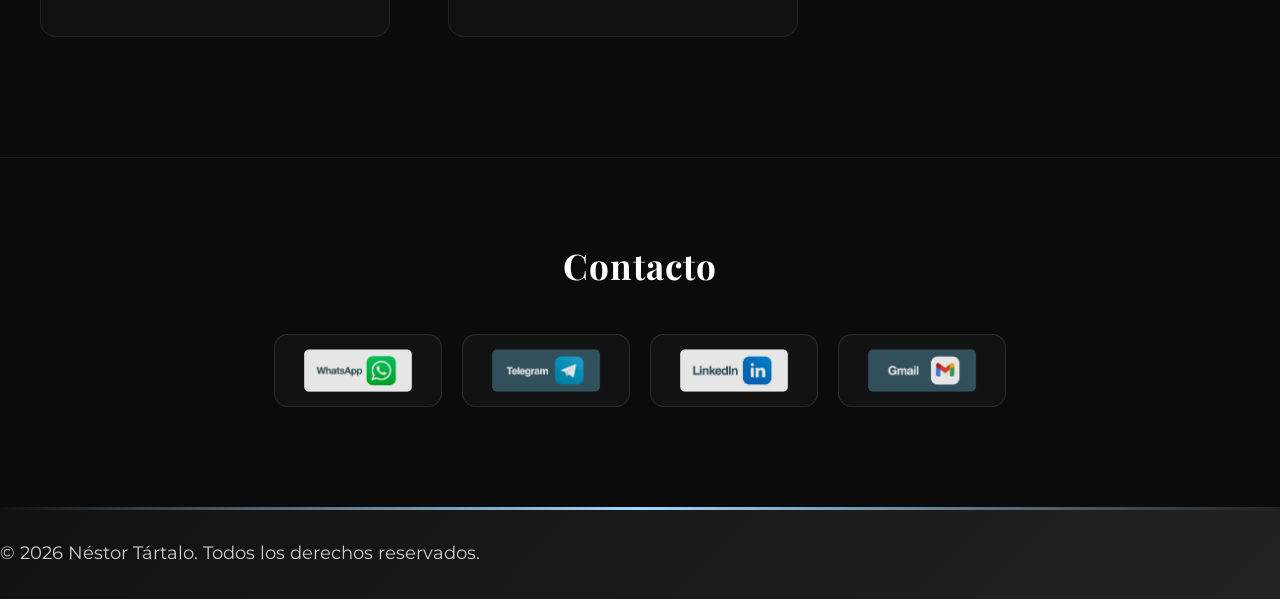
==== commit 7c7b5a59: "feat: publicar CV corregido (versión diseñada y versión ATS) - cv/Nestor-Tartalo-CV.pdf: versión dis" ====
--- a/archivo.html
+++ b/archivo.html
@@ -31,7 +31,7 @@
       <li><a href="#sobre-mi">Sobre mí</a></li>
       <li><a href="#portfolio">Portfolio</a></li>
       <li><a href="#contacto">Contacto</a></li>
-      <li><a href="Nestor _A _Tartalo.pdf" target="_blank" class="site-nav-cv">CV</a></li>
+      <li><a href="cv/Nestor-Tartalo-CV.pdf" target="_blank" class="site-nav-cv">CV</a></li>
     </ul>
   </nav>
 
@@ -43,7 +43,7 @@
         Diseño Estratégico &nbsp;|&nbsp; Automatización & IA &nbsp;|&nbsp; Liderazgo Operativo
       </div>
       <div class="hero-cta-container fade-in-up delay-3">
-        <a href="Nestor _A _Tartalo.pdf" target="_blank" class="btn-executive-cv">Descargar CV Ejecutivo</a>
+        <a href="cv/Nestor-Tartalo-CV.pdf" target="_blank" class="btn-executive-cv">Descargar CV Ejecutivo</a>
       </div>
     </div>
     <div class="scroll-indicator">
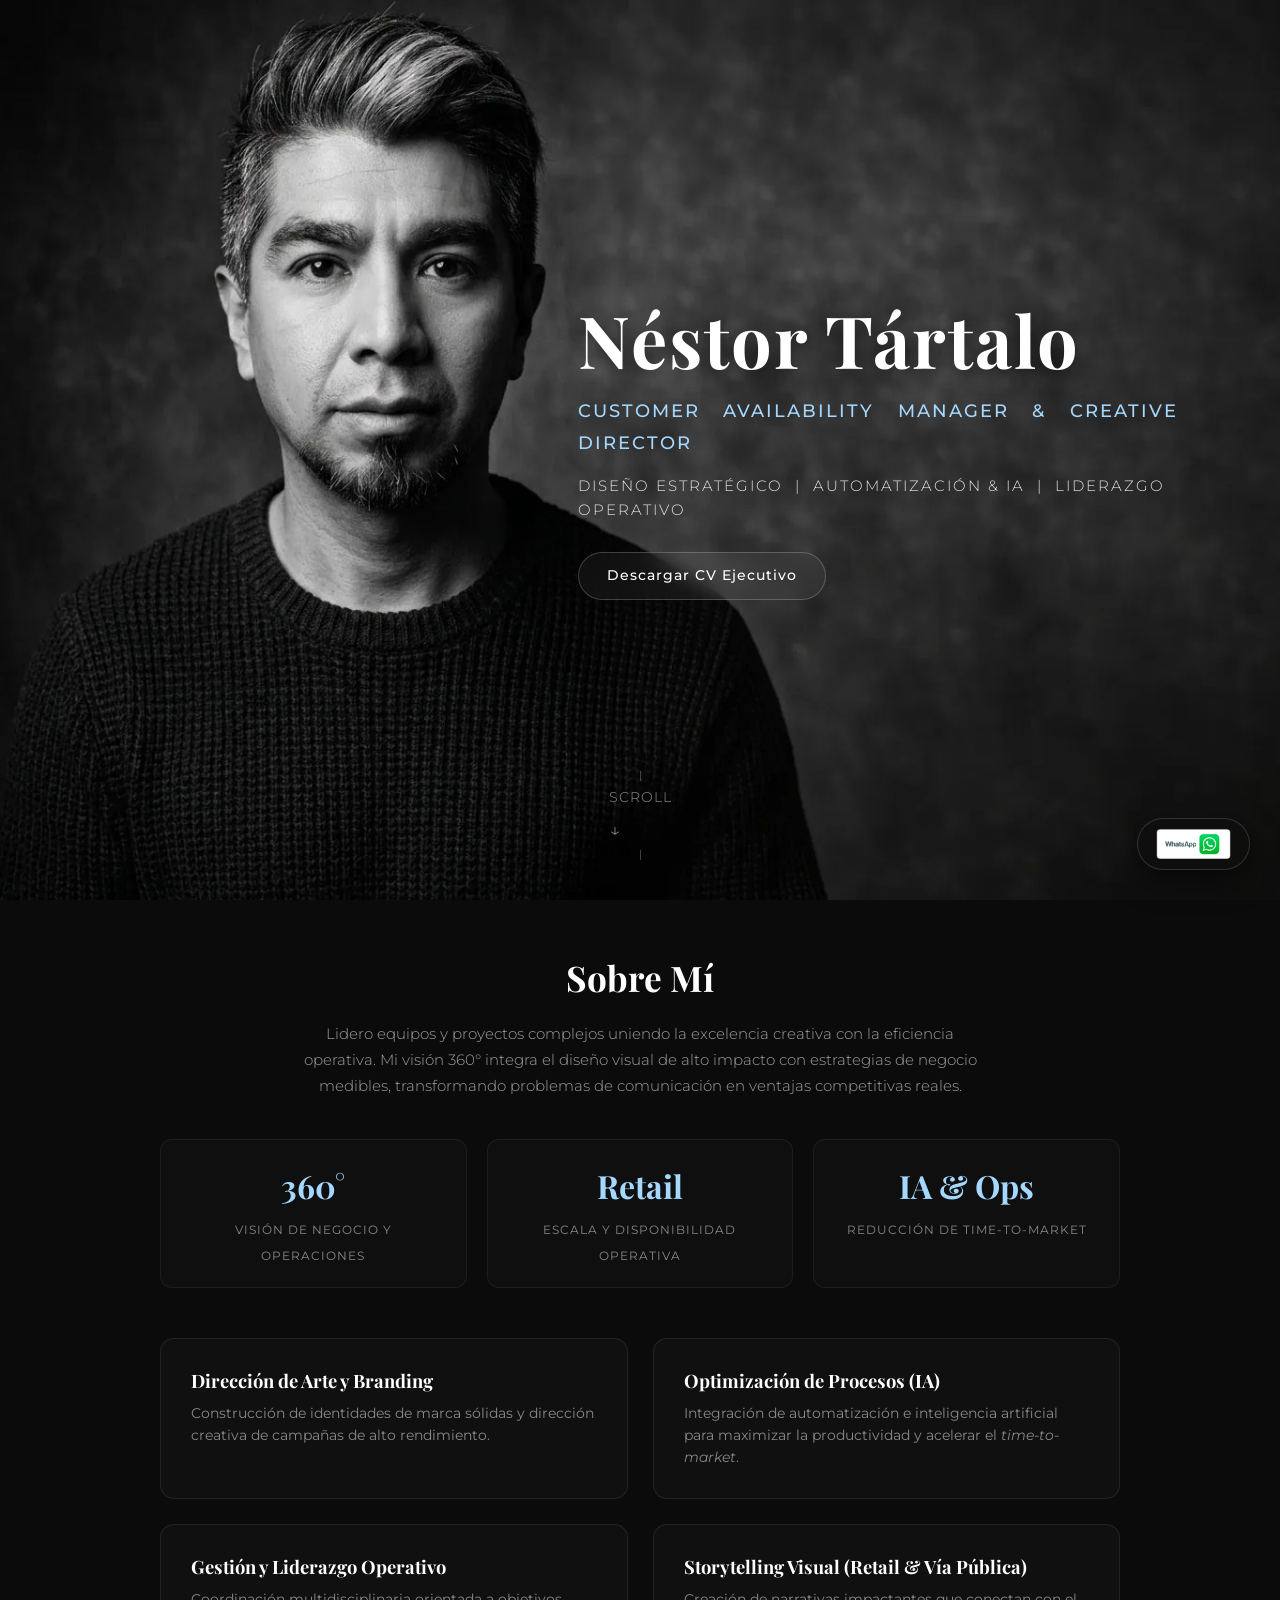
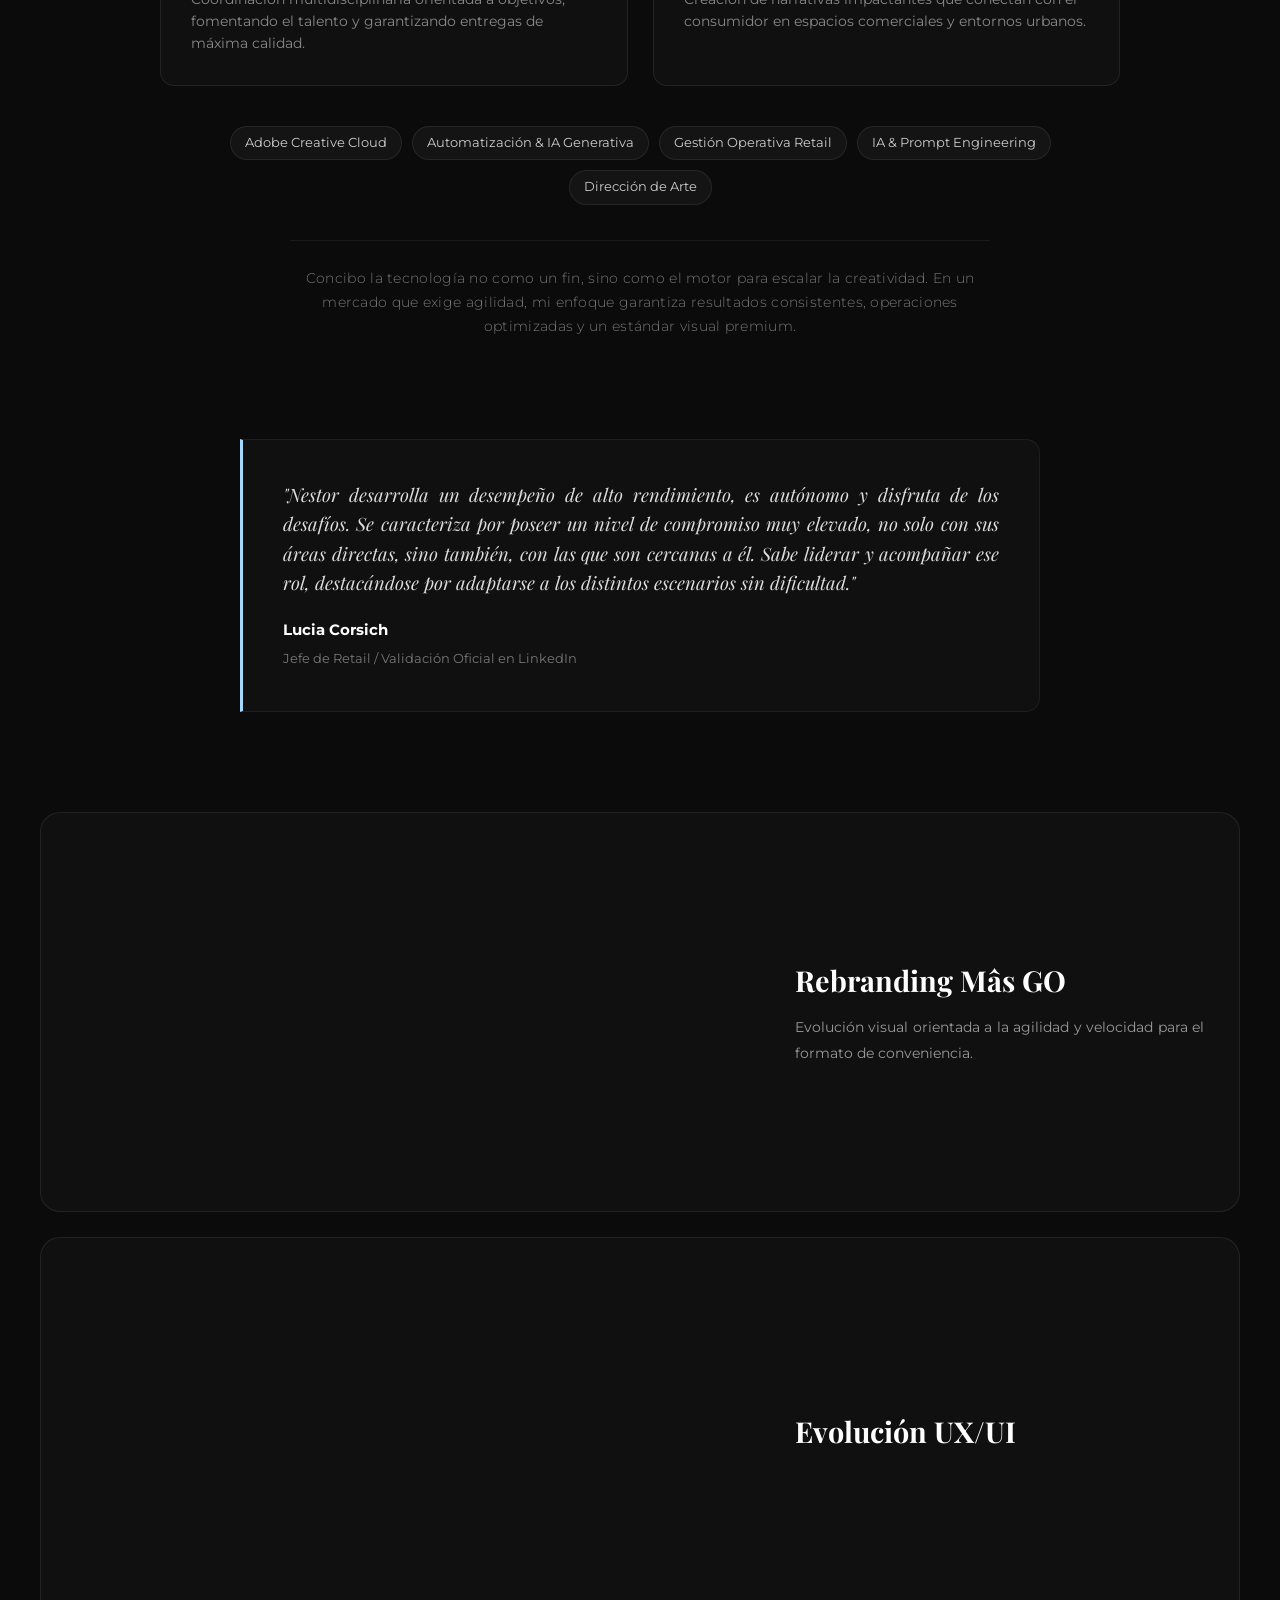
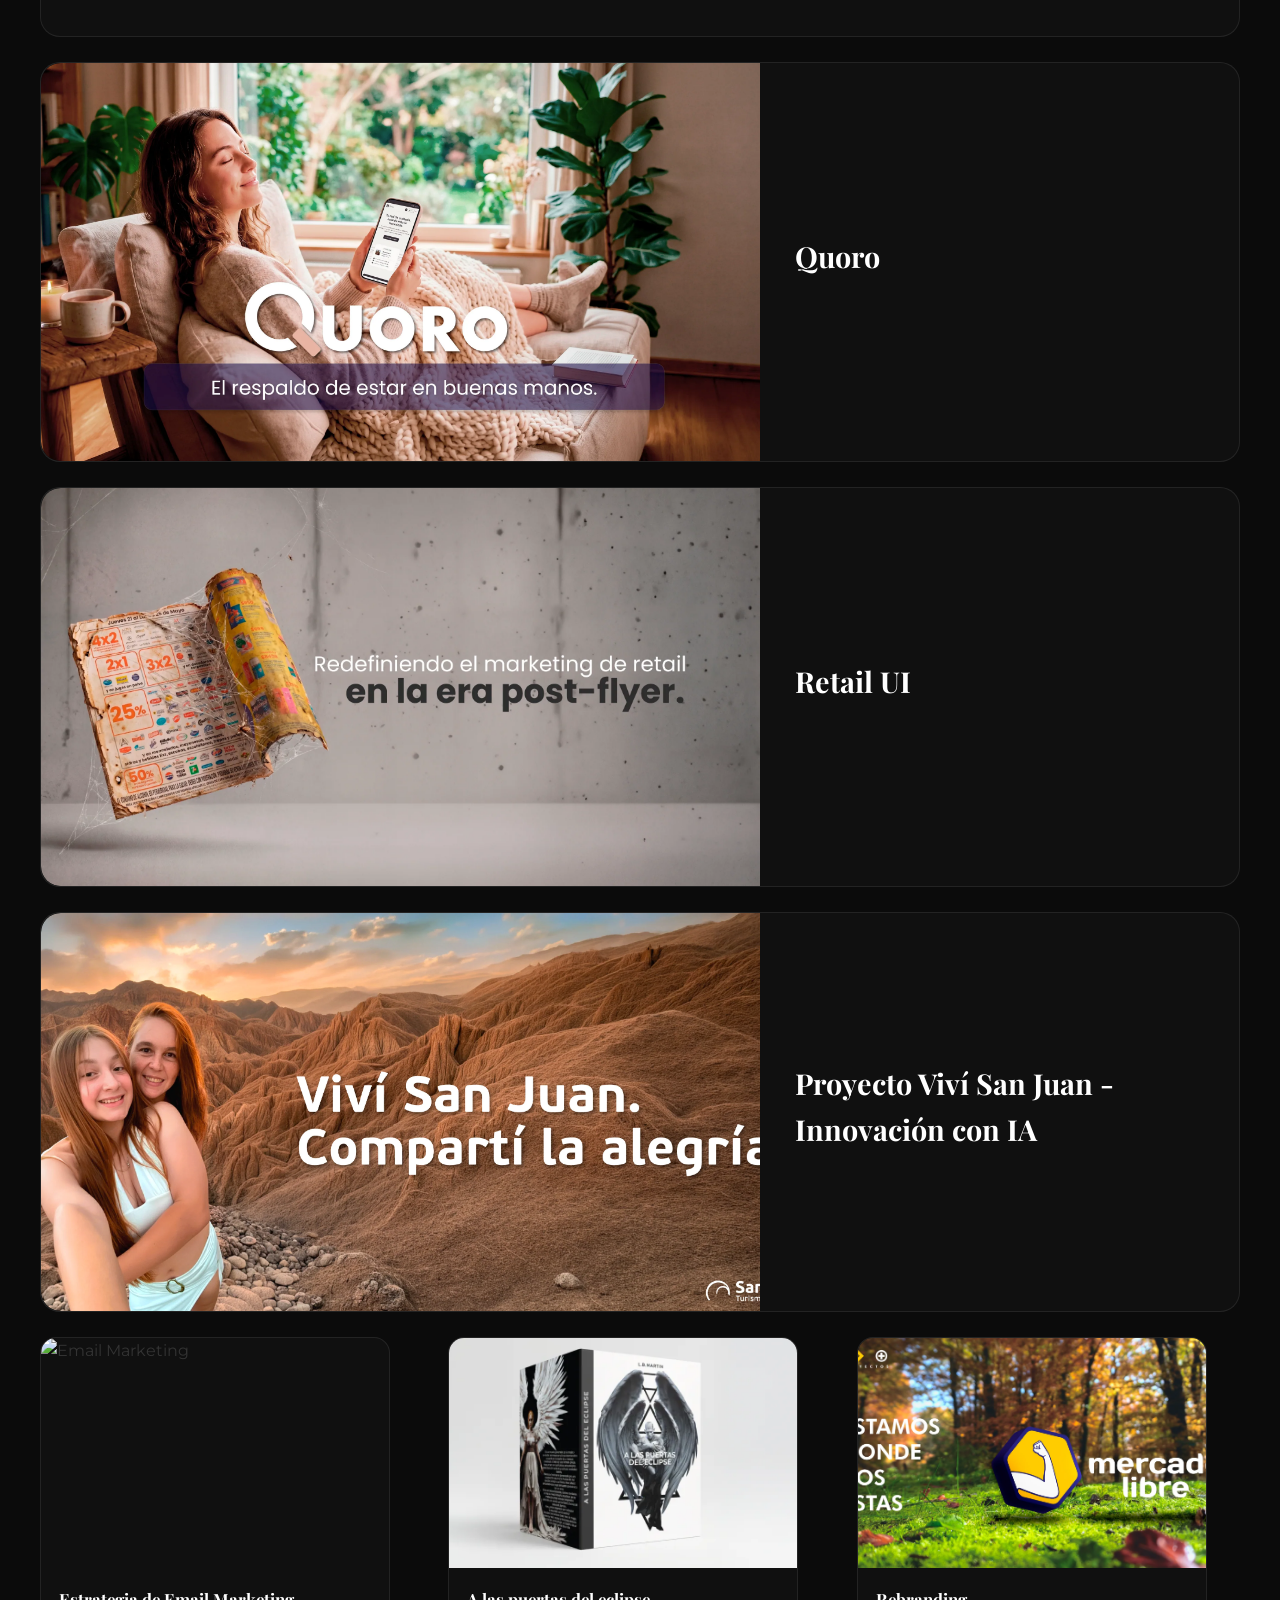
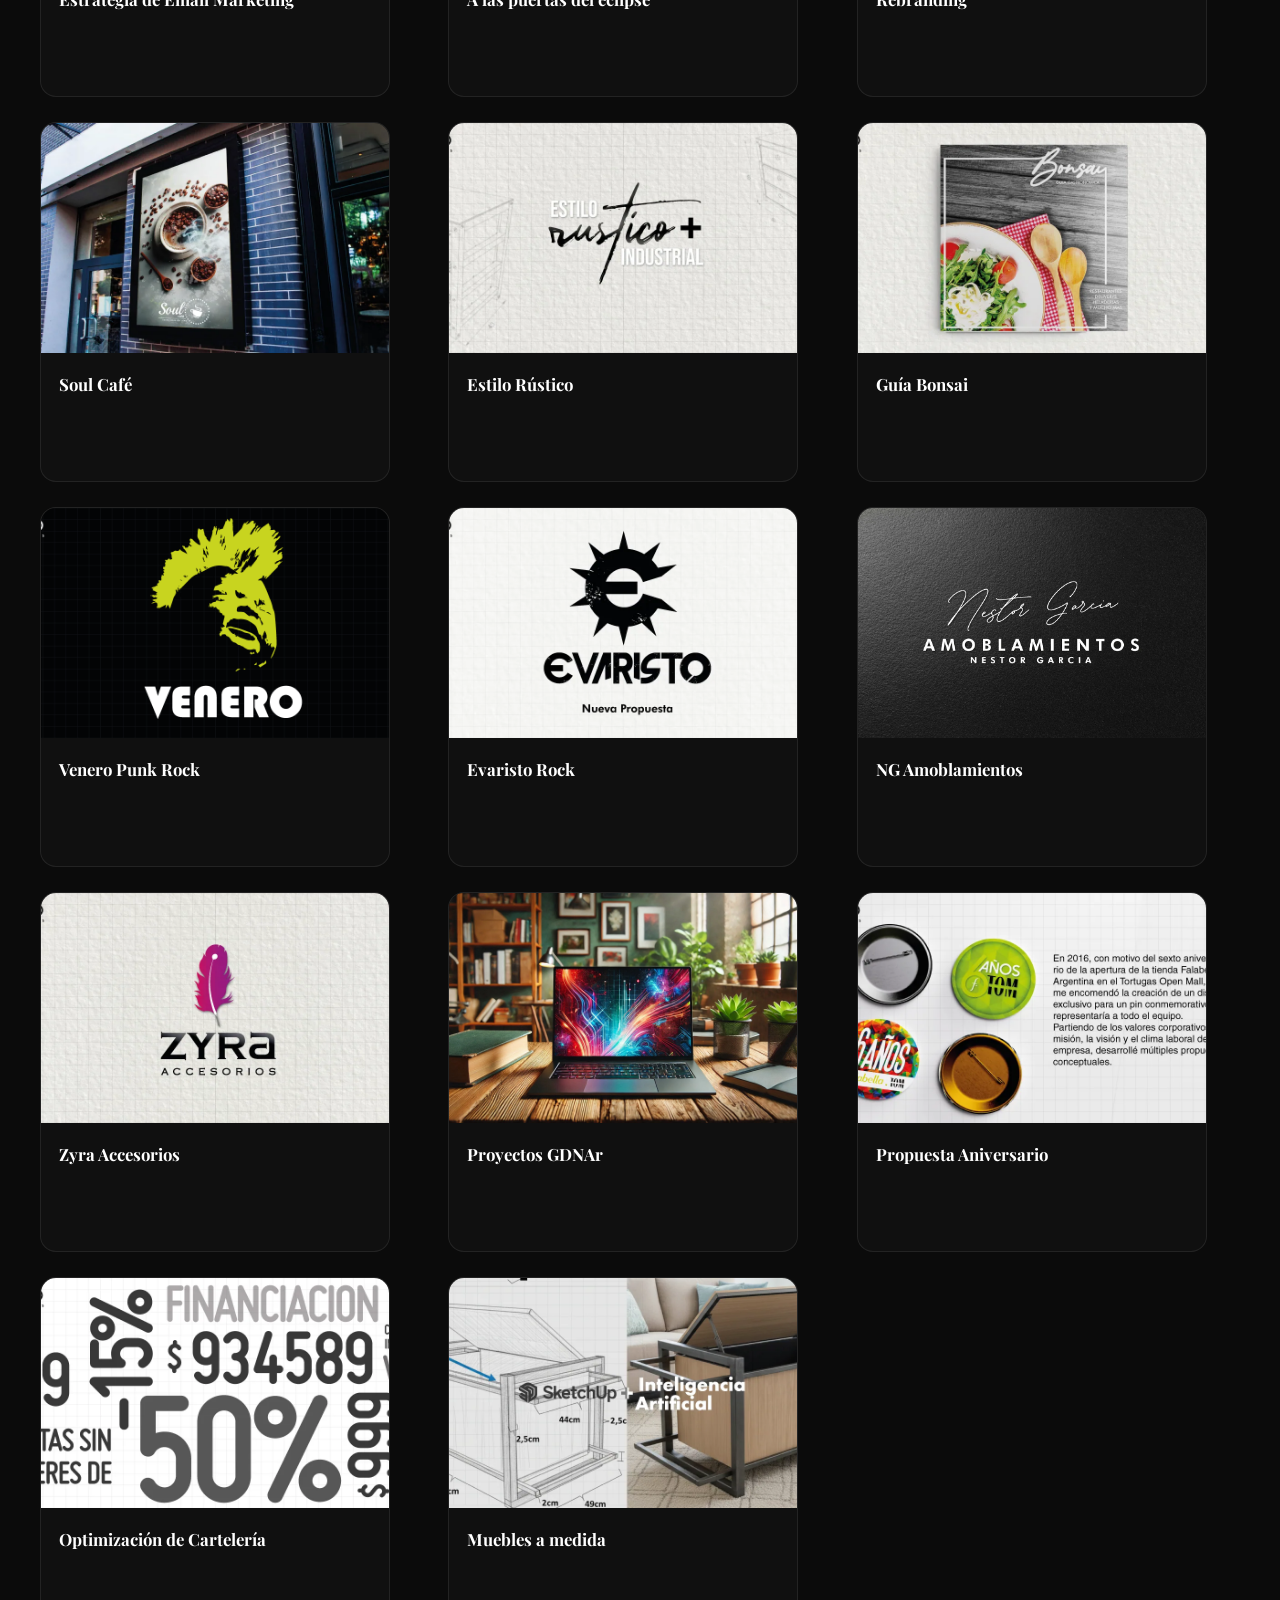
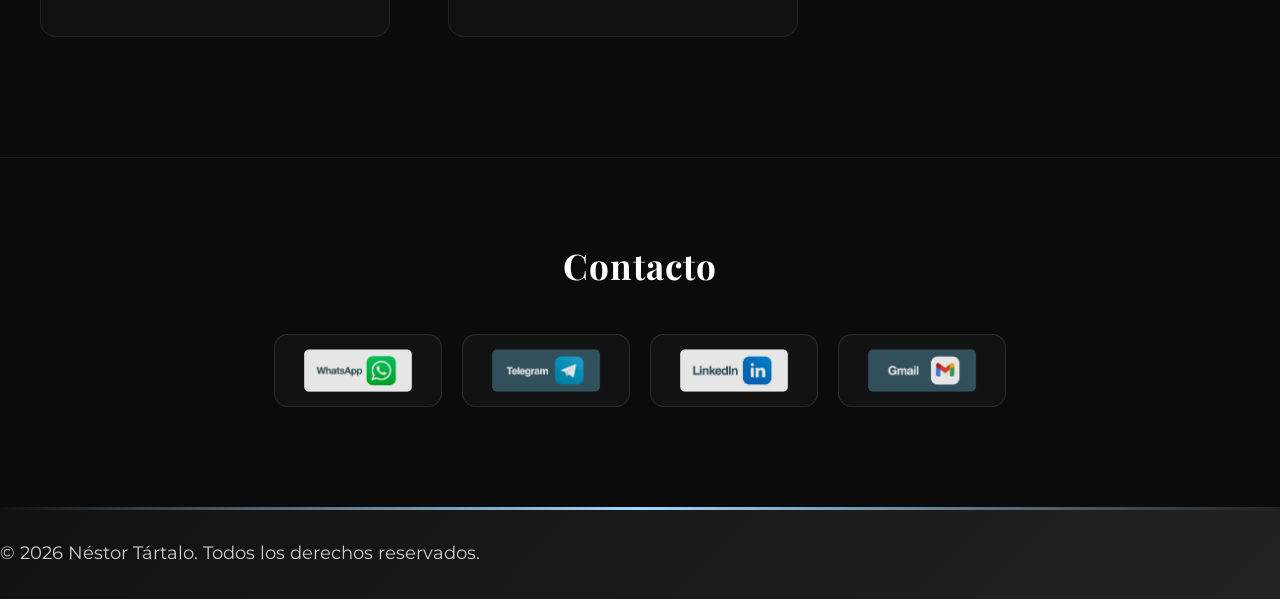
==== commit 77c03f24: "fix: usar el dominio nestortartalo.vercel.app en CV y vistas previas El link de Vercel anterior dejó" ====
--- a/archivo.html
+++ b/archivo.html
@@ -10,8 +10,8 @@
   <meta property="og:locale" content="es_AR" />
   <meta property="og:title" content="Néstor Tártalo — Portfolio" />
   <meta property="og:description" content="Customer Availability Manager &amp; Creative Director. Diseño estratégico, automatización con IA y liderazgo operativo para retail y vía pública." />
-  <meta property="og:url" content="https://nsstr.github.io/Portfolio/archivo.html" />
-  <meta property="og:image" content="https://nsstr.github.io/Portfolio/imagenes/og/index.jpg" />
+  <meta property="og:url" content="https://nestortartalo.vercel.app/archivo.html" />
+  <meta property="og:image" content="https://nestortartalo.vercel.app/imagenes/og/index.jpg" />
   <meta property="og:image:width" content="1200" />
   <meta property="og:image:height" content="630" />
   <meta name="twitter:card" content="summary_large_image" />
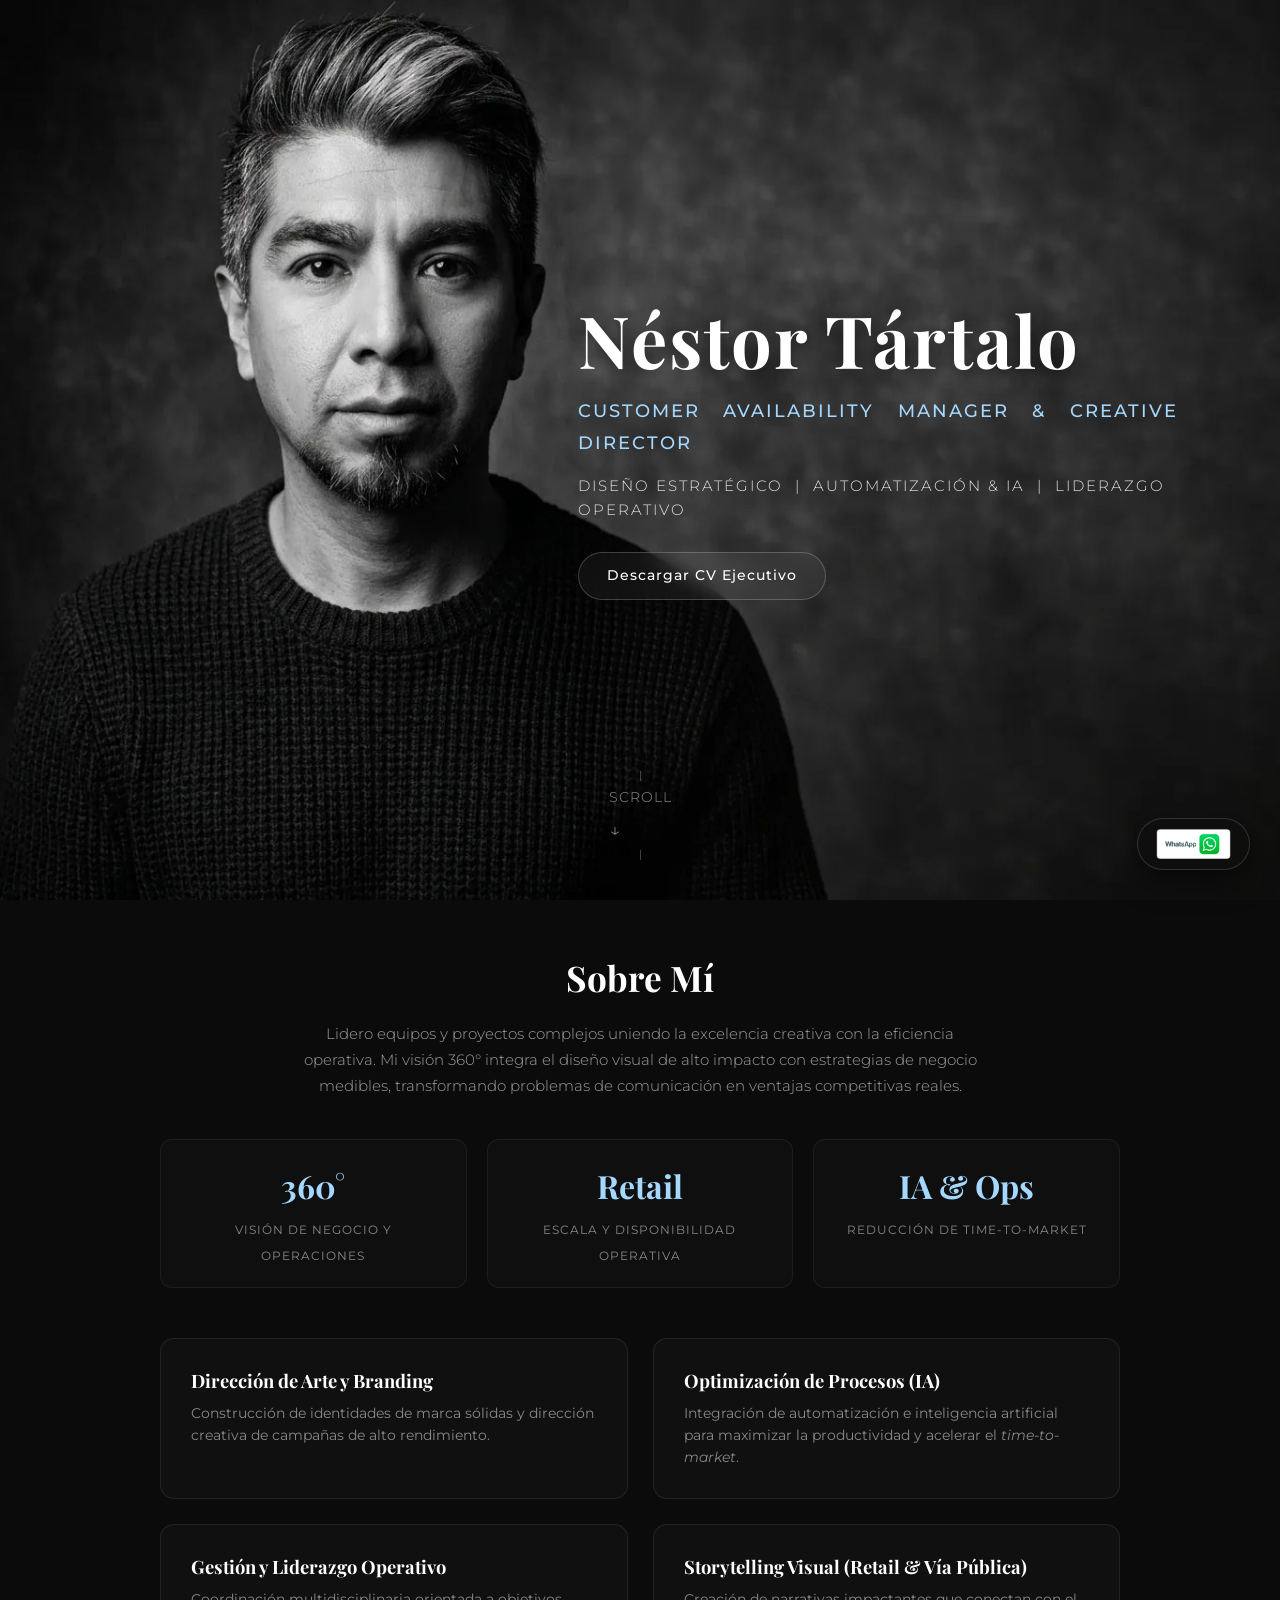
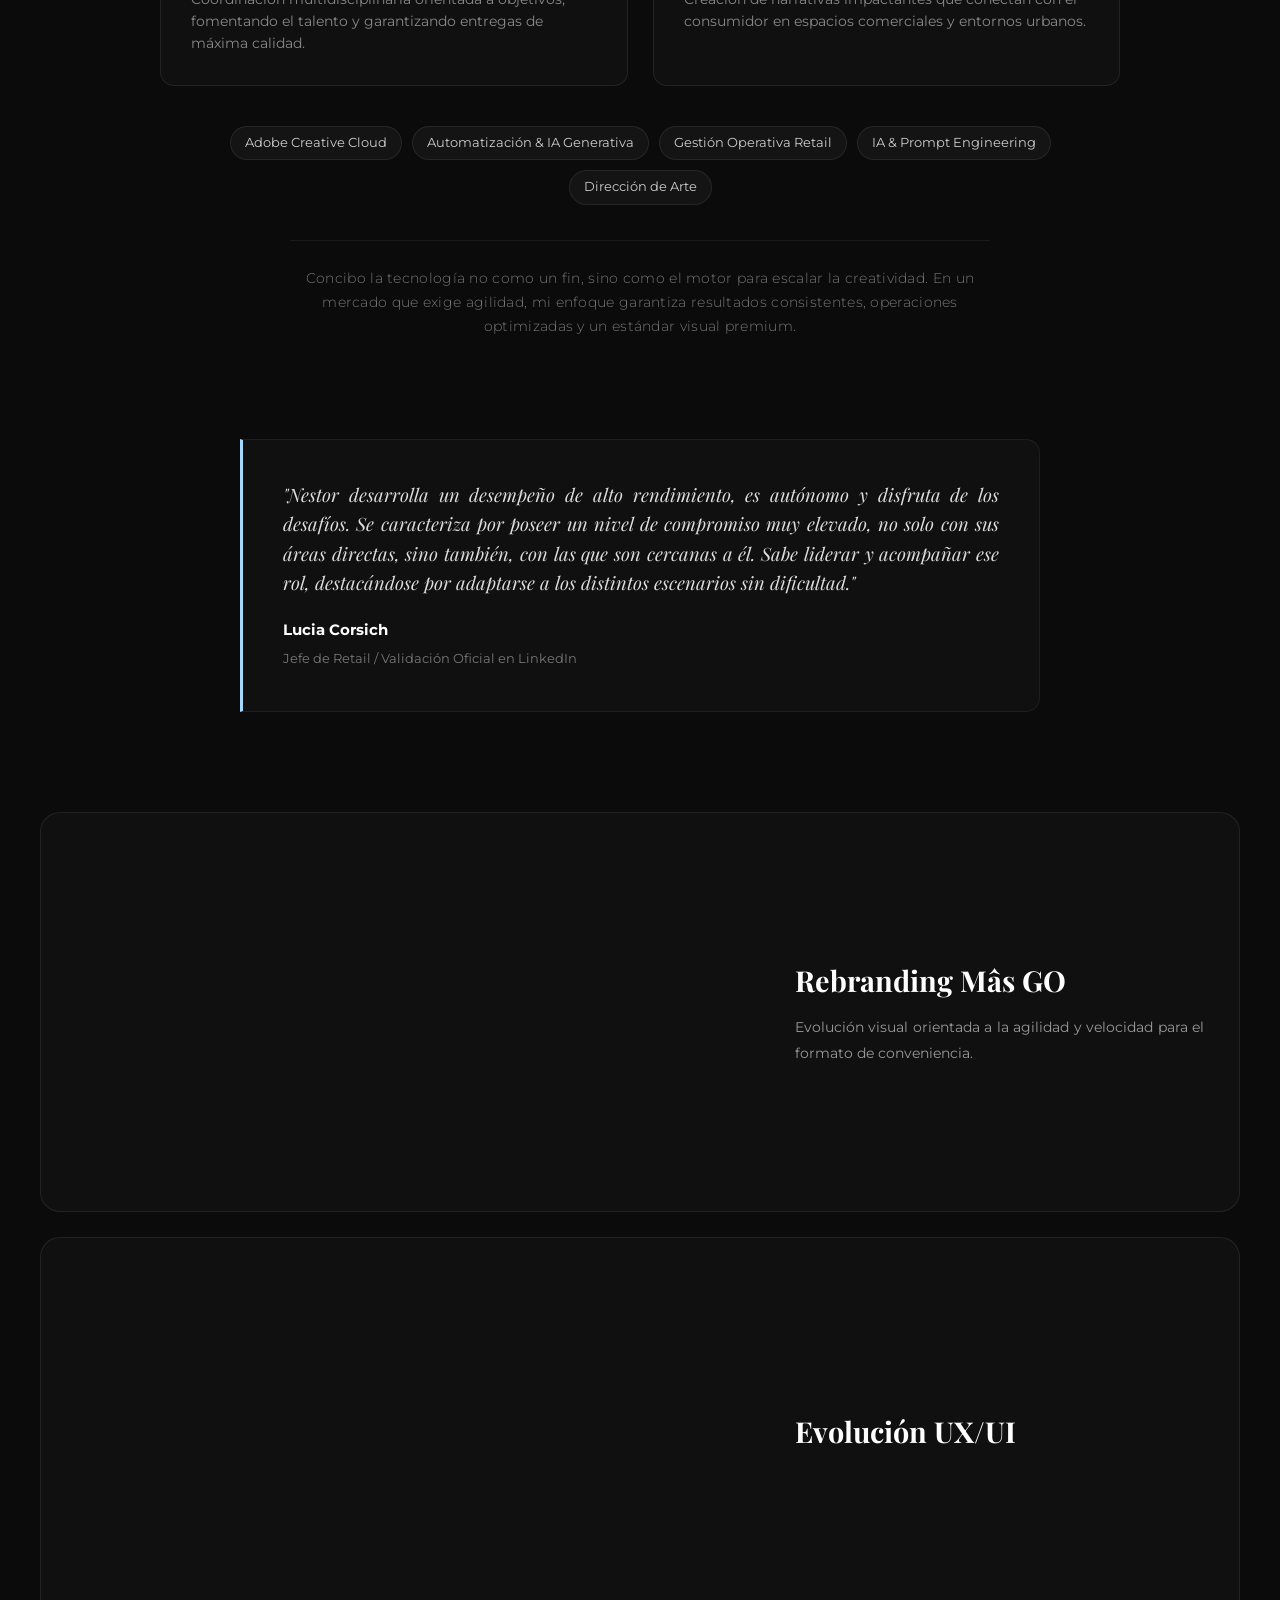
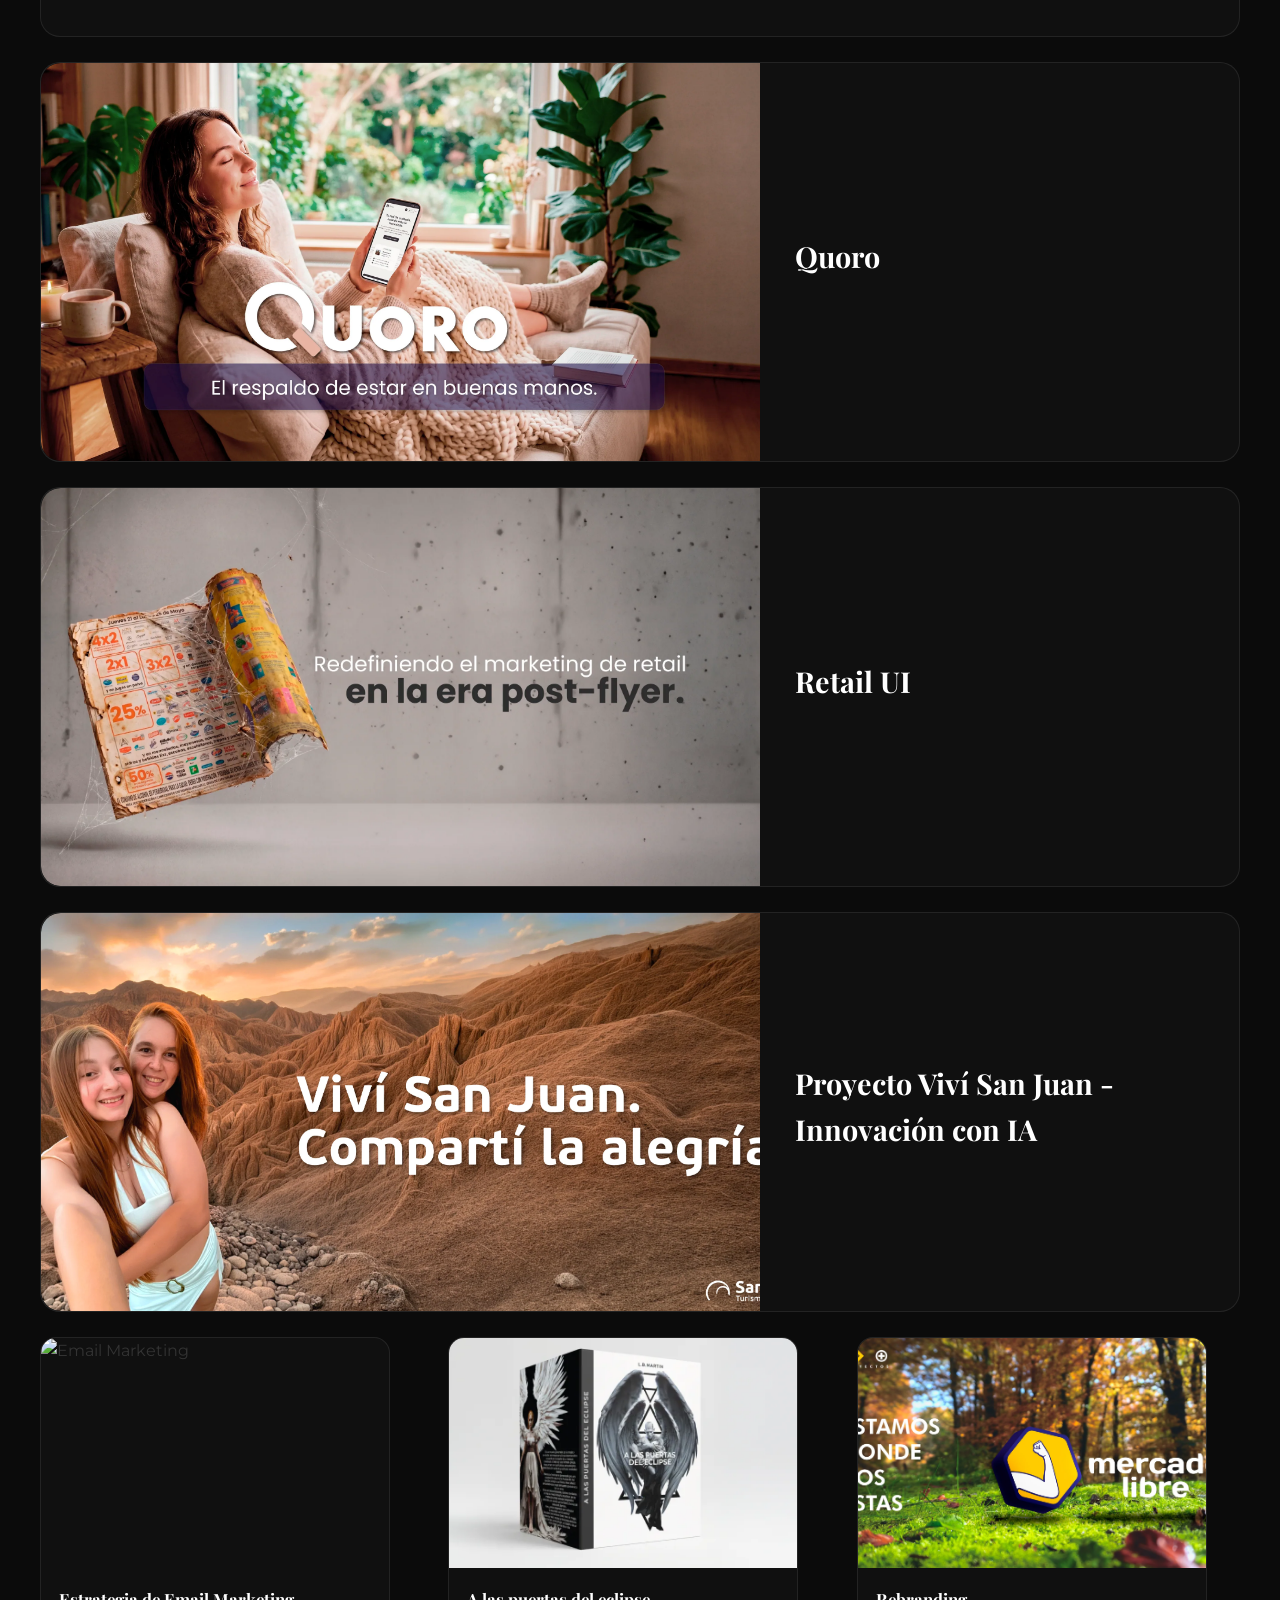
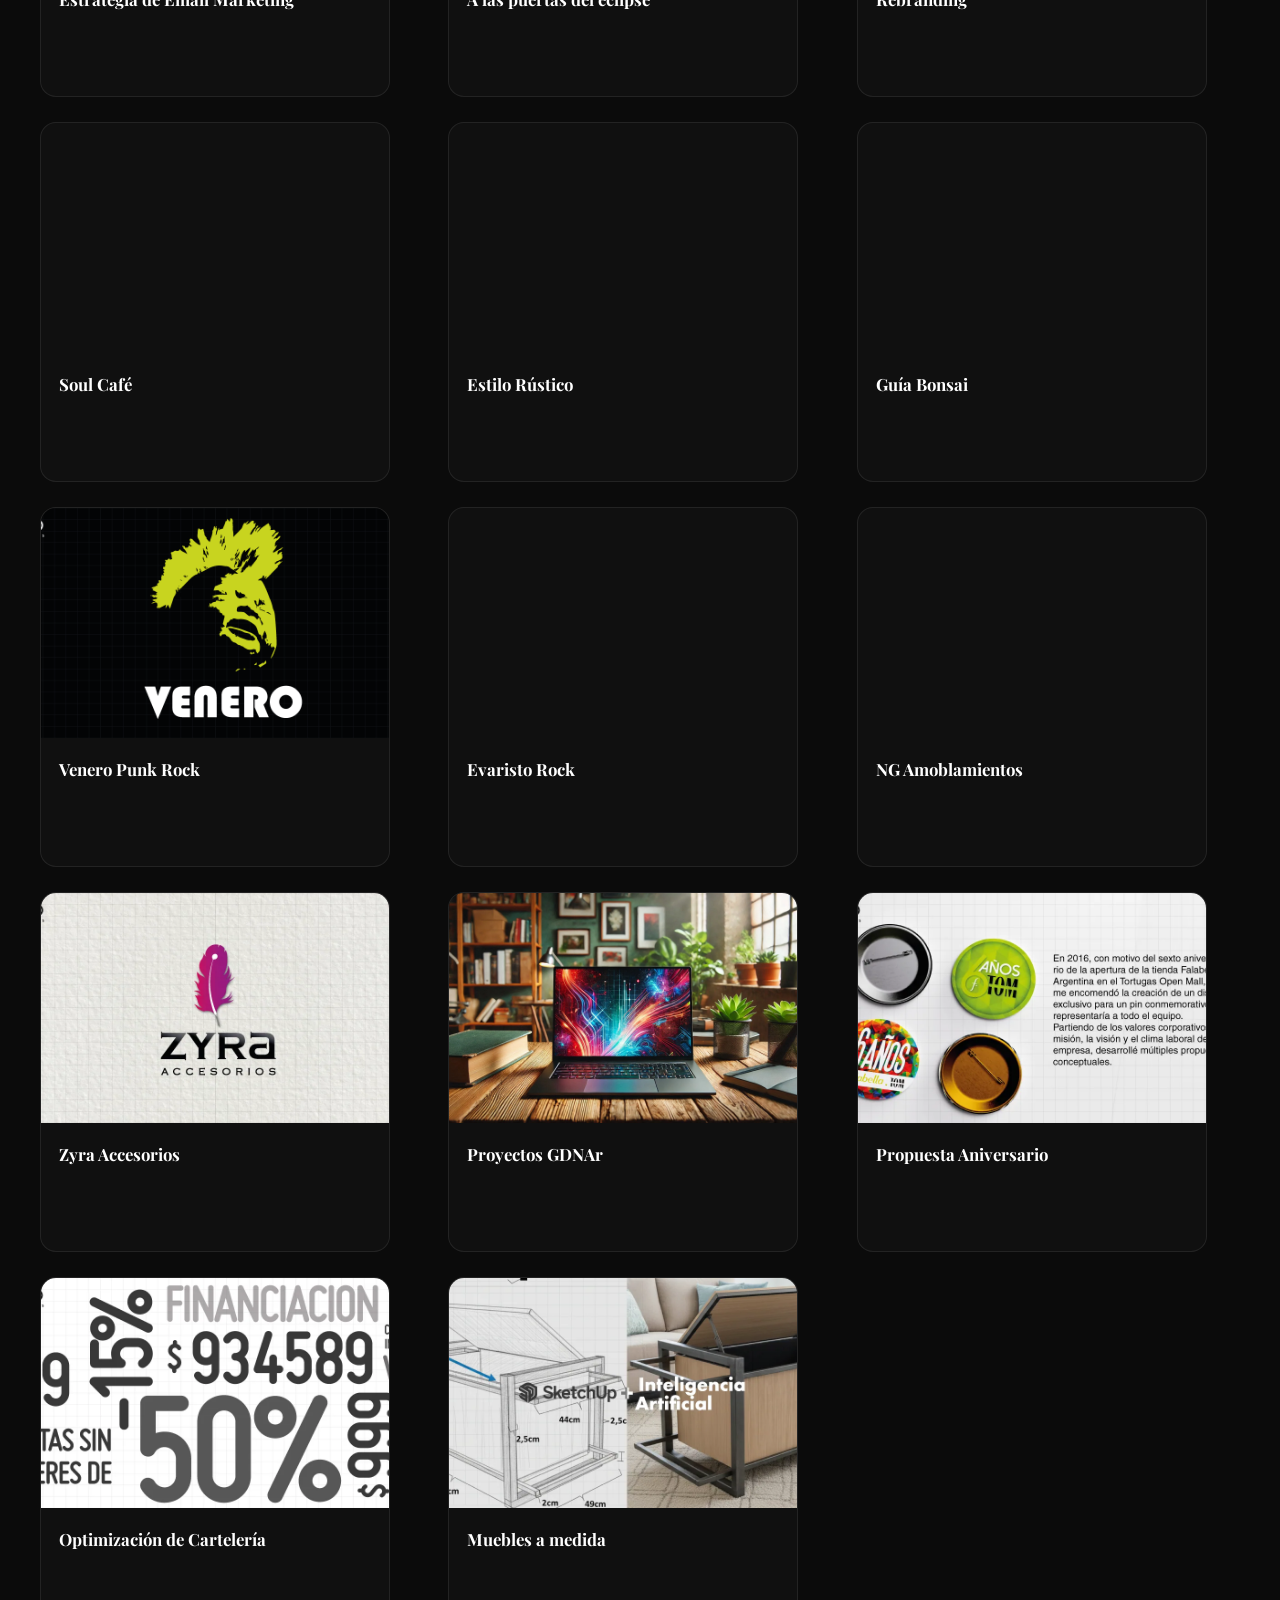
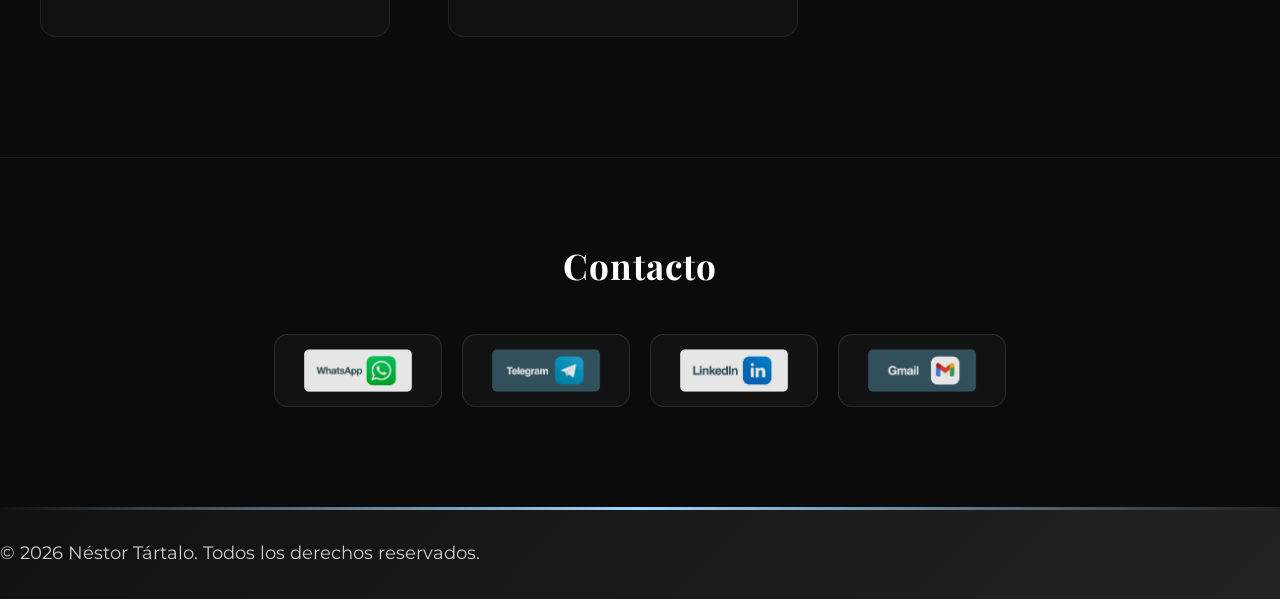
==== commit 7691a9b0: "fix: corregir los CV y el sitio (LinkedIn, logros y nuevos proyectos) - LinkedIn pasa a linkedin.com" ====
--- a/archivo.html
+++ b/archivo.html
@@ -431,7 +431,7 @@
           <a href="https://t.me/+541169620563" target="_blank" data-tooltip="Escríbeme por Telegram">
             <img loading="lazy" decoding="async" src="imagenes/botones/t.webp" alt="Telegram" />
           </a>
-          <a href="https://www.linkedin.com/in/n%C3%A9stort%C3%A1rtalo/" target="_blank"
+          <a href="https://www.linkedin.com/in/nestortartalo/" target="_blank"
             data-tooltip="Conectemos en LinkedIn">
             <img loading="lazy" decoding="async" src="imagenes/botones/in.webp" alt="LinkedIn" />
           </a>
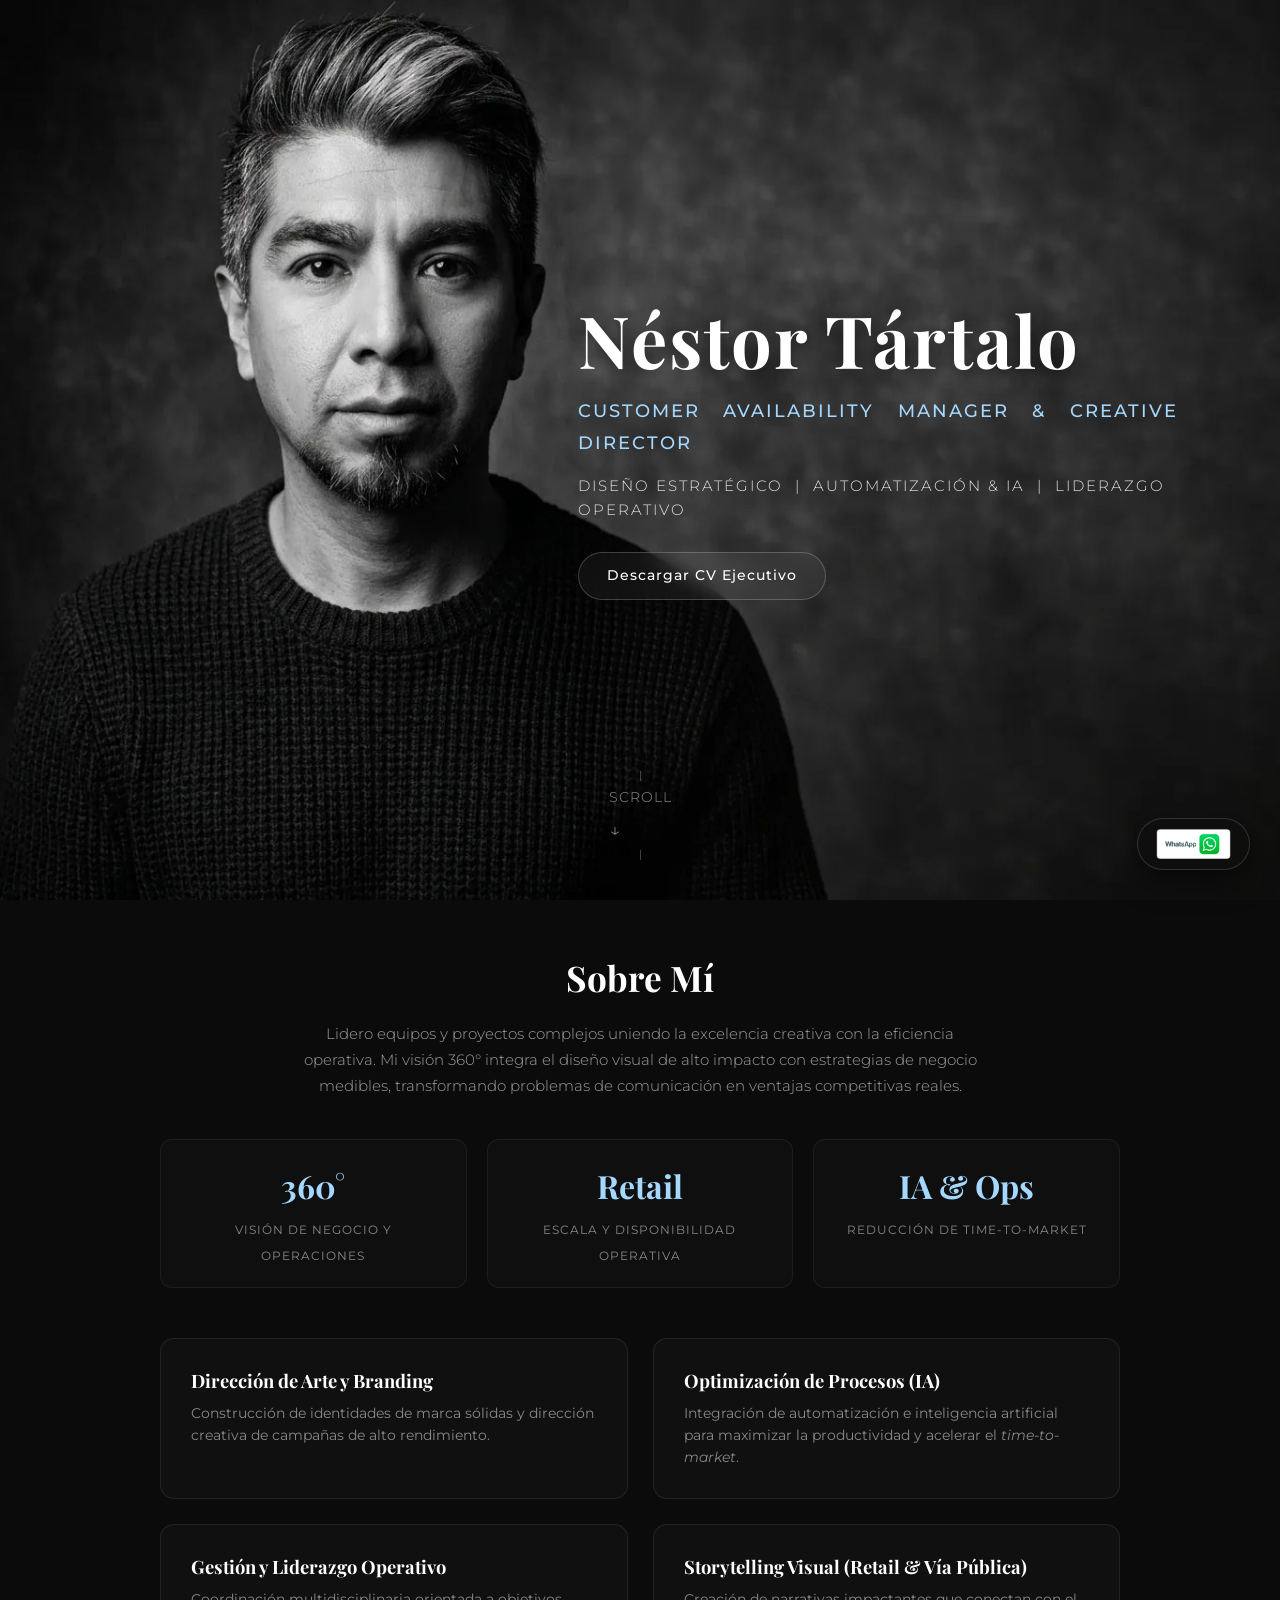
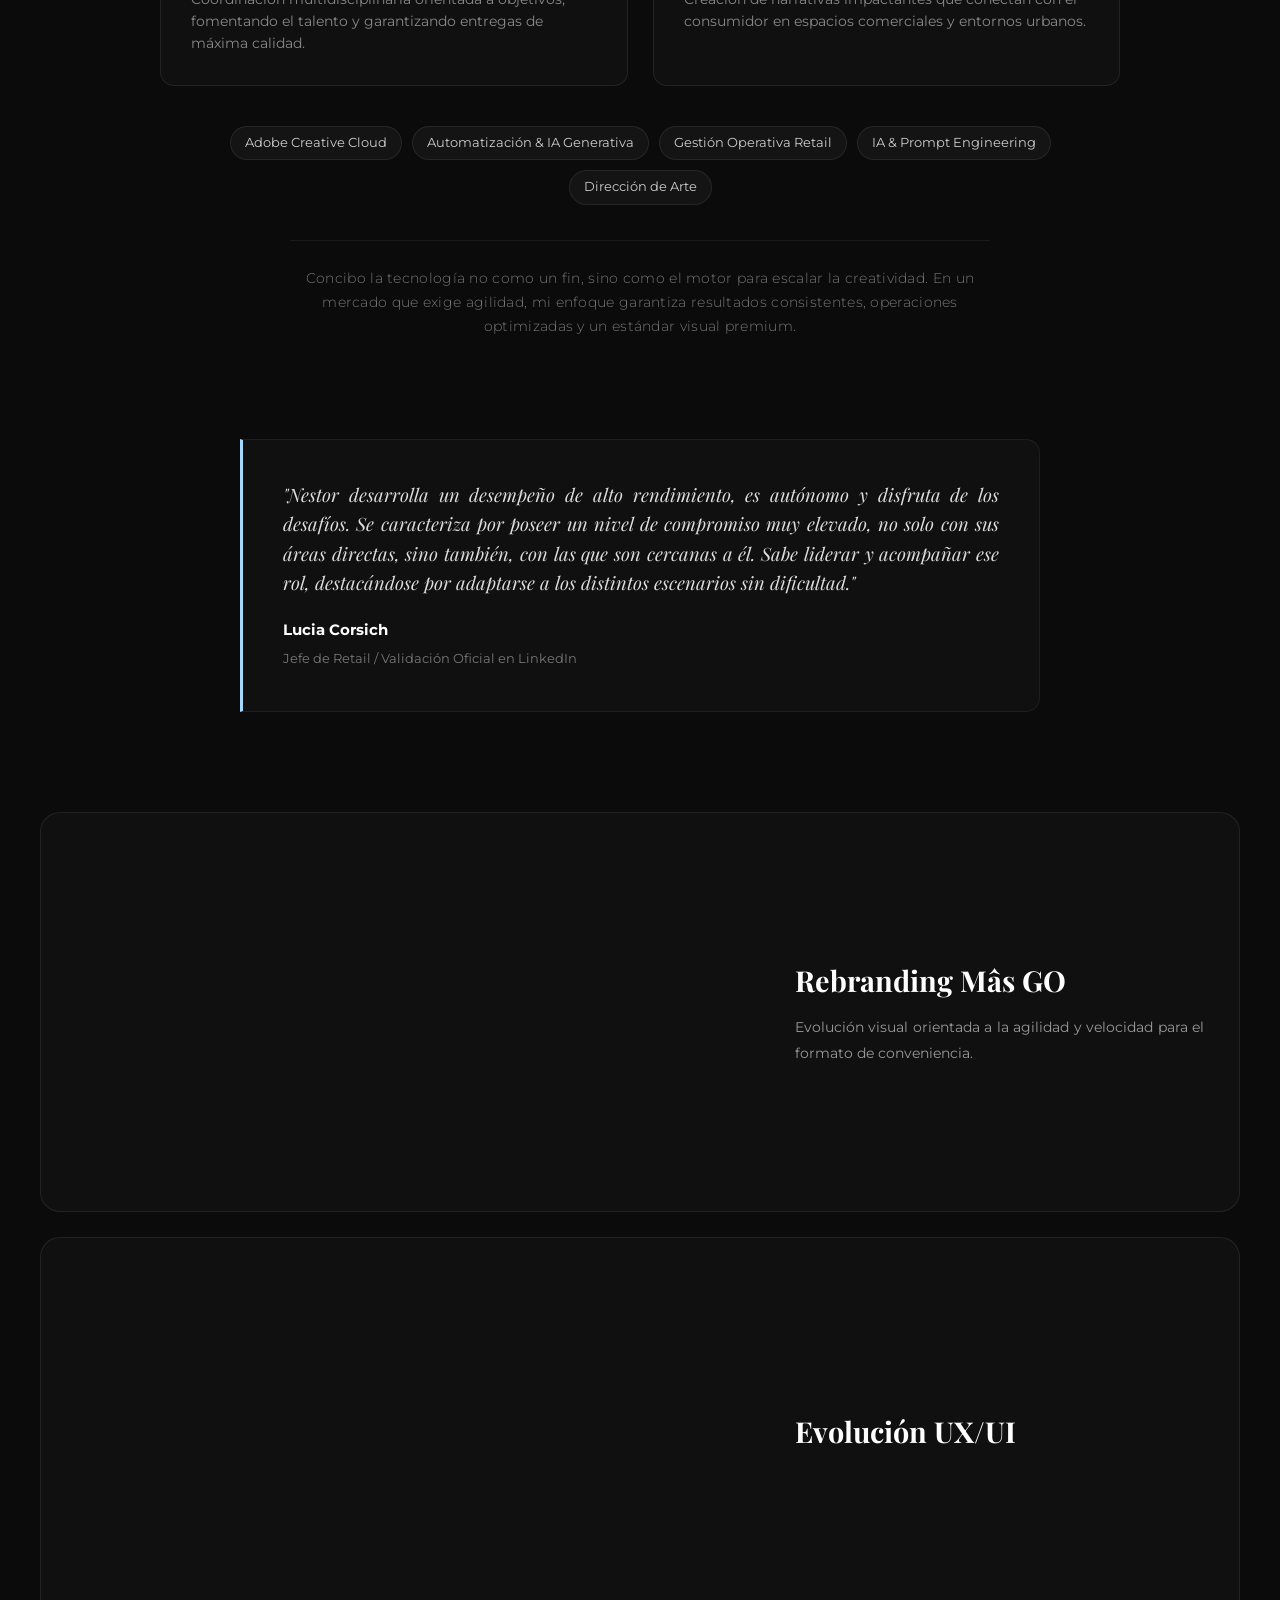
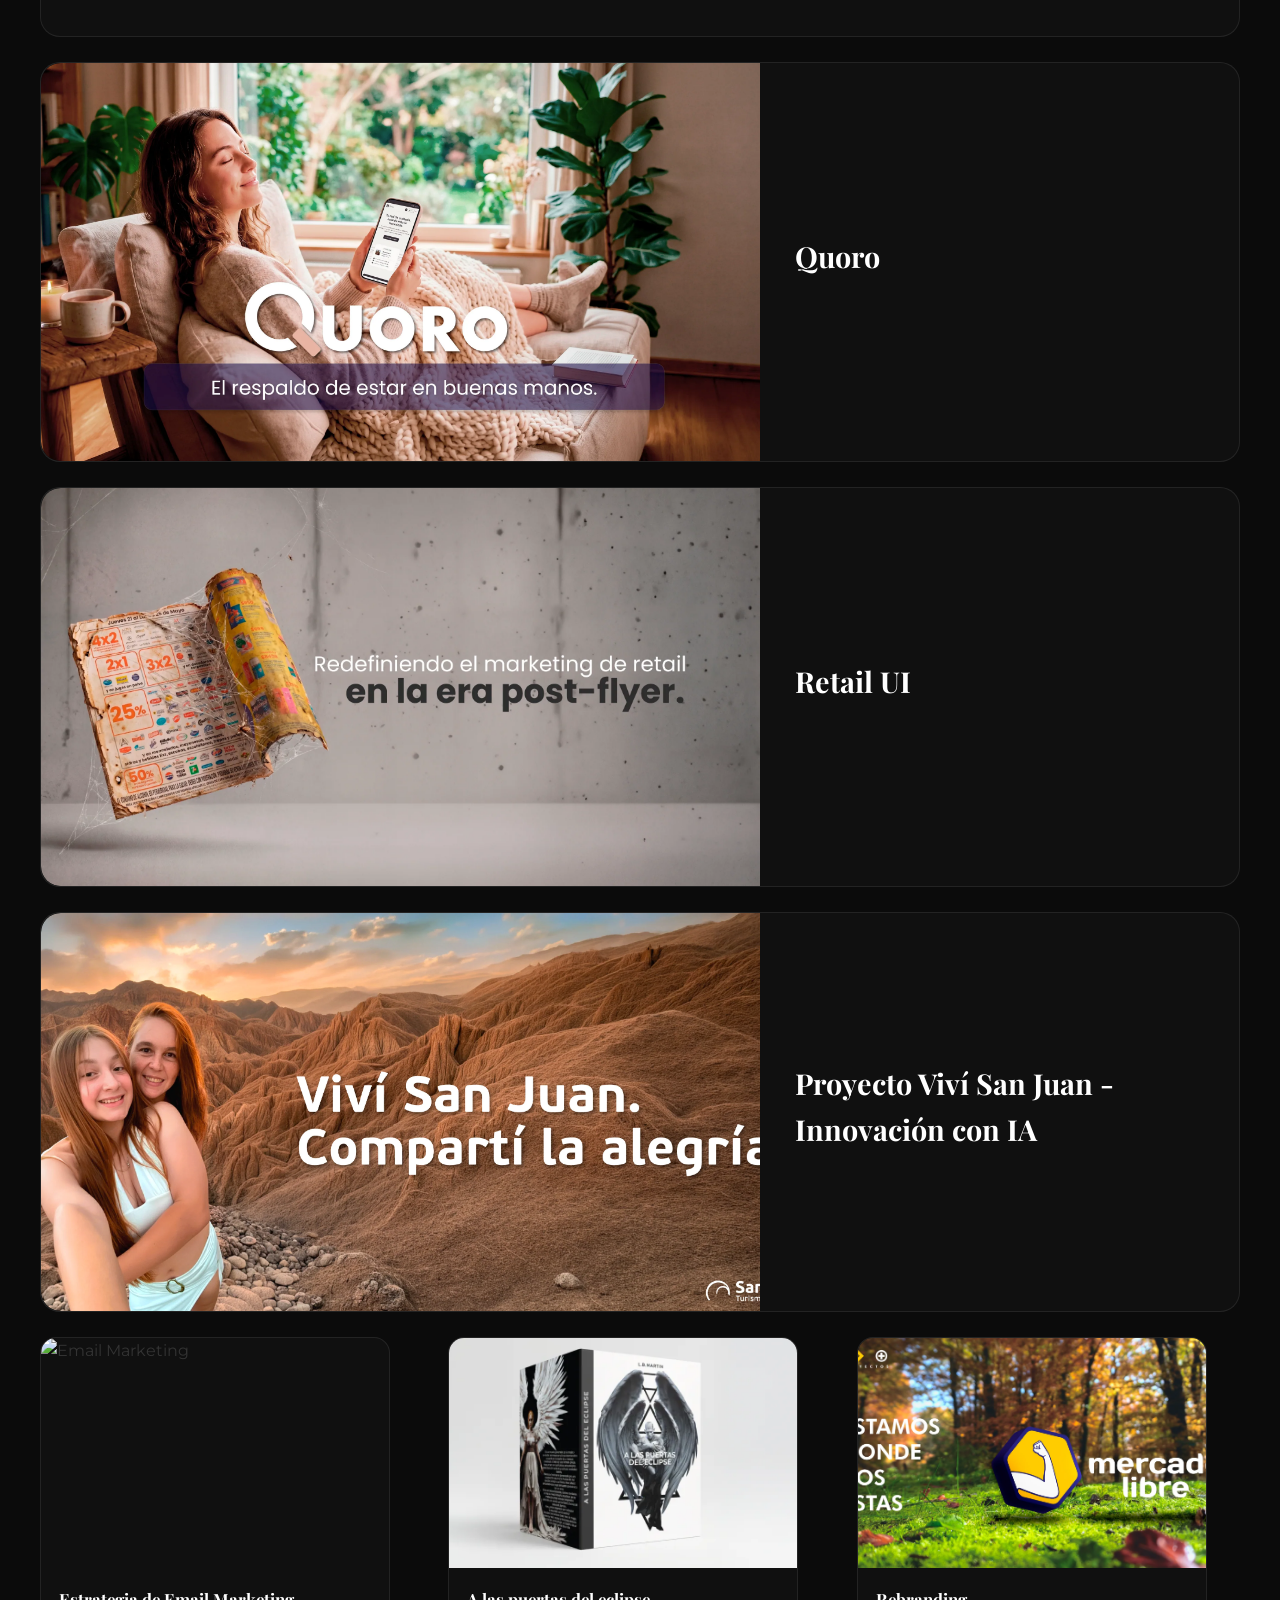
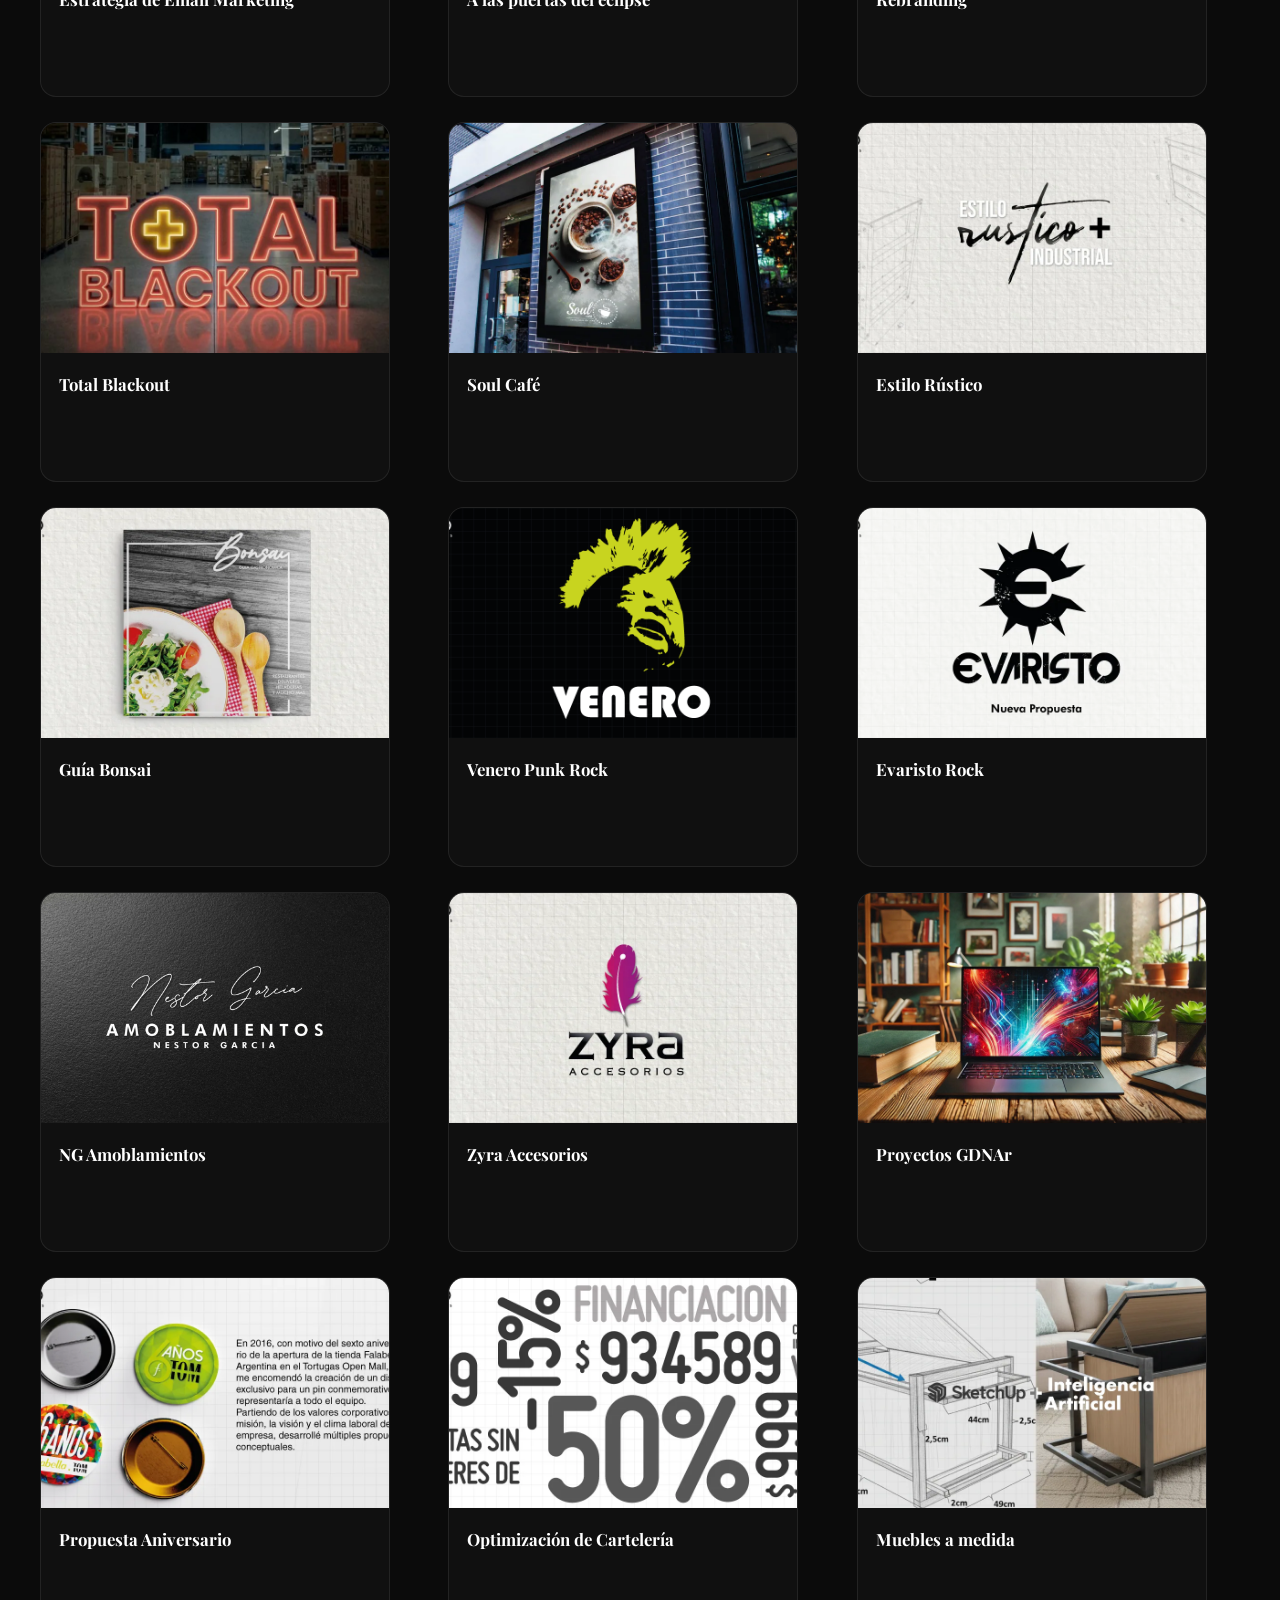
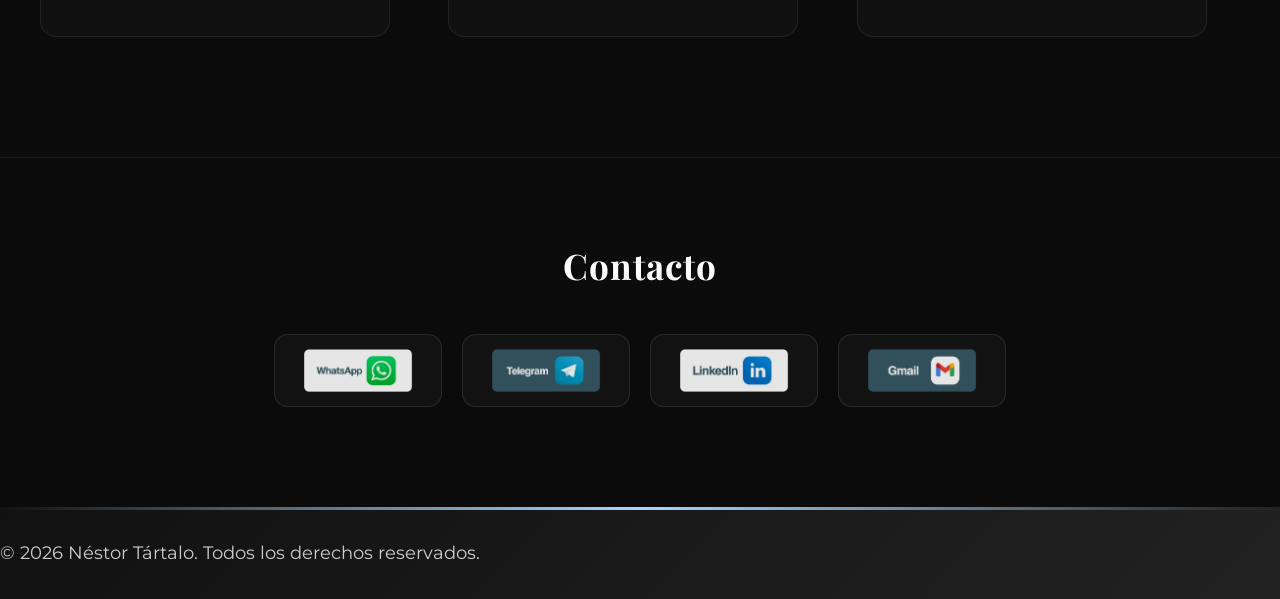
==== commit 9b06f3e8: "feat: sumar el caso Total Blackout y destacarlo en el inicio Co-Authored-By: Claude Opus 5.5 <norepl" ====
--- a/archivo.html
+++ b/archivo.html
@@ -287,6 +287,15 @@
             </div>
           </div>
 
+          <!-- Total Blackout — abre directamente el caso -->
+          <div class="item project-card total-blackout-card ix-item" onclick="window.location.href='total-blackout-case.html'">
+            <img loading="lazy" decoding="async" src="imagenes/total-blackout/card.jpg" alt="Total Blackout — Campaña de Black Friday">
+            <h3>Total Blackout</h3>
+            <div class="info-btn">
+              <img loading="lazy" decoding="async" src="favicon.png" alt="Ver Proyecto"><span>Ver Proyecto</span>
+            </div>
+          </div>
+
           <!-- Soul Café — abre directamente el Case Study, sin modal ni carrusel -->
           <div class="item project-card soul-cafe-card ix-item" onclick="window.location.href='soul-cafe-presentation.html'">
             <img loading="lazy" decoding="async" src="imagenes/Soul Cafe/ff2b0060-cddd-4dac-b144-f2a4a2041bd2.webp" alt="Soul Café — Branding Sensorial">
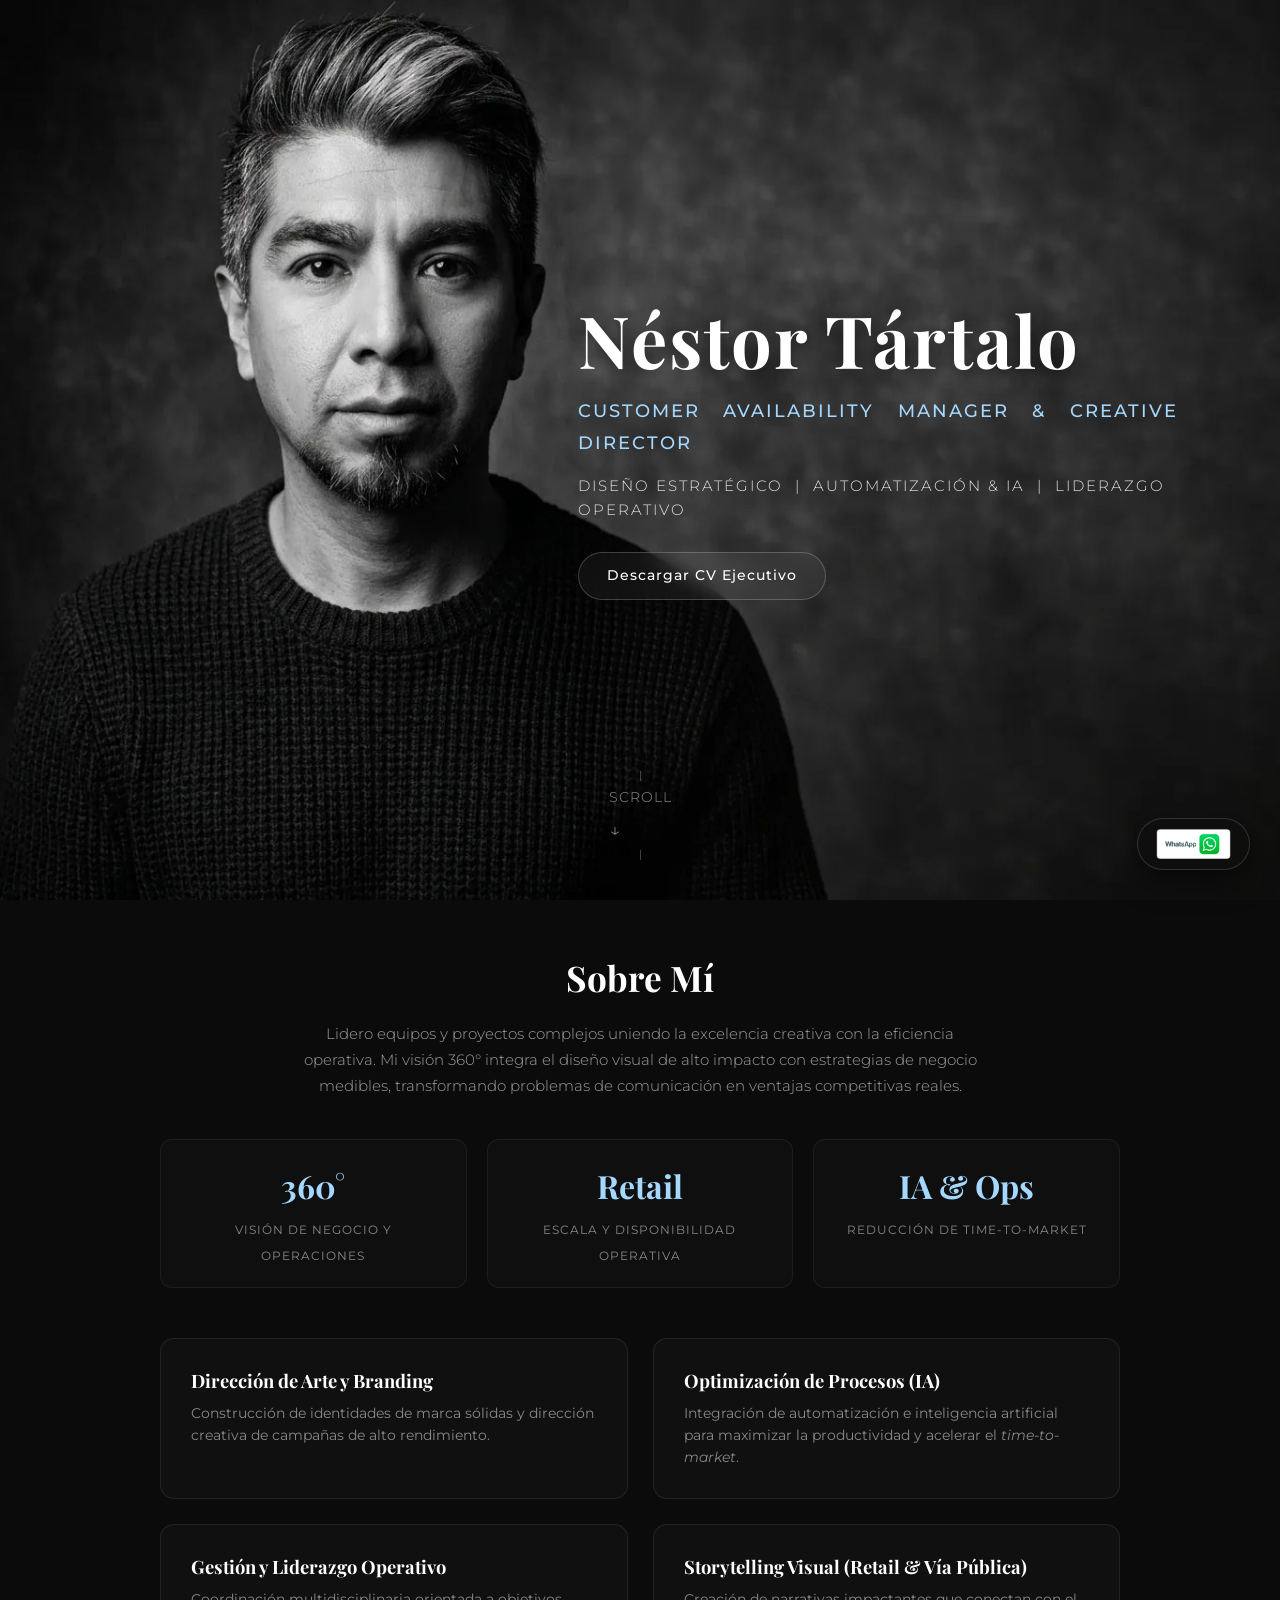
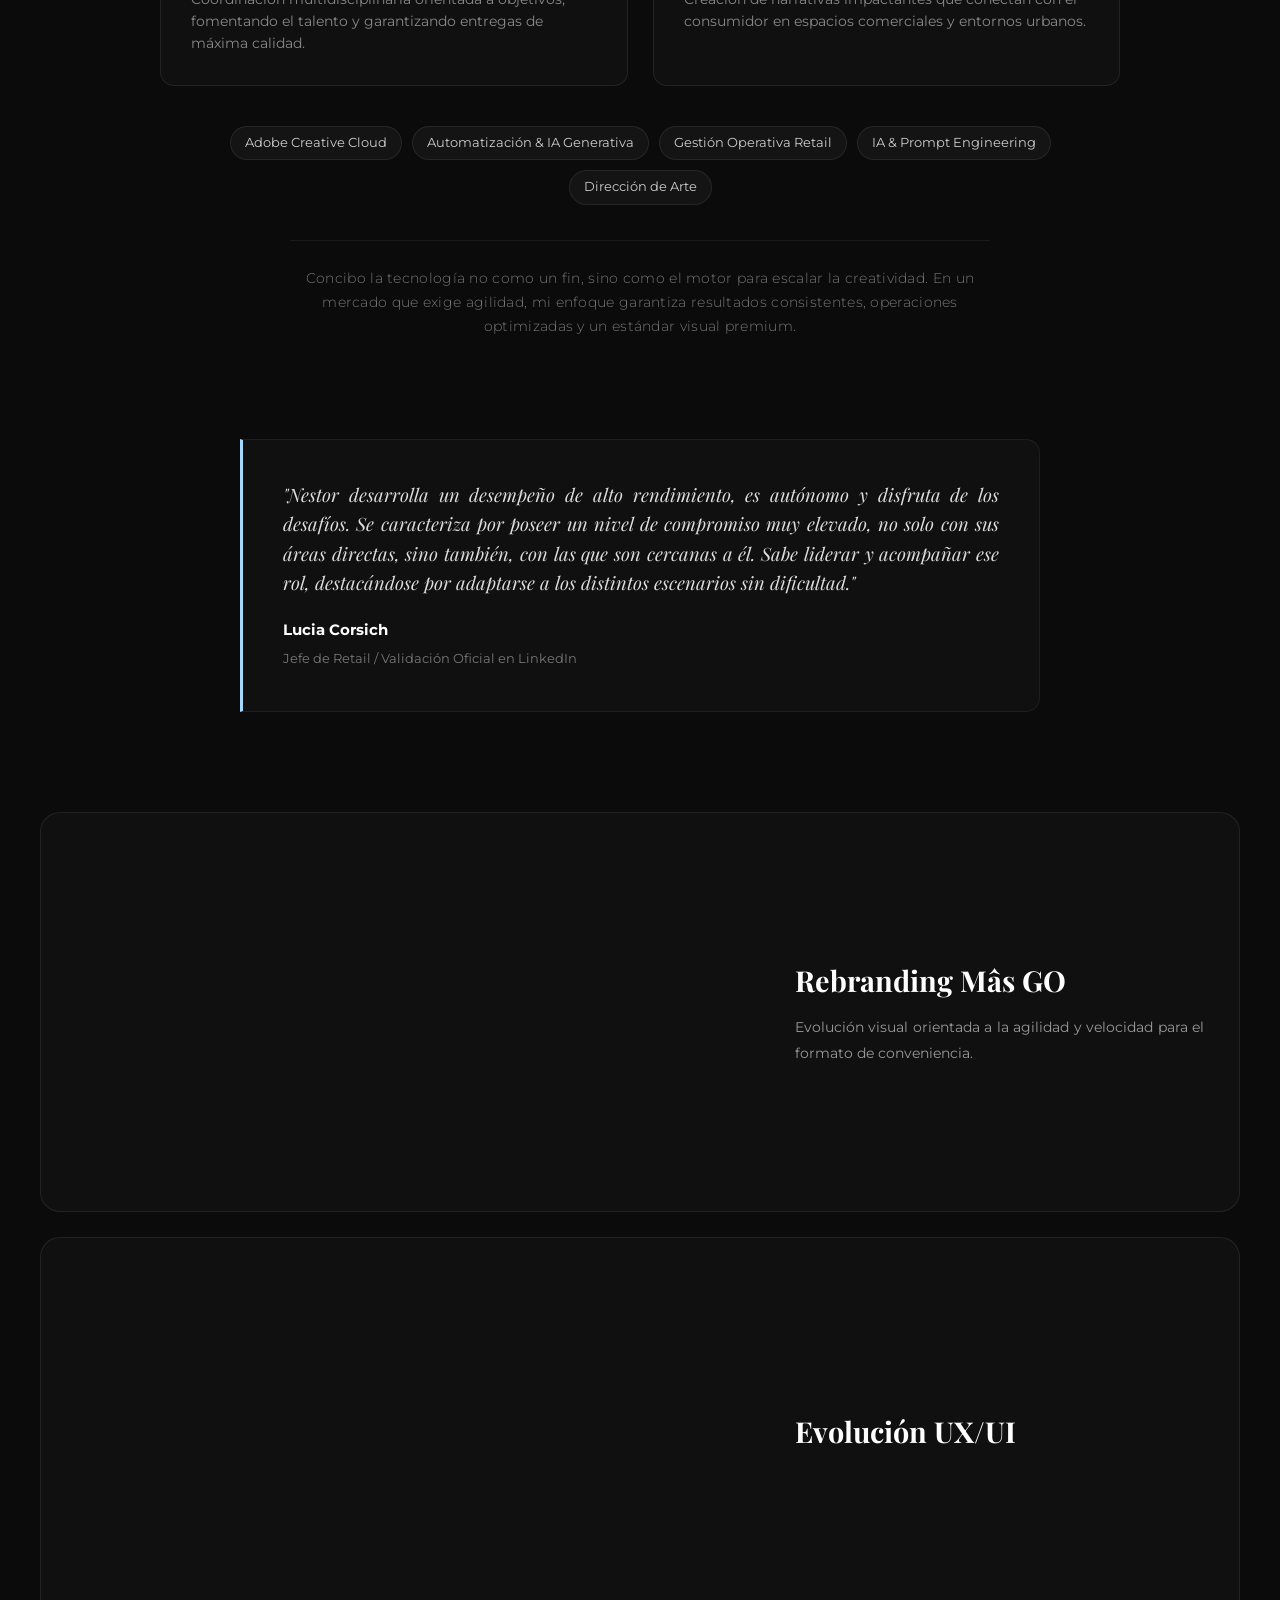
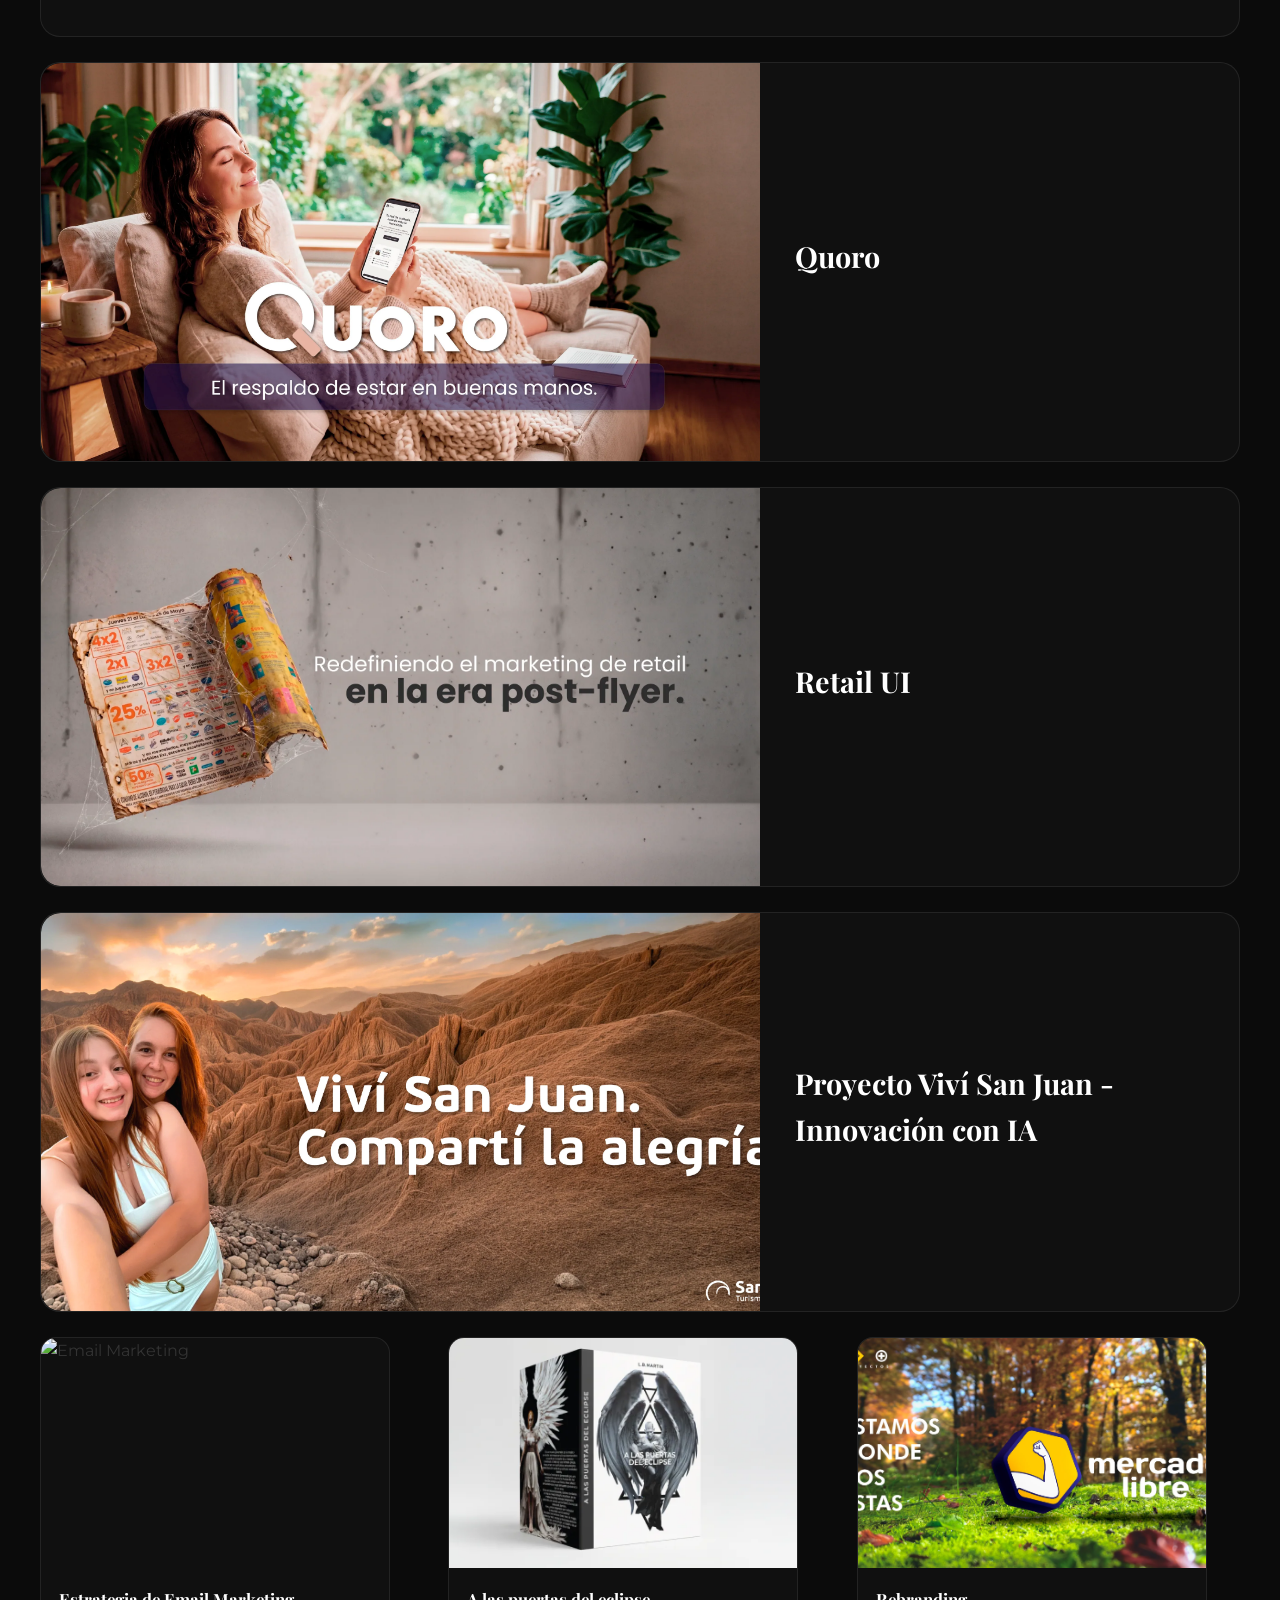
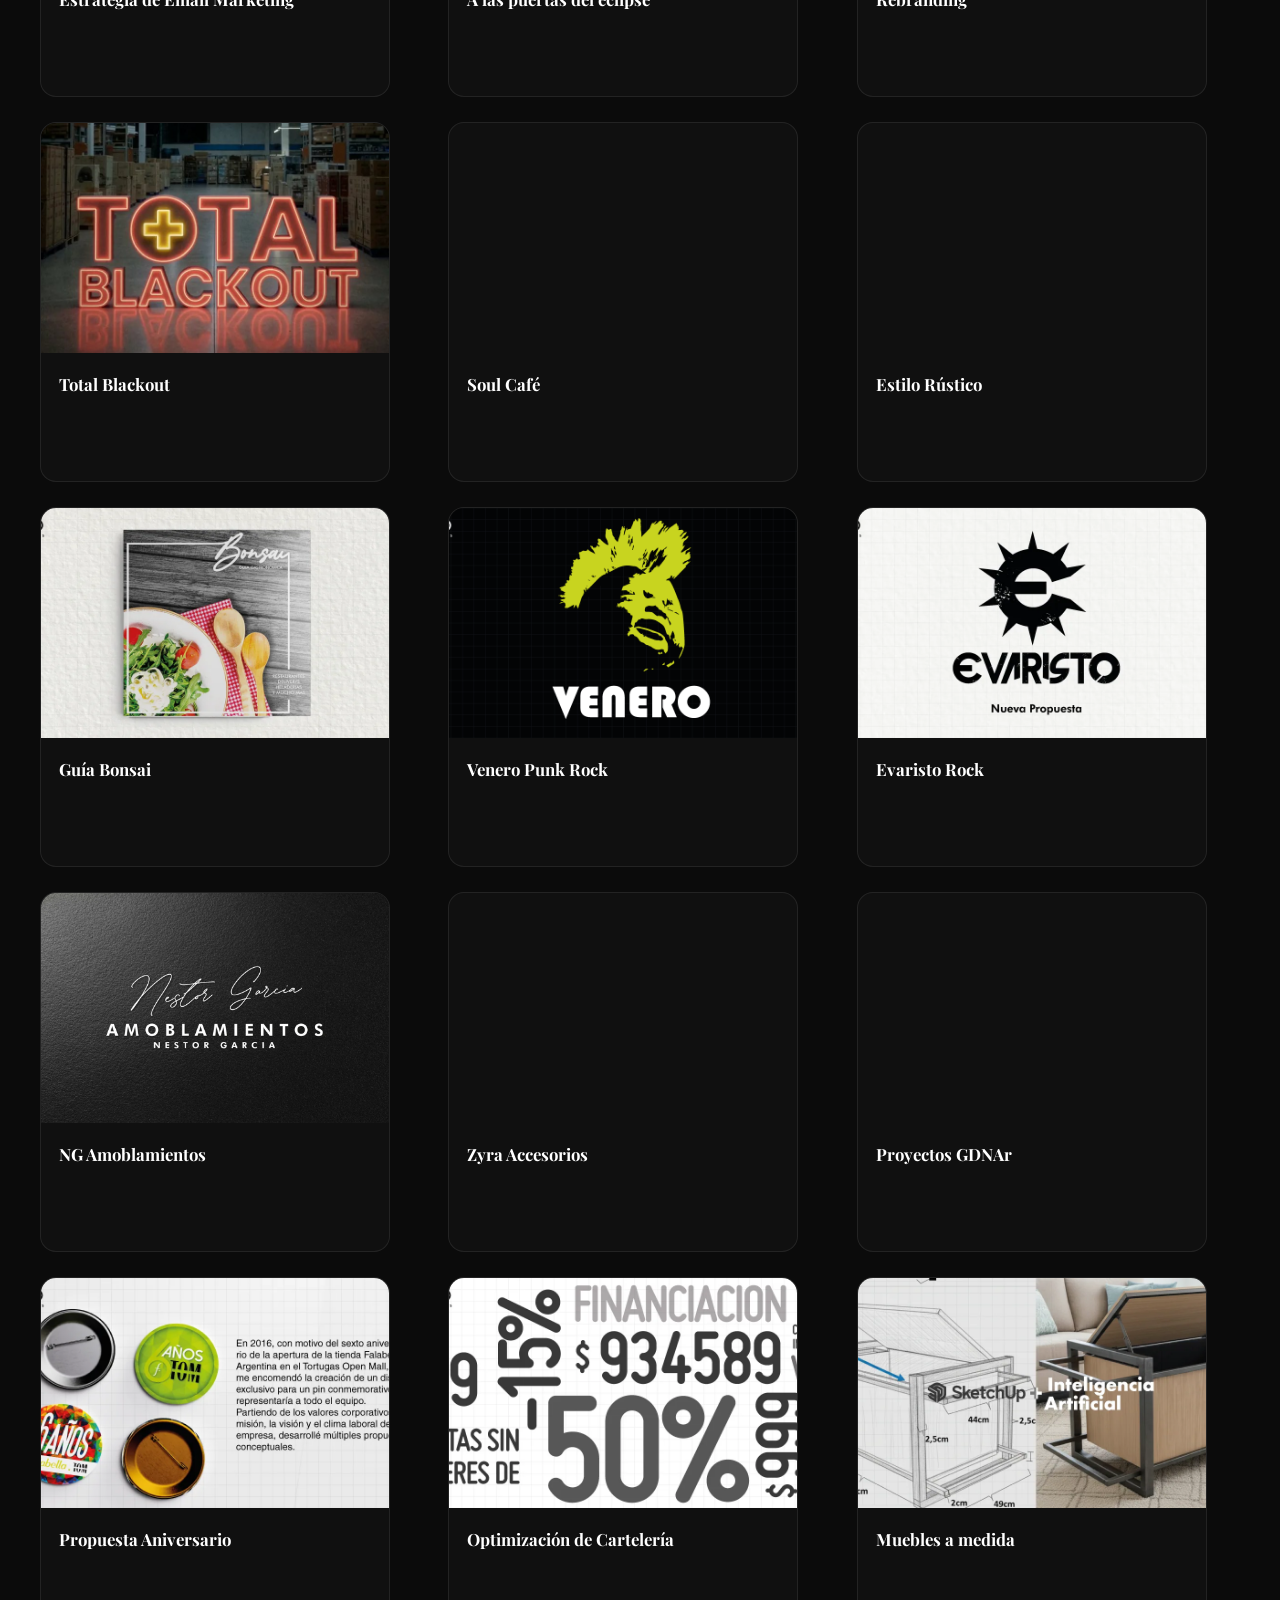
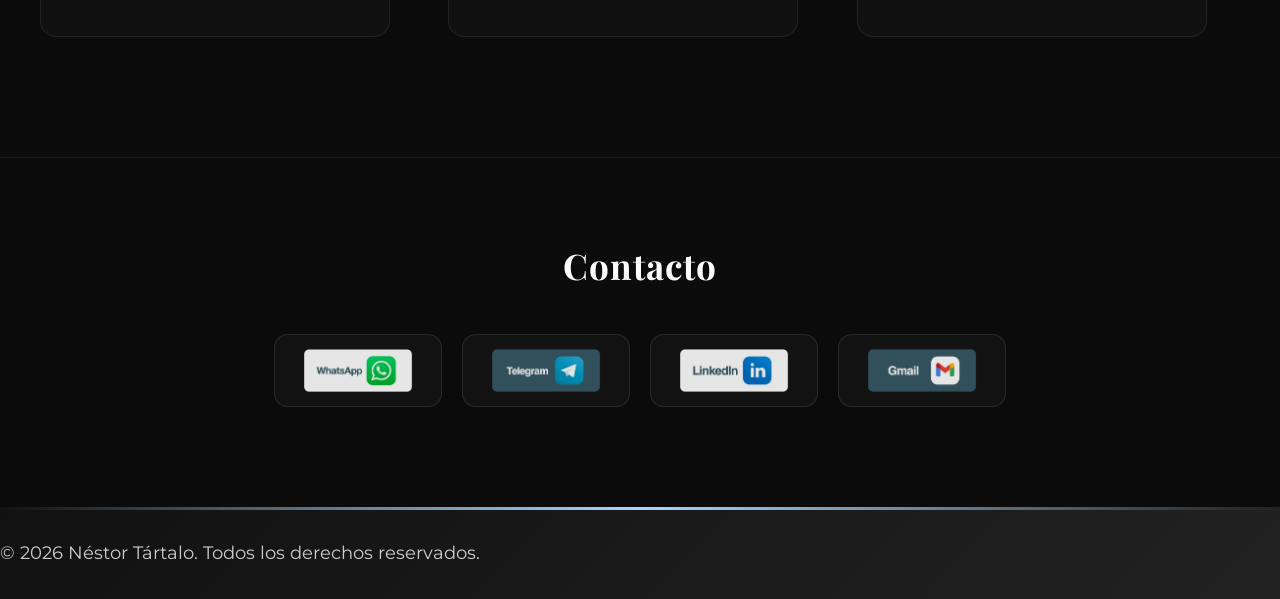
==== commit e0fbe7f7: "fix: optimizar la vista en celulares de las 9 páginas Ajustes solo para pantallas de hasta 767px: si" ====
--- a/archivo.html
+++ b/archivo.html
@@ -22,6 +22,18 @@
   <link
     href="https://fonts.googleapis.com/css2?family=Montserrat:wght@400;700&family=Playfair+Display:wght@700&display=swap"
     rel="stylesheet" />
+  <style id="mobile-fix">
+    /* Ajustes solo para celular: el escritorio no cambia */
+    @media (max-width: 767px) {
+      .hero-subtitle, .tagline-single, .pilar-card p, .pilar-card p em, .sobre-mi-footer, .testimonial-author span, .featured-description { font-size: 15px; }
+      .btn-executive-cv { display: inline-flex; align-items: center; justify-content: center; min-height: 44px; font-size: 14px; }
+      .floating-contact-btn { min-height: 44px; }
+      footer { padding-bottom: 76px; }
+      footer p { padding-inline: 16px; box-sizing: border-box; }
+      #modal-title, #info-modal-title { padding-inline: 44px; box-sizing: border-box; }
+      .close-button, .close-info { display: flex; align-items: center; justify-content: center; min-width: 44px; min-height: 44px; }
+    }
+  </style>
 </head>
 
 <body>
@@ -289,7 +301,7 @@
 
           <!-- Total Blackout — abre directamente el caso -->
           <div class="item project-card total-blackout-card ix-item" onclick="window.location.href='total-blackout-case.html'">
-            <img loading="lazy" decoding="async" src="imagenes/total-blackout/card.jpg" alt="Total Blackout — Campaña de Black Friday">
+            <img loading="lazy" decoding="async" src="imagenes/total-blackout/card.jpg" alt="Total Blackout — Campaña conceptual">
             <h3>Total Blackout</h3>
             <div class="info-btn">
               <img loading="lazy" decoding="async" src="favicon.png" alt="Ver Proyecto"><span>Ver Proyecto</span>
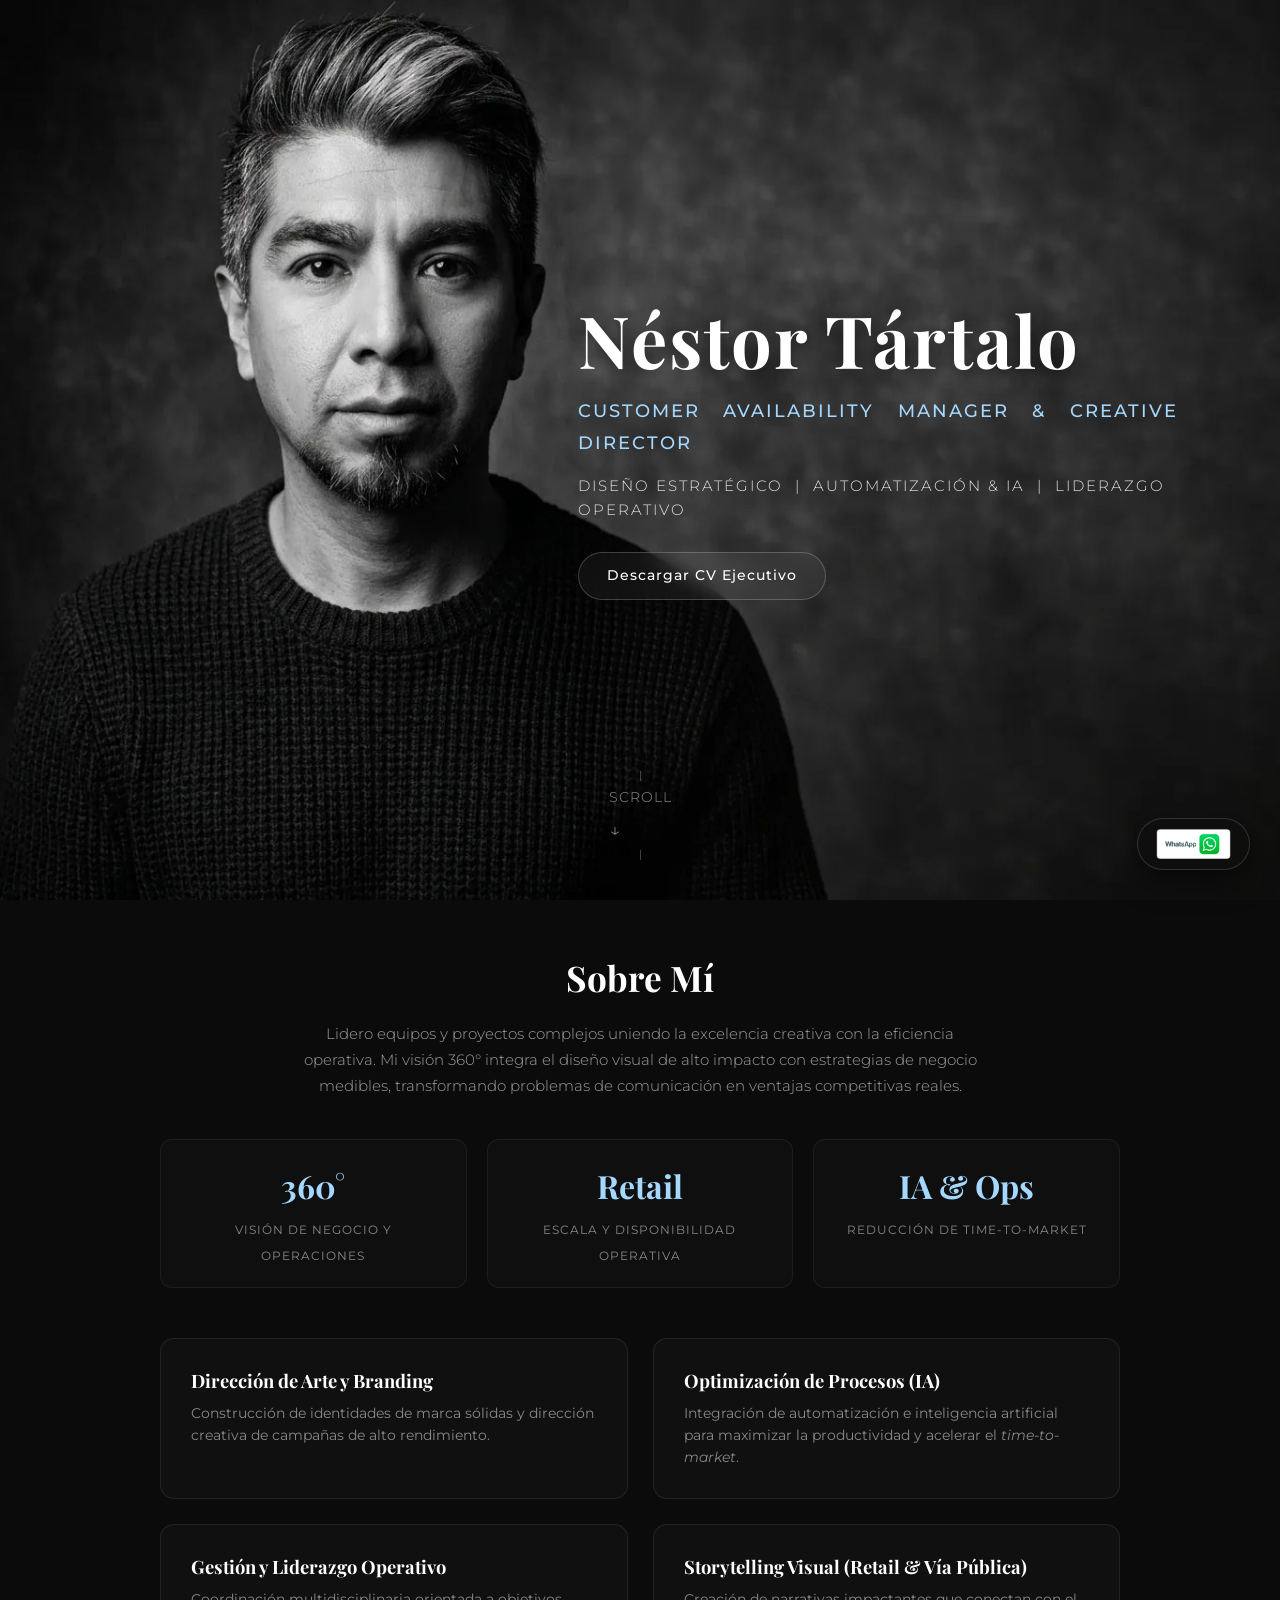
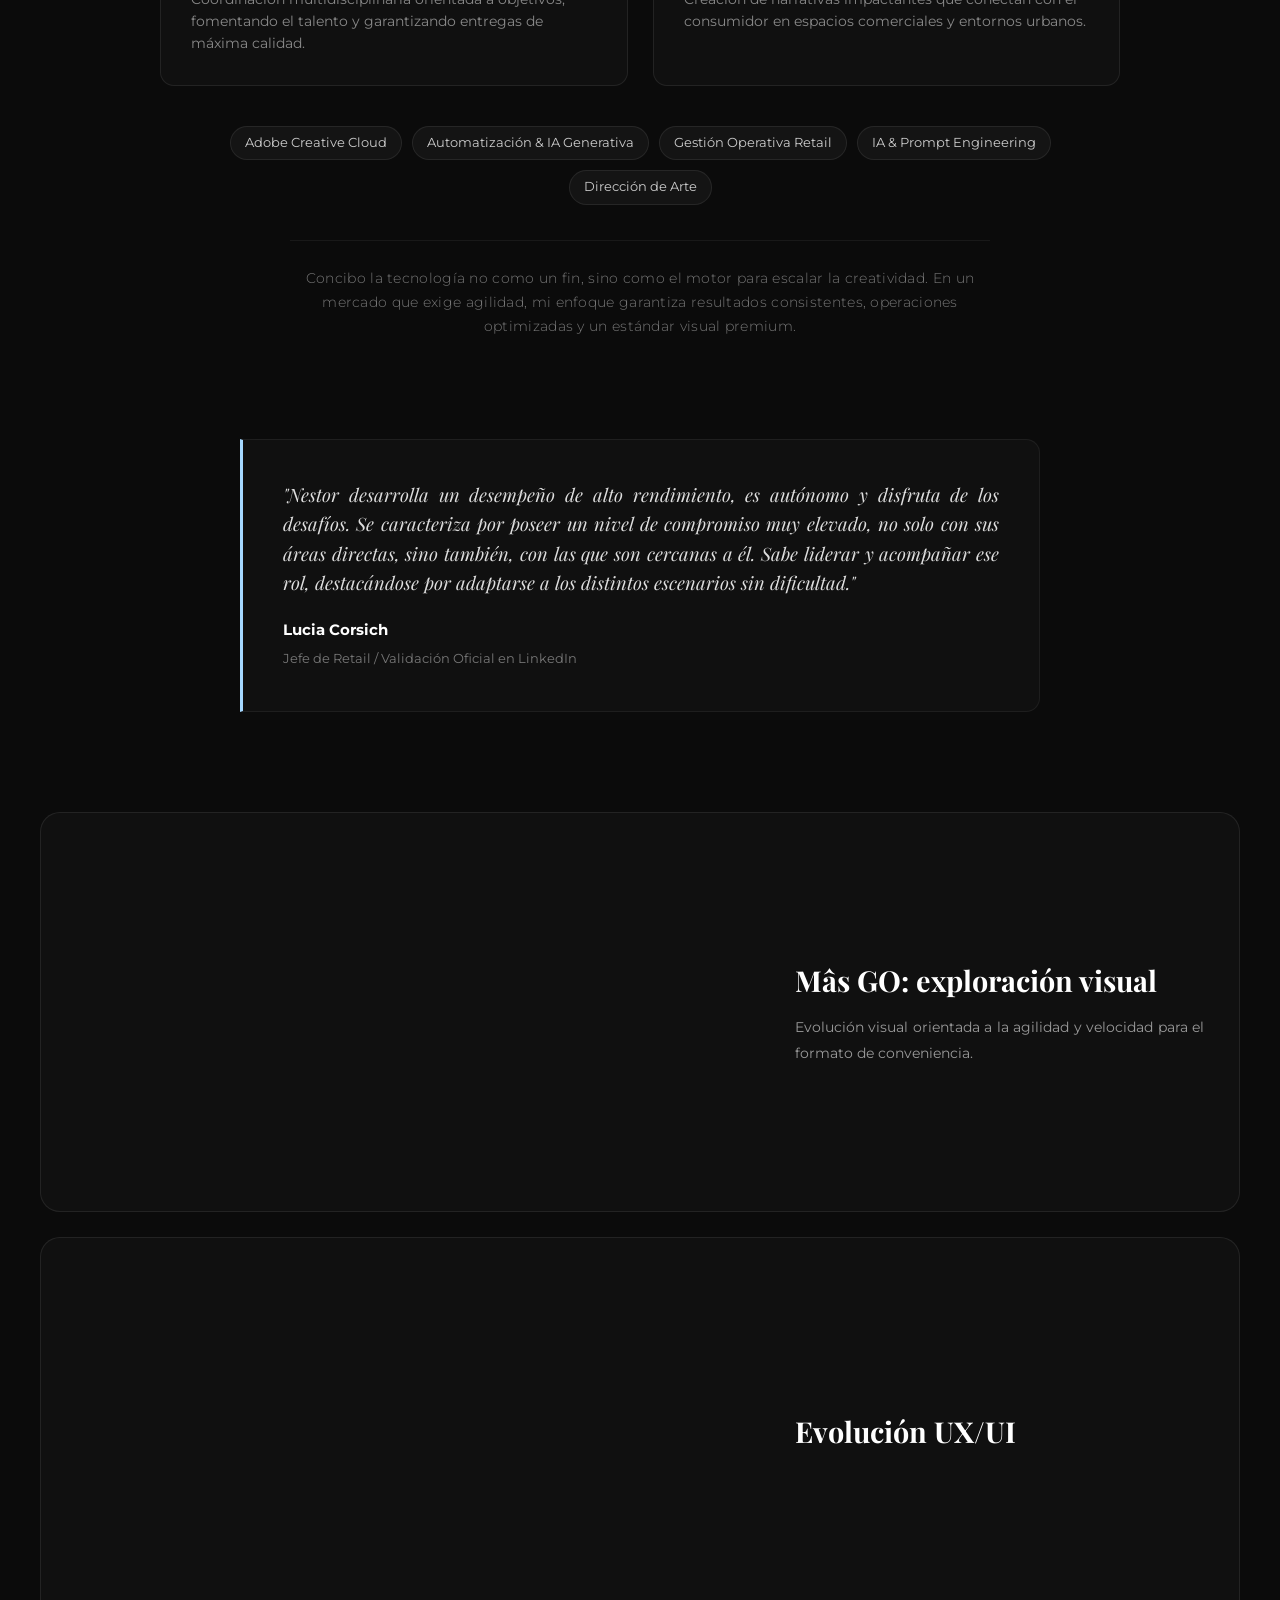
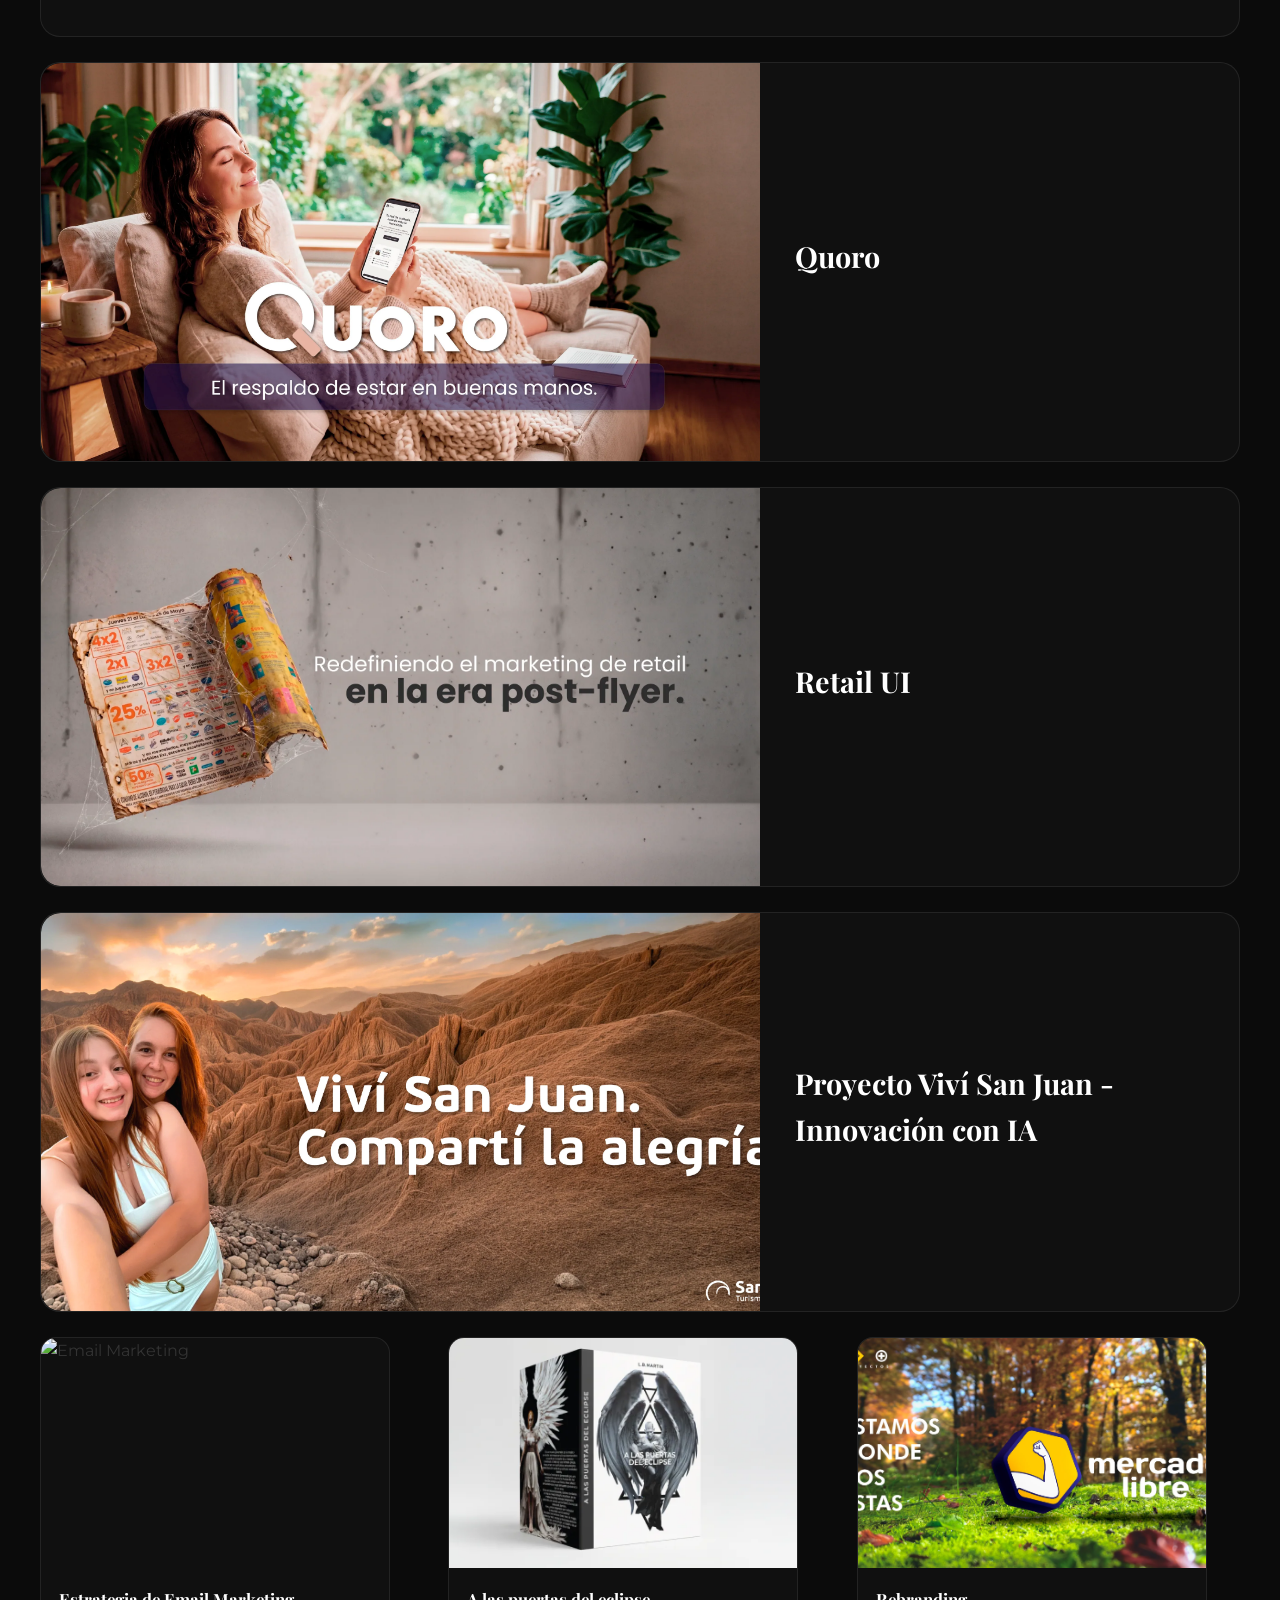
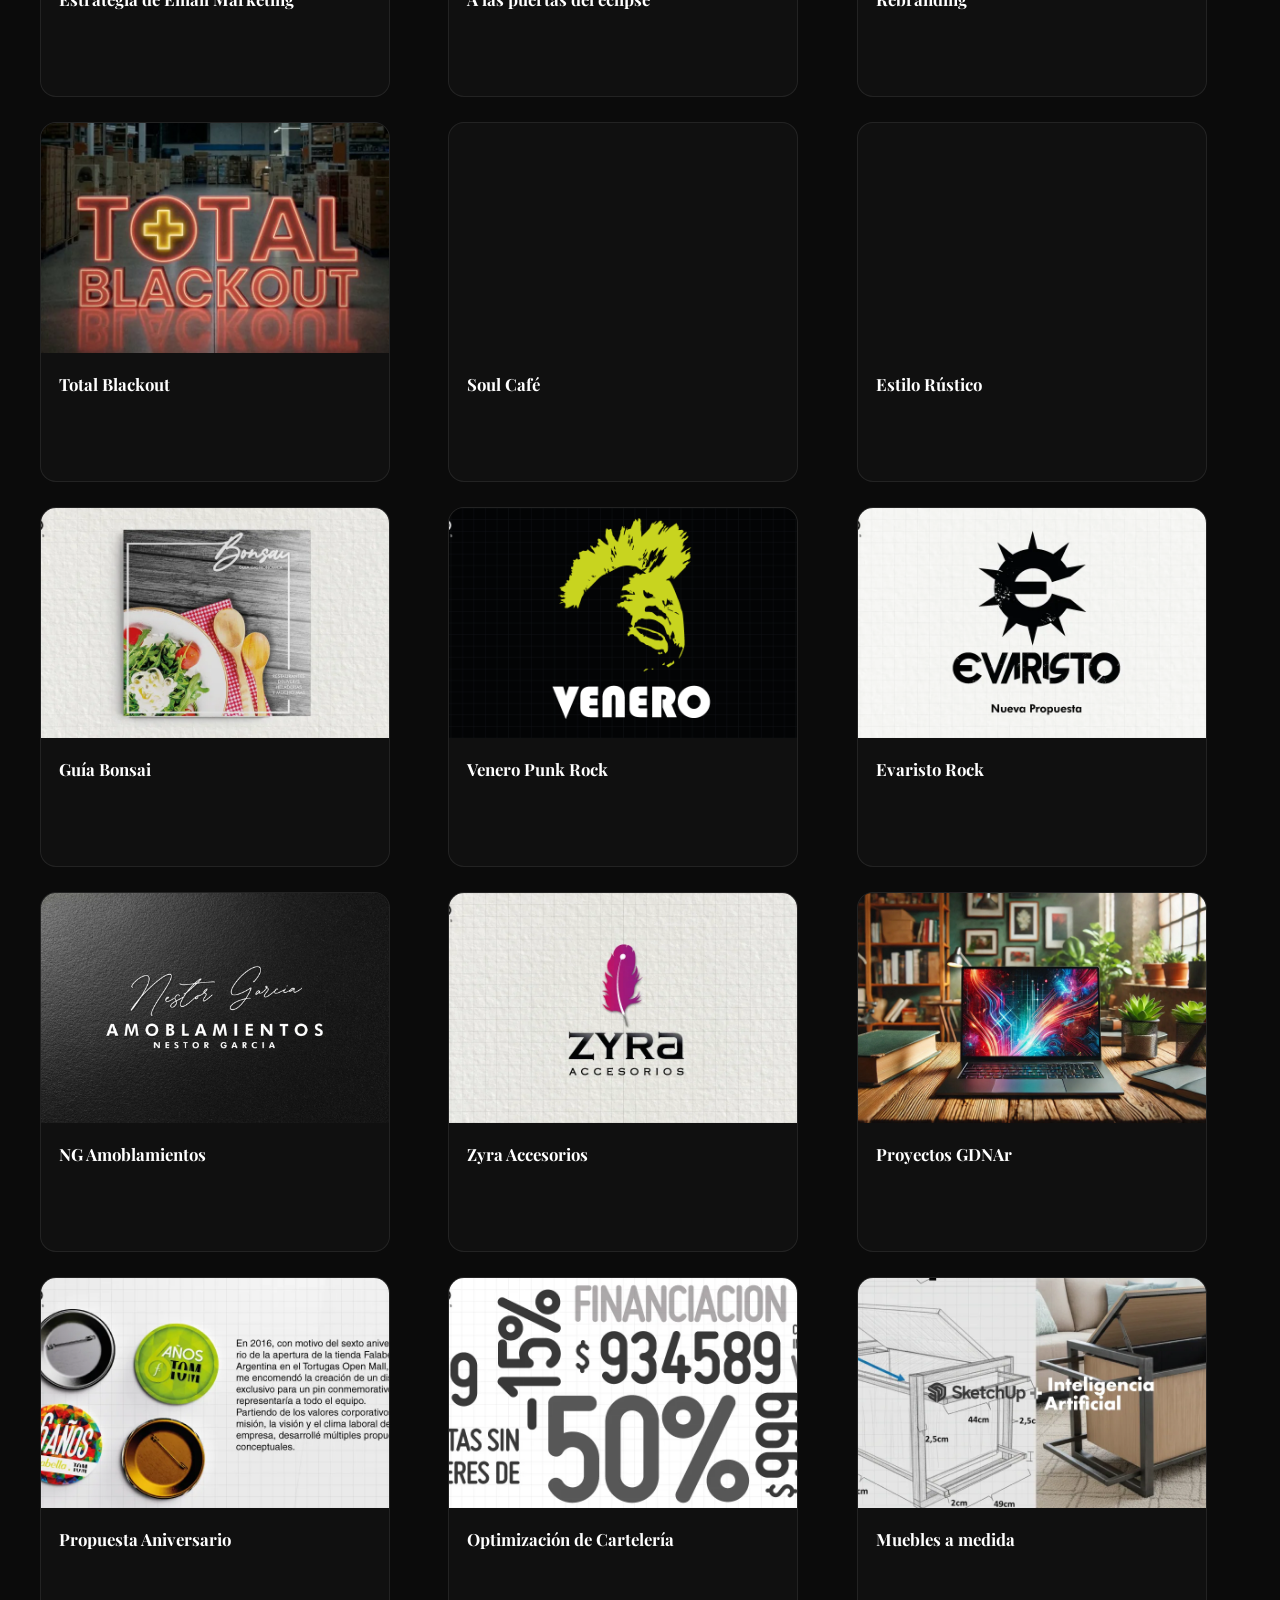
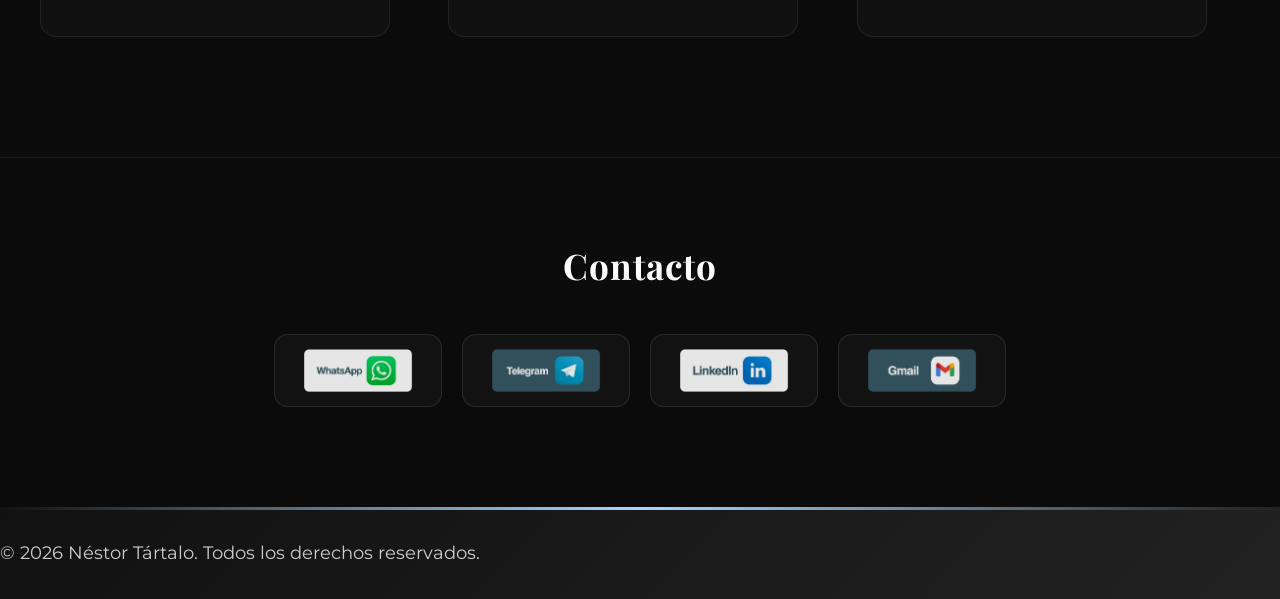
==== commit d7f3ff1e: "fix: presentar Mâs GO como ejercicio personal no oficial Solo textos: título, metadatos, hero, secci" ====
--- a/archivo.html
+++ b/archivo.html
@@ -173,7 +173,7 @@
                 <iframe src="https://www.youtube.com/embed/8XrFl-tSleQ?autoplay=1&mute=1&loop=1&playlist=8XrFl-tSleQ&controls=0&modestbranding=1&rel=0" allow="autoplay; encrypted-media"></iframe>
               </div>
               <div class="featured-content">
-                <h3>Rebranding Mâs GO</h3>
+                <h3>Mâs GO: exploración visual</h3>
                 <p class="featured-description">Evolución visual orientada a la agilidad y velocidad para el formato de conveniencia.</p>
                 <div class="info-btn">
                   <img class="info-icon" src="favicon.png" alt="Ver Proyecto"><span>Ver Proyecto</span>
